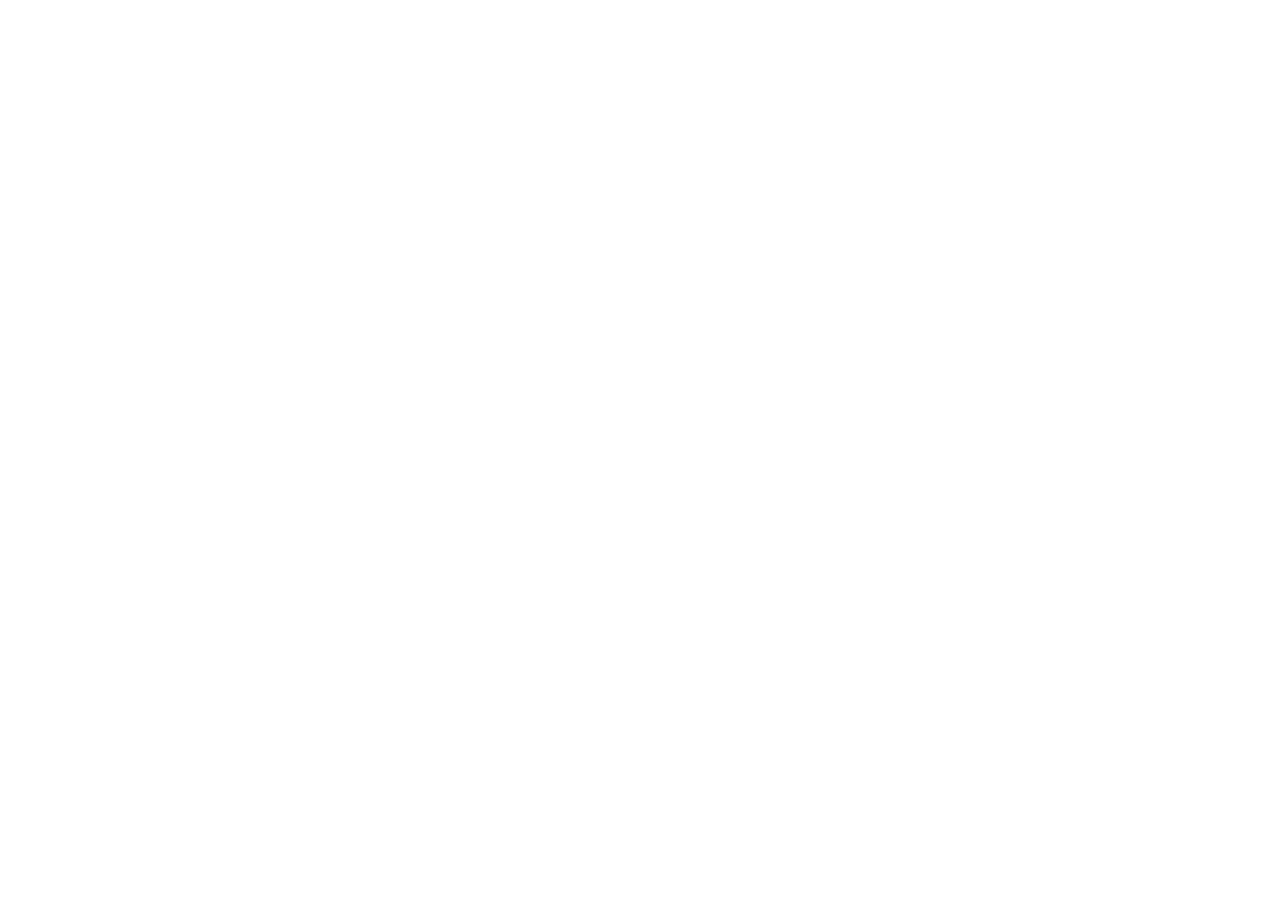
==== index.html @ 548b8363 "Add files via upload" ====
<!doctype html>
<html lang="en">
<head>
<meta charset="utf-8">
<meta name="viewport" content="width=device-width, initial-scale=1, viewport-fit=cover">
<title>EduNest Apps</title>
<meta name="theme-color" content="#fff8f9">
<link rel="icon" href="school/logo-192.png" type="image/png">
<link rel="apple-touch-icon" href="icons/parent-180.png">
<link rel="preload" href="assets/fonts/gsf.woff2" as="font" type="font/woff2" crossorigin>
<link rel="stylesheet" href="assets/app.css">
<script src="config.js"></script>
<script type="module">
  import { CFG, h, icon, applyTheme, registerSW, demoBanner, brandMark, brandWordmark } from './assets/core.js';
  applyTheme(CFG.themeColor);
  registerSW();
  const choice = (href, cls, ic, title, sub) => h('a', { class: 'choice ' + cls, href },
    h('div', { class: 'ci' }, icon(ic)), h('div', null, h('b', null, title), h('span', null, sub)), icon('arrow_forward'));
  document.getElementById('app').replaceChildren(h('div', { class: 'page' }, h('div', { class: 'content' }, h('div', { class: 'chooser' },
    brandWordmark() || h('div', null, brandMark('school-fill'), h('h1', null, CFG.schoolName || 'EduNest')),
    h('p', null, 'Choose your app'),
    choice('parent/', 'a', 'family_restroom', 'Parent App', 'Fees, attendance and homework'),
    choice('teacher/', 'b', 'co_present', 'Teacher App', 'Post homework for your classes'),
    demoBanner()))));
  if (CFG.schoolName) document.title = CFG.schoolName;
</script>
</head>
<body><div id="app"></div></body>
</html>
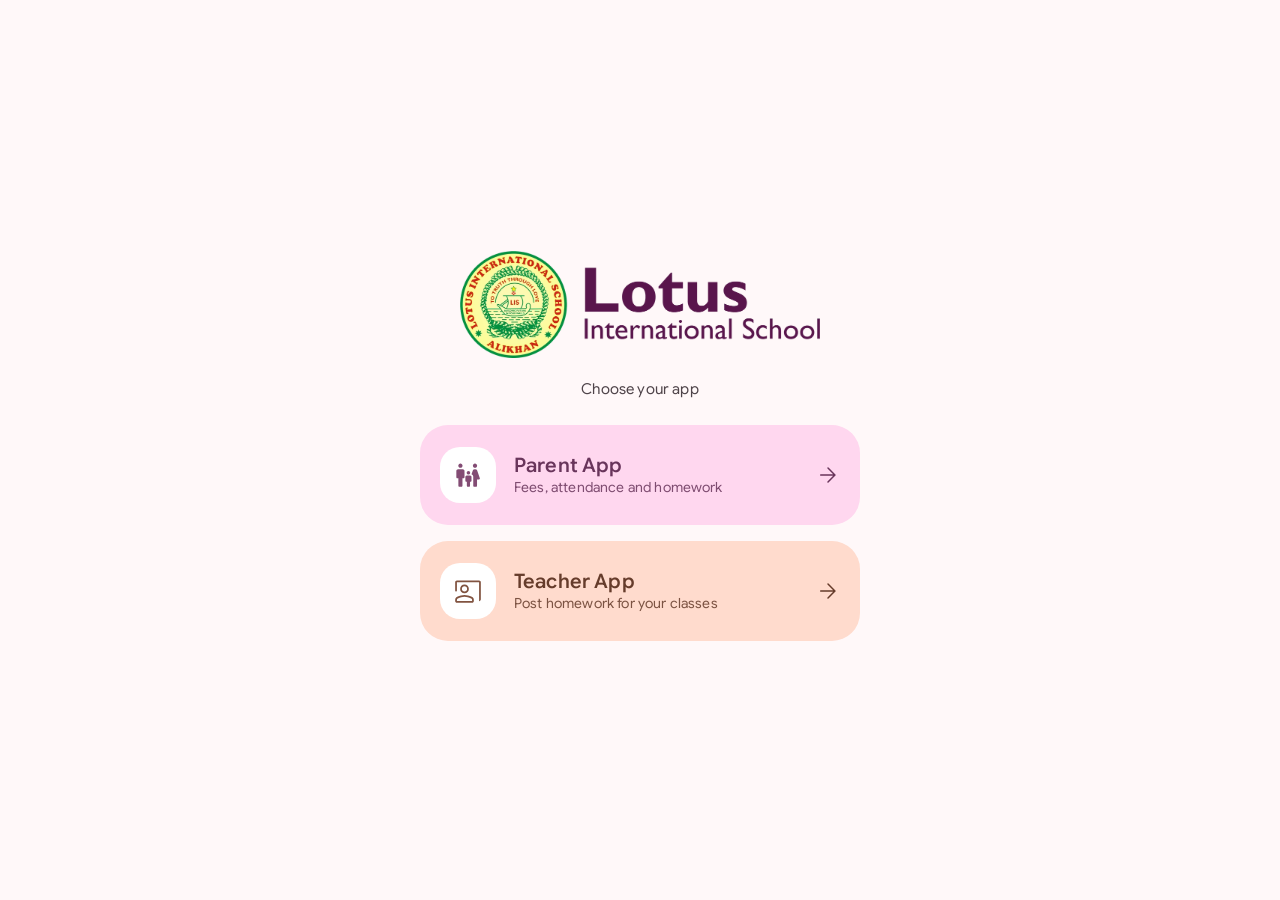
==== commit b7615790: "Update EduNest WebApps to v1.5.0" ====
--- a/index.html
+++ b/index.html
@@ -2,7 +2,11 @@
 <html lang="en">
 <head>
 <meta charset="utf-8">
-<meta name="viewport" content="width=device-width, initial-scale=1, viewport-fit=cover">
+<meta name="viewport" content="width=device-width, initial-scale=1.0, viewport-fit=cover, interactive-widget=resizes-content">
+<meta name="format-detection" content="telephone=no">
+<meta name="mobile-web-app-capable" content="yes">
+<meta name="apple-mobile-web-app-capable" content="yes">
+<meta name="apple-mobile-web-app-status-bar-style" content="default">
 <title>EduNest Apps</title>
 <meta name="theme-color" content="#fff8f9">
 <link rel="icon" href="school/logo-192.png" type="image/png">
--- a/assets/app.css
+++ b/assets/app.css
@@ -0,0 +1,1470 @@
+/* EduNest web apps: Material 3 styles optimized for mobile devices of all kinds.
+   Colours come from core.js applyTheme() as CSS variables. */
+@font-face {
+  font-family: 'Google Sans Flex';
+  font-style: normal;
+  font-display: swap;
+  font-weight: 100 1000;
+  src: url(fonts/gsf.woff2) format('woff2-variations');
+  unicode-range: U+0000-00FF, U+0131, U+0152-0153, U+02BB-02BC, U+02C6, U+02DA, U+02DC, U+0304, U+0308, U+0329, U+2000-206F, U+20AC, U+2122, U+2191, U+2193, U+2212, U+2215, U+FEFF, U+FFFD;
+}
+
+:root {
+  --font: 'Google Sans Flex', 'Google Sans', Roboto, system-ui, -apple-system, 'Segoe UI', 'Noto Sans', sans-serif;
+  --ease: cubic-bezier(0.2, 0, 0, 1);
+  --ease-emph: cubic-bezier(0.05, 0.7, 0.1, 1);
+  --sat: env(safe-area-inset-top, 0px);
+  --sab: env(safe-area-inset-bottom, 0px);
+  --sal: env(safe-area-inset-left, 0px);
+  --sar: env(safe-area-inset-right, 0px);
+  --target-size: 44px;
+  color-scheme: light dark;
+}
+
+* {
+  box-sizing: border-box;
+  -webkit-tap-highlight-color: transparent;
+}
+
+html, body {
+  margin: 0;
+  height: 100%;
+  width: 100%;
+}
+
+body {
+  font-family: var(--font);
+  font-size: 16px;
+  line-height: 1.5;
+  letter-spacing: 0.01em;
+  background: var(--surface);
+  color: var(--on-surface);
+  overscroll-behavior: none;
+  -webkit-font-smoothing: antialiased;
+  -webkit-text-size-adjust: 100%;
+  text-size-adjust: 100%;
+  touch-action: manipulation;
+  overflow-wrap: break-word;
+}
+
+/* Headings and body typography wrapping */
+h1, h2, h3 { text-wrap: balance; }
+p, li { text-wrap: pretty; }
+:where(a, code) { overflow-wrap: anywhere; }
+img, video { max-inline-size: 100%; block-size: auto; }
+
+button, input, textarea, select {
+  font: inherit;
+  color: inherit;
+  letter-spacing: inherit;
+  touch-action: manipulation;
+}
+
+a { color: var(--primary); }
+[hidden] { display: none !important; }
+.ic { width: 24px; height: 24px; fill: currentColor; flex: none; }
+
+/* ---------------------------------------------------------------- app frame */
+#app {
+  position: fixed;
+  inset: 0;
+  width: 100%;
+  height: 100%;
+  height: 100dvh;
+  overflow: hidden;
+}
+
+.page {
+  position: absolute;
+  inset: 0;
+  width: 100%;
+  height: 100%;
+  display: flex;
+  flex-direction: column;
+  background: var(--surface);
+  max-width: 100%;
+  overflow: hidden;
+}
+
+.page.pushed {
+  transform: translateX(100%);
+  transition: transform 0.26s var(--ease);
+  z-index: 20;
+  box-shadow: -8px 0 24px rgb(0 0 0 / 0.1);
+}
+.page.pushed.in { transform: none; }
+
+.content {
+  flex: 1;
+  overflow-y: auto;
+  overflow-x: hidden;
+  overscroll-behavior-y: contain;
+  padding: 4px 0 calc(24px + var(--sab));
+  padding-left: var(--sal);
+  padding-right: var(--sar);
+  -webkit-overflow-scrolling: touch;
+  touch-action: pan-y;
+  scroll-padding-bottom: calc(84px + var(--sab));
+  scroll-padding-top: calc(64px + var(--sat));
+}
+
+.has-nav .content {
+  padding-bottom: 24px;
+}
+
+.wrap {
+  max-width: 640px;
+  margin: 0 auto;
+  width: 100%;
+}
+
+.topbar {
+  display: flex;
+  align-items: center;
+  gap: 4px;
+  min-height: 56px;
+  padding: calc(6px + var(--sat)) calc(8px + var(--sar)) 6px calc(12px + var(--sal));
+  background: var(--surface);
+  transition: background 0.2s var(--ease), box-shadow 0.2s var(--ease);
+  position: relative;
+  z-index: 2;
+  flex: none;
+}
+.topbar:has(> .icon-btn:first-child) {
+  padding-left: calc(4px + var(--sal));
+}
+.topbar.scrolled {
+  background: var(--surface-container);
+  box-shadow: 0 1px 3px rgb(0 0 0 / 0.06);
+}
+.topbar-title {
+  flex: 1;
+  min-width: 0;
+  font-size: clamp(18px, 4.8vw, 22px);
+  line-height: 28px;
+  font-weight: 450;
+  white-space: nowrap;
+  overflow: hidden;
+  text-overflow: ellipsis;
+  padding: 0 4px;
+}
+.topbar-title small {
+  display: block;
+  font-size: 12px;
+  line-height: 16px;
+  color: var(--on-surface-variant);
+  font-weight: 400;
+  overflow: hidden;
+  text-overflow: ellipsis;
+}
+.topbar-actions {
+  display: flex;
+  align-items: center;
+  gap: 0;
+  flex: none;
+}
+
+/* bottom navigation bar */
+.navbar {
+  display: flex;
+  background: var(--surface-container);
+  padding: 8px calc(8px + var(--sar)) calc(12px + var(--sab)) calc(8px + var(--sal));
+  position: relative;
+  z-index: 2;
+  flex: none;
+  box-shadow: 0 -1px 3px rgb(0 0 0 / 0.04);
+}
+.nav-item {
+  flex: 1;
+  display: flex;
+  flex-direction: column;
+  align-items: center;
+  justify-content: center;
+  gap: 3px;
+  background: none;
+  border: 0;
+  padding: 2px 0;
+  cursor: pointer;
+  color: var(--on-surface-variant);
+  font-size: 11px;
+  font-weight: 500;
+  letter-spacing: 0.03em;
+  position: relative;
+  min-height: 48px;
+  min-width: 0;
+}
+.nav-pill {
+  width: min(64px, 100% - 6px);
+  height: 32px;
+  border-radius: 16px;
+  display: grid;
+  place-items: center;
+  position: relative;
+  overflow: hidden;
+  transition: background 0.25s var(--ease);
+}
+.nav-pill::before {
+  content: '';
+  position: absolute;
+  inset: 0;
+  background: var(--secondary-container);
+  border-radius: inherit;
+  transform: scaleX(0.3);
+  opacity: 0;
+  transition: transform 0.3s var(--ease-emph), opacity 0.15s;
+}
+.nav-item[aria-selected='true'] {
+  color: var(--on-surface);
+  font-weight: 650;
+}
+.nav-item[aria-selected='true'] .nav-pill::before {
+  transform: none;
+  opacity: 1;
+}
+.nav-item[aria-selected='true'] .nav-pill {
+  color: var(--on-secondary-container);
+}
+.nav-pill .ic { position: relative; }
+
+/* ---------------------------------------------------------------- buttons */
+.btn {
+  position: relative;
+  overflow: hidden;
+  display: inline-flex;
+  align-items: center;
+  justify-content: center;
+  gap: 8px;
+  height: 40px;
+  min-height: 40px;
+  padding: 0 22px;
+  border-radius: 20px;
+  border: 0;
+  cursor: pointer;
+  font-size: 14px;
+  font-weight: 550;
+  letter-spacing: 0.02em;
+  white-space: nowrap;
+  transition: box-shadow 0.2s, background 0.2s, opacity 0.2s, border-radius 0.25s var(--ease), transform 0.15s;
+}
+.btn .ic { width: 18px; height: 18px; margin-left: -6px; }
+.btn::after {
+  content: '';
+  position: absolute;
+  inset: 0;
+  background: currentColor;
+  opacity: 0;
+  transition: opacity 0.15s;
+  pointer-events: none;
+}
+.btn:hover::after { opacity: 0.08; }
+.btn:active::after { opacity: 0.14; }
+.btn:focus-visible { outline: 3px solid var(--primary); outline-offset: 2px; }
+.btn:active { border-radius: 12px; transform: scale(0.98); }
+.btn-filled { background: var(--primary); color: var(--on-primary); }
+.btn-tonal { background: var(--secondary-container); color: var(--on-secondary-container); }
+.btn-outlined { background: transparent; color: var(--primary); box-shadow: inset 0 0 0 1px var(--outline-variant); }
+.btn-text { background: transparent; color: var(--primary); padding: 0 12px; }
+.btn-danger { background: transparent; color: var(--error); padding: 0 12px; }
+.btn-big { height: 52px; min-height: 52px; border-radius: 26px; font-size: 16px; padding: 0 28px; }
+.btn-big:active { border-radius: 16px; }
+.btn-block { width: 100%; }
+.btn:disabled { opacity: 0.6; cursor: default; transform: none !important; }
+.btn.busy .btn-label, .btn.busy > .ic { visibility: hidden; }
+.btn.busy .spinner { position: absolute; }
+.btn.busy .spinner circle { stroke: currentColor; }
+
+@media (pointer: coarse) {
+  .btn { min-height: 44px; border-radius: 22px; }
+  .btn-big { min-height: 54px; border-radius: 27px; }
+}
+
+.icon-btn {
+  position: relative;
+  overflow: hidden;
+  width: 48px;
+  height: 48px;
+  min-width: 48px;
+  min-height: 48px;
+  border-radius: 24px;
+  border: 0;
+  background: transparent;
+  color: var(--on-surface-variant);
+  display: grid;
+  place-items: center;
+  cursor: pointer;
+  flex: none;
+  transition: background 0.15s, transform 0.15s;
+}
+.icon-btn:hover { background: color-mix(in srgb, var(--on-surface) 8%, transparent); }
+.icon-btn:active { transform: scale(0.94); }
+.icon-btn:focus-visible { outline: 3px solid var(--primary); outline-offset: -3px; }
+.icon-btn.tonal { background: var(--secondary-container); color: var(--on-secondary-container); width: 56px; height: 56px; border-radius: 16px; }
+
+.ripple {
+  position: absolute;
+  border-radius: 50%;
+  background: currentColor;
+  opacity: 0.14;
+  transform: scale(0);
+  animation: rip 0.5s var(--ease) forwards;
+  pointer-events: none;
+}
+.ripple.out { opacity: 0; transition: opacity 0.4s; }
+@keyframes rip { to { transform: scale(1); } }
+
+/* ---------------------------------------------------------------- text fields */
+.tf-root { margin-bottom: 16px; }
+.tf {
+  position: relative;
+  display: flex;
+  align-items: center;
+  border-radius: 12px;
+  background: transparent;
+  transition: background 0.2s;
+}
+.tf::before {
+  content: '';
+  position: absolute;
+  inset: 0;
+  border-radius: inherit;
+  box-shadow: inset 0 0 0 1px var(--outline);
+  pointer-events: none;
+  transition: box-shadow 0.15s;
+}
+.tf:focus-within::before { box-shadow: inset 0 0 0 2px var(--primary); }
+.tf.error::before { box-shadow: inset 0 0 0 2px var(--error); }
+.tf input, .tf textarea {
+  flex: 1;
+  min-width: 0;
+  border: 0;
+  outline: 0;
+  background: transparent;
+  padding: 16px;
+  height: 56px;
+  font-size: 16px; /* 16px prevents iOS Safari auto-zoom on input focus */
+  color: var(--on-surface);
+  border-radius: 12px;
+  -webkit-appearance: none;
+}
+.tf textarea { height: auto; resize: none; padding-top: 18px; line-height: 1.5; }
+.tf.has-lead input { padding-left: 52px; }
+.tf.has-trail input { padding-right: 4px; }
+.tf-lead { position: absolute; left: 16px; color: var(--on-surface-variant); pointer-events: none; }
+.tf-trail { margin-right: 4px; }
+.tf label {
+  position: absolute;
+  left: 16px;
+  top: 16px;
+  color: var(--on-surface-variant);
+  pointer-events: none;
+  font-size: 16px;
+  line-height: 24px;
+  transform-origin: left top;
+  transition: transform 0.18s var(--ease), color 0.18s, left 0.18s, top 0.18s;
+  padding: 0 4px;
+  margin-left: -4px;
+  background: var(--tf-bg, var(--surface));
+  border-radius: 4px;
+  white-space: nowrap;
+  max-width: calc(100% - 32px);
+  overflow: hidden;
+  text-overflow: ellipsis;
+}
+.tf.has-lead label { left: 52px; }
+.tf input:focus + label, .tf input:not(:placeholder-shown) + label,
+.tf textarea:focus + label, .tf textarea:not(:placeholder-shown) + label {
+  top: -10px;
+  left: 12px;
+  transform: scale(0.75);
+}
+.tf input:focus + label, .tf textarea:focus + label { color: var(--primary); }
+.tf.error label { color: var(--error); }
+.tf-foot {
+  display: flex;
+  justify-content: space-between;
+  gap: 12px;
+  padding: 4px 16px 0;
+  font-size: 12px;
+  line-height: 16px;
+  color: var(--on-surface-variant);
+}
+.tf-count { margin-left: auto; font-variant-numeric: tabular-nums; }
+
+/* ---------------------------------------------------------------- cards and lists */
+.card {
+  background: var(--surface-container-low);
+  border-radius: clamp(18px, 5vw, 24px);
+  margin: 8px clamp(10px, 3.5vw, 16px);
+  padding: clamp(14px, 4vw, 20px);
+  position: relative;
+  overflow: hidden;
+}
+.card.flat { background: var(--surface-container); }
+.card-title {
+  font-size: 14px;
+  font-weight: 600;
+  letter-spacing: 0.02em;
+  color: var(--on-surface-variant);
+  margin: 0 0 12px;
+  display: flex;
+  align-items: center;
+  gap: 8px;
+  flex-wrap: wrap;
+}
+.card-title .ic { width: 20px; height: 20px; }
+.section-label {
+  font-size: 14px;
+  font-weight: 600;
+  color: var(--primary);
+  margin: 18px clamp(18px, 5vw, 28px) 6px;
+  letter-spacing: 0.02em;
+}
+
+.list {
+  margin: 8px clamp(10px, 3.5vw, 16px);
+  display: flex;
+  flex-direction: column;
+  gap: 2px;
+}
+.li {
+  display: flex;
+  align-items: center;
+  gap: 14px;
+  padding: 12px clamp(12px, 3.5vw, 16px);
+  min-height: 64px;
+  background: var(--surface-container-low);
+  position: relative;
+  overflow: hidden;
+  border: 0;
+  width: 100%;
+  text-align: left;
+  color: inherit;
+}
+.list > .li:first-child { border-radius: 20px 20px 6px 6px; }
+.list > .li:last-child { border-radius: 6px 6px 20px 20px; }
+.list > .li:only-child { border-radius: 20px; }
+.li.tap { cursor: pointer; }
+.li.tap:hover, .li.tap:active { background: color-mix(in srgb, var(--on-surface) 6%, var(--surface-container-low)); }
+.li-lead {
+  width: 44px;
+  height: 44px;
+  border-radius: 22px;
+  display: grid;
+  place-items: center;
+  background: var(--secondary-container);
+  color: var(--on-secondary-container);
+  flex: none;
+}
+.li-body { flex: 1; min-width: 0; }
+.li-title { font-size: 15px; font-weight: 550; line-height: 20px; overflow-wrap: break-word; }
+.li-sub { font-size: 13px; color: var(--on-surface-variant); line-height: 18px; margin-top: 2px; }
+.li-sub.clamp { display: -webkit-box; -webkit-line-clamp: 3; -webkit-box-orient: vertical; overflow: hidden; white-space: pre-wrap; }
+.li-trail { color: var(--on-surface-variant); flex: none; display: flex; align-items: center; gap: 4px; font-size: 13px; }
+
+.kv {
+  display: grid;
+  grid-template-columns: 22px 1fr;
+  gap: 2px 14px;
+  padding: 10px 0;
+  align-items: start;
+}
+.kv + .kv { border-top: 1px solid var(--outline-variant); }
+.kv .ic { width: 22px; height: 22px; color: var(--on-surface-variant); margin-top: 6px; }
+.kv-k { font-size: 12px; color: var(--on-surface-variant); letter-spacing: 0.03em; }
+.kv-v { font-size: 15px; font-weight: 500; overflow-wrap: anywhere; }
+
+/* ---------------------------------------------------------------- avatar, chips */
+.avatar {
+  width: 40px;
+  height: 40px;
+  border-radius: 50%;
+  display: grid;
+  place-items: center;
+  background: var(--primary-container);
+  color: var(--on-primary-container);
+  font-weight: 650;
+  flex: none;
+  font-size: 15px;
+  letter-spacing: 0.02em;
+}
+.avatar.xl { width: clamp(80px, 22vw, 96px); height: clamp(80px, 22vw, 96px); font-size: clamp(30px, 8vw, 36px); border-radius: 32px; }
+.avatar.sm { width: 32px; height: 32px; font-size: 13px; }
+
+.chips {
+  display: flex;
+  gap: 8px;
+  overflow-x: auto;
+  padding: 4px clamp(10px, 3.5vw, 16px) 8px;
+  scrollbar-width: none;
+  scroll-snap-type: x proximity;
+  -webkit-overflow-scrolling: touch;
+  overscroll-behavior-x: contain;
+}
+.chips::-webkit-scrollbar { display: none; }
+.chip {
+  position: relative;
+  overflow: hidden;
+  height: 38px;
+  min-height: 38px;
+  padding: 0 16px;
+  border-radius: 12px;
+  border: 0;
+  cursor: pointer;
+  flex: none;
+  box-shadow: inset 0 0 0 1px var(--outline-variant);
+  background: transparent;
+  color: var(--on-surface-variant);
+  font-size: 14px;
+  font-weight: 550;
+  display: inline-flex;
+  align-items: center;
+  gap: 6px;
+  scroll-snap-align: start;
+  transition: background 0.2s, border-radius 0.25s var(--ease), transform 0.15s;
+}
+@media (pointer: coarse) {
+  .chip { min-height: 42px; border-radius: 14px; }
+}
+.chip .ic { width: 18px; height: 18px; margin-left: -4px; }
+.chip[aria-pressed='true'] {
+  background: var(--secondary-container);
+  color: var(--on-secondary-container);
+  box-shadow: none;
+  border-radius: 18px;
+}
+.chip.link {
+  color: var(--primary);
+  text-decoration: none;
+  height: 34px;
+  min-height: 34px;
+  max-width: 100%;
+}
+.chip.link span { overflow: hidden; text-overflow: ellipsis; white-space: nowrap; }
+
+/* child switcher */
+.kid-switch {
+  display: flex;
+  align-items: center;
+  gap: 10px;
+  background: none;
+  border: 0;
+  padding: 4px 10px 4px 4px;
+  border-radius: 28px;
+  cursor: pointer;
+  min-width: 0;
+  max-width: 100%;
+  position: relative;
+  overflow: hidden;
+  text-align: left;
+  min-height: 44px;
+}
+.kid-switch:hover, .kid-switch:active { background: color-mix(in srgb, var(--on-surface) 6%, transparent); }
+.kid-switch .t { min-width: 0; }
+.kid-switch .n {
+  font-size: clamp(15px, 4.5vw, 18px);
+  font-weight: 550;
+  line-height: 22px;
+  white-space: nowrap;
+  overflow: hidden;
+  text-overflow: ellipsis;
+  display: block;
+}
+.kid-switch .c { font-size: 12px; color: var(--on-surface-variant); line-height: 16px; display: block; }
+.kid-switch > .ic { color: var(--on-surface-variant); flex: none; }
+
+/* ---------------------------------------------------------------- dialogs, sheets, snackbar */
+.layer {
+  position: fixed;
+  inset: 0;
+  z-index: 100;
+  display: flex;
+}
+.scrim {
+  position: absolute;
+  inset: 0;
+  background: rgb(0 0 0 / 0.36);
+  opacity: 0;
+  transition: opacity 0.22s;
+  backdrop-filter: blur(2px);
+  -webkit-backdrop-filter: blur(2px);
+}
+.layer.open .scrim { opacity: 1; }
+.dialog-layer {
+  align-items: center;
+  justify-content: center;
+  padding: calc(16px + var(--sat)) calc(16px + var(--sar)) calc(16px + var(--sab)) calc(16px + var(--sal));
+}
+.dialog {
+  position: relative;
+  background: var(--surface-container-high);
+  border-radius: clamp(20px, 6vw, 28px);
+  padding: clamp(18px, 5vw, 24px);
+  width: 100%;
+  max-width: min(360px, calc(100vw - 32px));
+  transform: scale(0.92);
+  opacity: 0;
+  transition: transform 0.22s var(--ease-emph), opacity 0.18s;
+  box-shadow: 0 8px 32px rgb(0 0 0 / 0.16);
+}
+.layer.open .dialog { transform: none; opacity: 1; }
+.dialog h2 { margin: 0 0 10px; font-size: clamp(20px, 5.5vw, 24px); line-height: 1.25; font-weight: 450; text-wrap: balance; }
+.dialog h2.center { text-align: center; }
+.dialog p { margin: 0 0 8px; color: var(--on-surface-variant); font-size: 14px; line-height: 20px; }
+.dialog-icon { display: grid; place-items: center; color: var(--secondary); margin-bottom: 12px; }
+.dialog-actions { display: flex; justify-content: flex-end; gap: 8px; margin-top: 20px; flex-wrap: wrap; }
+
+.sheet-layer {
+  align-items: flex-end;
+  justify-content: center;
+}
+.sheet {
+  position: relative;
+  background: var(--surface-container-low);
+  border-radius: 28px 28px 0 0;
+  width: 100%;
+  max-width: 640px;
+  max-height: calc(100dvh - 24px - var(--sat));
+  overflow-y: auto;
+  padding: 0 calc(16px + var(--sar)) calc(20px + var(--sab)) calc(16px + var(--sal));
+  transform: translateY(100%);
+  transition: transform 0.3s var(--ease-emph);
+  --tf-bg: var(--surface-container-low);
+  box-shadow: 0 -4px 24px rgb(0 0 0 / 0.12);
+  -webkit-overflow-scrolling: touch;
+}
+.layer.open .sheet { transform: none; }
+.sheet-handle {
+  width: 100%;
+  height: 44px;
+  display: grid;
+  place-items: center;
+  cursor: grab;
+  touch-action: none;
+  position: sticky;
+  top: 0;
+  background: inherit;
+  z-index: 2;
+}
+.sheet-handle::after {
+  content: '';
+  width: 36px;
+  height: 5px;
+  border-radius: 3px;
+  background: var(--on-surface-variant);
+  opacity: 0.35;
+}
+.sheet h3 { margin: 0; font-size: clamp(18px, 5vw, 22px); font-weight: 500; line-height: 28px; }
+.sheet .sub { color: var(--on-surface-variant); font-size: 13px; margin: 2px 0 16px; }
+.sheet-actions { display: flex; align-items: center; gap: 8px; margin-top: 12px; flex-wrap: wrap; }
+.sheet-actions .grow { flex: 1; }
+.menu-sheet .li { background: transparent; border-radius: 16px !important; min-height: 56px; }
+.menu-sheet .li[aria-current='true'] { background: var(--secondary-container); color: var(--on-secondary-container); }
+
+.snackbar {
+  position: fixed;
+  left: 50%;
+  bottom: calc(20px + var(--sab));
+  transform: translate(-50%, 20px);
+  opacity: 0;
+  z-index: 200;
+  background: var(--inverse-surface);
+  color: var(--inverse-on-surface);
+  padding: 12px 18px;
+  border-radius: 10px;
+  font-size: 13px;
+  max-width: calc(100% - 32px);
+  width: max-content;
+  box-shadow: 0 4px 16px rgb(0 0 0 / 0.22);
+  transition: transform 0.25s var(--ease-emph), opacity 0.2s;
+  pointer-events: none;
+}
+.has-nav .snackbar, .page.has-nav .snackbar {
+  bottom: calc(84px + var(--sab));
+}
+.snackbar.show { transform: translate(-50%, 0); opacity: 1; }
+
+/* ---------------------------------------------------------------- spinner, pull to refresh, skeleton, empty */
+.spinner { display: inline-block; }
+.spinner svg { width: 100%; height: 100%; animation: spin-rot 1.4s linear infinite; }
+.spinner circle { fill: none; stroke: var(--primary); stroke-width: 4; stroke-linecap: round; stroke-dasharray: 1 200; animation: spin-dash 1.4s ease-in-out infinite; }
+@keyframes spin-rot { to { transform: rotate(360deg); } }
+@keyframes spin-dash { 0% { stroke-dasharray: 1 200; stroke-dashoffset: 0; } 50% { stroke-dasharray: 90 200; stroke-dashoffset: -30; } 100% { stroke-dasharray: 90 200; stroke-dashoffset: -124; } }
+.center-fill { display: grid; place-items: center; height: 100%; min-height: 50vh; }
+
+.ptr {
+  position: absolute;
+  left: 50%;
+  top: 20px;
+  margin-left: -20px;
+  z-index: 5;
+  pointer-events: none;
+  transform: translateY(-80px);
+  transition: transform 0.25s var(--ease);
+}
+.ptr.pulling { transition: none; }
+.ptr-disc {
+  width: 40px;
+  height: 40px;
+  border-radius: 20px;
+  background: var(--primary-container);
+  color: var(--on-primary-container);
+  display: grid;
+  place-items: center;
+  box-shadow: 0 2px 6px rgb(0 0 0 / 0.18);
+}
+.ptr.spin .ptr-disc { animation: spin-rot 0.8s linear infinite; opacity: 1 !important; }
+
+.skel-wrap { padding: 8px clamp(10px, 3.5vw, 16px); display: flex; flex-direction: column; gap: 12px; }
+.skel { border-radius: 20px; background: var(--surface-container); animation: pulse 1.4s ease-in-out infinite; }
+@keyframes pulse { 50% { opacity: 0.45; } }
+
+.empty {
+  text-align: center;
+  padding: 48px 20px;
+  color: var(--on-surface-variant);
+  display: flex;
+  flex-direction: column;
+  align-items: center;
+  gap: 16px;
+}
+.empty p { margin: 0; max-width: 340px; line-height: 1.5; }
+.empty-icon {
+  width: clamp(72px, 20vw, 88px);
+  height: clamp(72px, 20vw, 88px);
+  border-radius: 28px;
+  display: grid;
+  place-items: center;
+  background: var(--surface-container-high);
+  color: var(--on-surface-variant);
+}
+.empty-icon .ic { width: 36px; height: 36px; }
+
+.demo-banner {
+  display: flex;
+  gap: 10px;
+  align-items: center;
+  margin: 8px clamp(10px, 3.5vw, 16px);
+  padding: 10px 14px;
+  border-radius: 16px;
+  background: var(--tertiary-container);
+  color: var(--on-tertiary-container);
+  font-size: 13px;
+  line-height: 18px;
+}
+.demo-banner .ic { width: 20px; height: 20px; flex: none; }
+.offline-chip {
+  position: fixed;
+  top: calc(12px + var(--sat));
+  left: 50%;
+  transform: translateX(-50%);
+  z-index: 50;
+  display: flex;
+  gap: 8px;
+  align-items: center;
+  padding: 6px 14px;
+  border-radius: 16px;
+  background: var(--inverse-surface);
+  color: var(--inverse-on-surface);
+  font-size: 13px;
+  box-shadow: 0 2px 8px rgb(0 0 0 / 0.2);
+  max-width: calc(100% - 32px);
+  white-space: nowrap;
+}
+.offline-chip .ic { width: 18px; height: 18px; flex: none; }
+.foot-note {
+  font-size: 12px;
+  color: var(--on-surface-variant);
+  text-align: center;
+  padding: 12px 24px;
+  line-height: 1.5;
+}
+
+/* ---------------------------------------------------------------- login */
+.login {
+  min-height: 100%;
+  display: flex;
+  flex-direction: column;
+  overflow-y: auto;
+  -webkit-overflow-scrolling: touch;
+}
+.login-hero {
+  padding: calc(36px + var(--sat)) calc(20px + var(--sar)) 60px calc(20px + var(--sal));
+  text-align: center;
+  position: relative;
+  overflow: hidden;
+  background: var(--primary-container);
+  color: var(--on-primary-container);
+  border-radius: 0 0 clamp(32px, 8vw, 48px) clamp(32px, 8vw, 48px);
+}
+.login-hero::before, .login-hero::after {
+  content: '';
+  position: absolute;
+  border-radius: 50%;
+  background: var(--primary);
+  opacity: 0.08;
+}
+.login-hero::before { width: 280px; height: 280px; right: -90px; top: -110px; }
+.login-hero::after { width: 200px; height: 200px; left: -70px; bottom: -110px; border-radius: 60px; transform: rotate(28deg); }
+.login-mark {
+  width: clamp(64px, 18vw, 80px);
+  height: clamp(64px, 18vw, 80px);
+  margin: 0 auto 16px;
+  border-radius: 26px;
+  background: var(--primary);
+  color: var(--on-primary);
+  display: grid;
+  place-items: center;
+  position: relative;
+  z-index: 1;
+  box-shadow: 0 6px 20px color-mix(in srgb, var(--primary) 35%, transparent);
+}
+.login-mark .ic { width: clamp(34px, 10vw, 44px); height: clamp(34px, 10vw, 44px); }
+.login-hero h1 {
+  margin: 0;
+  font-size: clamp(22px, 6vw, 28px);
+  line-height: 1.25;
+  font-weight: 500;
+  position: relative;
+  z-index: 1;
+  text-wrap: balance;
+}
+.login-hero p { margin: 6px 0 0; opacity: 0.85; font-size: 14px; position: relative; z-index: 1; }
+.login-form {
+  background: var(--surface-container-lowest);
+  margin: -40px 16px 0;
+  border-radius: clamp(20px, 6vw, 28px);
+  padding: clamp(20px, 5vw, 28px) clamp(16px, 4vw, 20px) 20px;
+  position: relative;
+  z-index: 1;
+  box-shadow: 0 1px 3px rgb(0 0 0 / 0.08), 0 4px 16px rgb(0 0 0 / 0.04);
+  --tf-bg: var(--surface-container-lowest);
+  max-width: 440px;
+  width: calc(100% - 32px);
+  align-self: center;
+}
+.login-err {
+  display: flex;
+  gap: 10px;
+  align-items: flex-start;
+  background: var(--error-container);
+  color: var(--on-error-container);
+  padding: 12px 14px;
+  border-radius: 16px;
+  font-size: 14px;
+  line-height: 20px;
+  margin: 0 0 16px;
+}
+.login-err .ic { width: 20px; height: 20px; margin-top: 0; flex: none; }
+.login-tip {
+  text-align: center;
+  color: var(--on-surface-variant);
+  font-size: 13px;
+  line-height: 19px;
+  padding: 16px 24px 8px;
+  max-width: 440px;
+  align-self: center;
+}
+.install-card {
+  display: flex;
+  align-items: center;
+  gap: 12px;
+  margin: 10px 16px calc(24px + var(--sab));
+  padding: 12px 14px;
+  border-radius: 20px;
+  background: var(--surface-container);
+  max-width: 440px;
+  width: calc(100% - 32px);
+  align-self: center;
+}
+.install-ic {
+  width: 40px;
+  height: 40px;
+  border-radius: 14px;
+  background: var(--tertiary-container);
+  color: var(--on-tertiary-container);
+  display: grid;
+  place-items: center;
+  flex: none;
+}
+.install-tx {
+  flex: 1;
+  min-width: 0;
+  display: flex;
+  flex-direction: column;
+  font-size: 13px;
+  line-height: 18px;
+}
+.install-tx span { color: var(--on-surface-variant); font-size: 12px; }
+.install-card .btn { padding: 0 16px; flex: none; }
+
+/* Landscape phone adaptation */
+@media (max-height: 520px) and (orientation: landscape) {
+  .login {
+    flex-direction: row;
+    align-items: center;
+    justify-content: center;
+    padding: calc(12px + var(--sat)) calc(16px + var(--sar)) calc(12px + var(--sab)) calc(16px + var(--sal));
+    gap: 16px;
+    flex-wrap: wrap;
+  }
+  .login-hero {
+    border-radius: 24px;
+    padding: 20px 16px;
+    flex: 1 1 260px;
+    max-width: 320px;
+  }
+  .login-hero .brand-logo, .login-hero .login-mark { width: 52px; height: 52px; margin-bottom: 8px; }
+  .login-hero h1 { font-size: 20px; line-height: 24px; }
+  .login-form {
+    margin: 0;
+    flex: 1 1 280px;
+    max-width: 380px;
+    padding: 18px 16px;
+  }
+  .login-tip, .install-card {
+    flex-basis: 100%;
+    margin-top: 4px;
+  }
+  .navbar {
+    padding-top: 4px;
+    padding-bottom: calc(6px + var(--sab));
+  }
+  .nav-item { min-height: 42px; }
+  .topbar {
+    min-height: 48px;
+    padding-top: calc(4px + var(--sat));
+    padding-bottom: 4px;
+  }
+}
+
+/* ---------------------------------------------------------------- parent: profile */
+.hero { text-align: center; padding: 16px 16px 8px; }
+.hero h2 { margin: 12px 0 2px; font-size: clamp(22px, 6vw, 26px); line-height: 32px; font-weight: 500; text-wrap: balance; }
+.hero .meta { color: var(--on-surface-variant); font-size: 14px; display: flex; justify-content: center; gap: 8px; flex-wrap: wrap; }
+.hero .meta span + span::before { content: '•'; margin-right: 8px; opacity: 0.6; }
+
+.tiles {
+  display: grid;
+  grid-template-columns: 1fr 1fr;
+  gap: clamp(8px, 2.5vw, 12px);
+  margin: 10px clamp(10px, 3.5vw, 16px) 4px;
+}
+.tile {
+  border-radius: clamp(18px, 5vw, 24px);
+  padding: clamp(12px, 3.5vw, 16px);
+  display: flex;
+  flex-direction: column;
+  gap: 8px;
+  border: 0;
+  text-align: left;
+  cursor: pointer;
+  position: relative;
+  overflow: hidden;
+  color: inherit;
+  min-width: 0;
+}
+.tile .ic { width: 22px; height: 22px; }
+.tile b {
+  font-size: clamp(18px, 5vw, 24px);
+  line-height: 1.2;
+  font-weight: 550;
+  letter-spacing: -0.01em;
+  font-variant-numeric: tabular-nums;
+  overflow: hidden;
+  text-overflow: ellipsis;
+  white-space: nowrap;
+  max-width: 100%;
+}
+.tile small { font-size: 12px; opacity: 0.85; margin-top: -4px; }
+.tile.t1 { background: var(--secondary-container); color: var(--on-secondary-container); }
+.tile.t2 { background: var(--tertiary-container); color: var(--on-tertiary-container); }
+.tile.bad { background: var(--error-container); color: var(--on-error-container); }
+.tile.good { background: var(--ok-container); color: var(--on-ok-container); }
+
+/* fees */
+.due-card {
+  margin: 8px clamp(10px, 3.5vw, 16px);
+  border-radius: clamp(22px, 6vw, 32px);
+  padding: clamp(18px, 5vw, 24px);
+  position: relative;
+  overflow: hidden;
+}
+.due-card.bad { background: var(--error-container); color: var(--on-error-container); }
+.due-card.good { background: var(--ok-container); color: var(--on-ok-container); }
+.due-card .lbl { font-size: 15px; font-weight: 550; display: flex; align-items: center; gap: 8px; }
+.due-card .amt {
+  font-size: clamp(30px, 9vw, 48px);
+  line-height: 1.15;
+  font-weight: 500;
+  letter-spacing: -0.02em;
+  margin: 8px 0 4px;
+  font-variant-numeric: tabular-nums;
+  overflow-wrap: anywhere;
+}
+.due-card .per { font-size: 14px; opacity: 0.9; }
+.due-card .ason { font-size: 12px; opacity: 0.75; margin-top: 12px; }
+.due-card .deco { position: absolute; right: -24px; bottom: -32px; width: 140px; height: 140px; opacity: 0.1; pointer-events: none; }
+.paid-row { display: flex; align-items: center; justify-content: space-between; gap: 12px; }
+.paid-row b { font-size: clamp(18px, 5vw, 22px); font-weight: 550; font-variant-numeric: tabular-nums; }
+.amount { font-weight: 600; font-variant-numeric: tabular-nums; color: var(--on-surface); font-size: 15px; }
+
+/* attendance */
+.ring-card {
+  display: flex;
+  align-items: center;
+  gap: clamp(12px, 4vw, 20px);
+}
+.ring {
+  position: relative;
+  width: clamp(88px, 26vw, 112px);
+  height: clamp(88px, 26vw, 112px);
+  flex: none;
+}
+.ring svg { width: 100%; height: 100%; transform: rotate(-90deg); }
+.ring circle { fill: none; stroke-width: 10; stroke-linecap: round; }
+.ring .bg { stroke: var(--surface-container-highest); }
+.ring .fg { stroke: var(--primary); transition: stroke-dashoffset 1s var(--ease-emph); }
+.ring .pct {
+  position: absolute;
+  inset: 0;
+  display: grid;
+  place-items: center;
+  font-size: clamp(18px, 5vw, 24px);
+  font-weight: 600;
+  font-variant-numeric: tabular-nums;
+}
+.ring .pct small { font-size: 13px; font-weight: 500; }
+.ring-side { flex: 1; display: flex; flex-direction: column; gap: 8px; min-width: 0; }
+.stat { display: flex; align-items: center; gap: 8px; font-size: 13px; color: var(--on-surface-variant); }
+.stat b { margin-left: auto; color: var(--on-surface); font-size: 15px; font-variant-numeric: tabular-nums; }
+.dot { width: 10px; height: 10px; border-radius: 50%; flex: none; }
+.dot.P { background: var(--ok); } .dot.A { background: var(--error); } .dot.L { background: var(--warn); }
+
+.seg {
+  display: flex;
+  gap: 4px;
+  padding: 4px;
+  border-radius: 20px;
+  background: var(--surface-container);
+  margin: 4px clamp(10px, 3.5vw, 16px) 4px;
+}
+.seg button {
+  flex: 1;
+  min-height: 38px;
+  border: 0;
+  border-radius: 16px;
+  background: transparent;
+  color: var(--on-surface-variant);
+  font-weight: 550;
+  font-size: 13px;
+  cursor: pointer;
+  transition: background 0.2s;
+  padding: 4px 8px;
+}
+@media (pointer: coarse) {
+  .seg button { min-height: 42px; }
+}
+.seg button[aria-pressed='true'] {
+  background: var(--surface-container-lowest);
+  color: var(--on-surface);
+  box-shadow: 0 1px 2px rgb(0 0 0 / 0.1);
+}
+
+.cal {
+  display: grid;
+  grid-template-columns: repeat(7, 1fr);
+  gap: clamp(3px, 1.2vw, 6px);
+}
+.cal .wd { font-size: 11px; text-align: center; color: var(--on-surface-variant); font-weight: 600; letter-spacing: 0.04em; padding-bottom: 2px; }
+.cal .d {
+  aspect-ratio: 1;
+  border-radius: clamp(8px, 2.5vw, 14px);
+  display: flex;
+  flex-direction: column;
+  align-items: center;
+  justify-content: center;
+  font-size: clamp(11px, 3.2vw, 14px);
+  font-weight: 550;
+  font-variant-numeric: tabular-nums;
+  position: relative;
+}
+.cal .d.none { color: var(--on-surface-variant); opacity: 0.45; font-weight: 400; }
+.cal .d.P { background: var(--ok-container); color: var(--on-ok-container); }
+.cal .d.A { background: var(--error-container); color: var(--on-error-container); }
+.cal .d.L { background: var(--warn-container); color: var(--on-warn-container); }
+.cal .d .m { font-size: clamp(7.5px, 2vw, 9px); font-weight: 700; letter-spacing: 0.04em; line-height: 1; margin-top: 1px; opacity: 0.85; }
+.cal .d.today { box-shadow: inset 0 0 0 2px var(--primary); }
+.cal .mon { grid-column: 1 / -1; font-size: 13px; font-weight: 600; color: var(--on-surface-variant); margin: 10px 2px 2px; }
+.legend { display: flex; gap: clamp(10px, 3.5vw, 16px); justify-content: center; margin-top: 14px; font-size: 12px; color: var(--on-surface-variant); flex-wrap: wrap; }
+.legend span { display: inline-flex; align-items: center; gap: 6px; }
+.bar { height: 10px; border-radius: 5px; background: var(--surface-container-highest); overflow: hidden; display: flex; gap: 2px; }
+.bar i { display: block; height: 100%; border-radius: 5px; }
+.bar i.P { background: var(--ok); } .bar i.A { background: var(--error); } .bar i.L { background: var(--warn); }
+
+/* homework */
+.day-head {
+  display: flex;
+  align-items: baseline;
+  gap: 8px;
+  flex-wrap: wrap;
+  margin: 18px clamp(18px, 5vw, 28px) 8px;
+}
+.day-head b { font-size: 15px; font-weight: 650; color: var(--on-surface); }
+.day-head span { font-size: 13px; color: var(--on-surface-variant); }
+.day-head .badge {
+  font-size: 11px;
+  font-weight: 700;
+  padding: 2px 8px;
+  border-radius: 8px;
+  background: var(--primary);
+  color: var(--on-primary);
+  letter-spacing: 0.04em;
+  align-self: center;
+}
+.hw {
+  background: var(--surface-container-low);
+  border-radius: clamp(18px, 5vw, 24px);
+  margin: 6px clamp(10px, 3.5vw, 16px);
+  padding: clamp(12px, 3.5vw, 16px) clamp(14px, 4vw, 18px);
+  display: flex;
+  gap: 12px;
+}
+.hw-ic {
+  width: 40px;
+  height: 40px;
+  border-radius: 14px;
+  display: grid;
+  place-items: center;
+  flex: none;
+  font-weight: 700;
+  font-size: 14px;
+}
+.hw-body { flex: 1; min-width: 0; }
+.hw-top {
+  display: flex;
+  align-items: baseline;
+  gap: 8px;
+  justify-content: space-between;
+  flex-wrap: wrap;
+}
+.hw-sub { font-weight: 650; font-size: 15px; }
+.hw-teacher { font-size: 12px; color: var(--on-surface-variant); overflow: hidden; text-overflow: ellipsis; white-space: nowrap; max-width: 100%; }
+.hw-text { margin-top: 4px; white-space: pre-wrap; overflow-wrap: break-word; font-size: 14px; line-height: 21px; user-select: text; }
+.hw-links { display: flex; flex-wrap: wrap; gap: 8px; margin-top: 10px; }
+.hw-none {
+  margin: 6px clamp(10px, 3.5vw, 16px);
+  padding: 14px 18px;
+  border-radius: 20px;
+  border: 1px dashed var(--outline-variant);
+  color: var(--on-surface-variant);
+  font-size: 13px;
+  display: flex;
+  gap: 10px;
+  align-items: center;
+}
+.hw-none .ic { width: 20px; height: 20px; flex: none; }
+.hue-0 { background: #fde2e4; color: #7a1f2b; } .hue-1 { background: #dcefff; color: #0b4a7a; } .hue-2 { background: #e3f5dd; color: #23561b; }
+.hue-3 { background: #fff1c9; color: #6a4b00; } .hue-4 { background: #ece0ff; color: #4b2a87; } .hue-5 { background: #d6f4f1; color: #0c524c; }
+@media (prefers-color-scheme: dark) {
+  .hue-0 { background: #5c2129; color: #ffd9dc; } .hue-1 { background: #123a5c; color: #cfe6ff; } .hue-2 { background: #22441d; color: #d2f0c9; }
+  .hue-3 { background: #4f3b00; color: #ffe6a3; } .hue-4 { background: #3b2a63; color: #e9dbff; } .hue-5 { background: #0f413c; color: #c4efea; }
+}
+.more-btn { display: flex; justify-content: center; padding: 16px; }
+
+/* ---------------------------------------------------------------- teacher */
+.greet { padding: 8px clamp(16px, 5vw, 24px) 4px; }
+.greet h2 { margin: 0; font-size: clamp(22px, 6vw, 28px); line-height: 1.25; font-weight: 450; text-wrap: balance; }
+.greet p { margin: 2px 0 0; color: var(--on-surface-variant); font-size: 14px; }
+.daychips .chip {
+  flex-direction: column;
+  height: 56px;
+  min-height: 56px;
+  gap: 0;
+  padding: 0 14px;
+  border-radius: 16px;
+  line-height: 1.15;
+  min-width: 64px;
+  justify-content: center;
+}
+.daychips .chip small { font-size: 11px; font-weight: 500; opacity: 0.8; }
+.daychips .chip[aria-pressed='true'] { border-radius: 20px; }
+.sec-lead {
+  width: 48px;
+  height: 48px;
+  border-radius: 16px;
+  display: grid;
+  place-items: center;
+  background: var(--secondary-container);
+  color: var(--on-secondary-container);
+  font-weight: 700;
+  font-size: 14px;
+  flex: none;
+  position: relative;
+}
+.sec-lead.ct { background: var(--primary); color: var(--on-primary); }
+.sec-lead .star {
+  position: absolute;
+  right: -4px;
+  top: -4px;
+  width: 20px;
+  height: 20px;
+  border-radius: 10px;
+  background: var(--tertiary-container);
+  color: var(--on-tertiary-container);
+  display: grid;
+  place-items: center;
+}
+.sec-lead .star .ic { width: 14px; height: 14px; }
+.pill {
+  display: inline-flex;
+  align-items: center;
+  gap: 4px;
+  font-size: 12px;
+  font-weight: 600;
+  padding: 2px 10px;
+  border-radius: 10px;
+  background: var(--surface-container-highest);
+  color: var(--on-surface-variant);
+  white-space: nowrap;
+}
+.pill.ok { background: var(--ok-container); color: var(--on-ok-container); }
+.pill .ic { width: 14px; height: 14px; }
+.subj {
+  background: var(--surface-container-low);
+  border-radius: clamp(18px, 5vw, 24px);
+  margin: 6px clamp(10px, 3.5vw, 16px);
+  padding: 14px 12px 14px clamp(14px, 4vw, 18px);
+  display: flex;
+  gap: 12px;
+  align-items: flex-start;
+  cursor: pointer;
+  position: relative;
+  overflow: hidden;
+  border: 0;
+  width: calc(100% - 2 * clamp(10px, 3.5vw, 16px));
+  text-align: left;
+  color: inherit;
+  transition: background 0.15s, transform 0.15s;
+}
+.subj:hover, .subj:active { background: color-mix(in srgb, var(--on-surface) 5%, var(--surface-container-low)); }
+.subj.empty-s { background: transparent; box-shadow: inset 0 0 0 1px var(--outline-variant); }
+.subj .act {
+  margin-left: auto;
+  color: var(--primary);
+  flex: none;
+  width: 40px;
+  height: 40px;
+  border-radius: 20px;
+  display: grid;
+  place-items: center;
+  background: var(--primary-container);
+}
+.subj.empty-s .act { background: var(--primary); color: var(--on-primary); }
+.links-edit .li { min-height: 52px; padding: 6px 4px 6px 14px; border-radius: 16px !important; margin-bottom: 4px; background: var(--surface-container); }
+.links-edit .li-title { font-size: 14px; font-weight: 500; white-space: nowrap; overflow: hidden; text-overflow: ellipsis; }
+.link-add { display: flex; gap: 8px; align-items: flex-start; }
+.link-add .tf-root { flex: 1; min-width: 0; }
+.link-add .icon-btn { margin-top: 0; flex: none; }
+
+/* ---------------------------------------------------------------- chooser (index) */
+.chooser {
+  min-height: 100%;
+  display: flex;
+  flex-direction: column;
+  align-items: center;
+  padding: calc(36px + var(--sat)) calc(16px + var(--sar)) calc(32px + var(--sab)) calc(16px + var(--sal));
+  gap: 16px;
+  justify-content: center;
+}
+.chooser .login-mark { margin-bottom: 4px; }
+.chooser h1 {
+  margin: 0;
+  font-size: clamp(22px, 6vw, 30px);
+  font-weight: 500;
+  text-align: center;
+  line-height: 1.25;
+  text-wrap: balance;
+}
+.chooser > p { margin: 0 0 8px; color: var(--on-surface-variant); text-align: center; font-size: 15px; }
+.choice {
+  width: 100%;
+  max-width: 440px;
+  display: flex;
+  align-items: center;
+  gap: clamp(12px, 3.5vw, 18px);
+  padding: clamp(16px, 4.5vw, 22px) clamp(14px, 4vw, 20px);
+  border-radius: clamp(20px, 6vw, 28px);
+  text-decoration: none;
+  color: inherit;
+  position: relative;
+  overflow: hidden;
+  transition: border-radius 0.25s var(--ease), transform 0.15s;
+}
+.choice:active { border-radius: 18px; transform: scale(0.98); }
+.choice.a { background: var(--primary-container); color: var(--on-primary-container); }
+.choice.b { background: var(--tertiary-container); color: var(--on-tertiary-container); }
+.choice .ci {
+  width: clamp(48px, 13vw, 56px);
+  height: clamp(48px, 13vw, 56px);
+  border-radius: clamp(16px, 4vw, 20px);
+  display: grid;
+  place-items: center;
+  background: var(--surface-container-lowest);
+  color: var(--primary);
+  flex: none;
+}
+.choice.b .ci { color: var(--tertiary); }
+.choice .ci .ic { width: 28px; height: 28px; }
+.choice b { display: block; font-size: clamp(17px, 4.8vw, 20px); font-weight: 550; line-height: 24px; }
+.choice span { display: block; font-size: clamp(12px, 3.4vw, 14px); opacity: 0.85; line-height: 18px; }
+.choice > .ic { margin-left: auto; flex: none; }
+
+/* view change animation */
+.fade-in { animation: fadeIn 0.28s var(--ease) both; }
+@keyframes fadeIn { from { opacity: 0; transform: translateY(8px); } }
+@media (prefers-reduced-motion: reduce) {
+  *, *::before, *::after {
+    animation-duration: 0.01ms !important;
+    transition-duration: 0.01ms !important;
+  }
+}
+
+/* tablets / foldables / desktop: keep it phone-like and centred */
+@media (min-width: 720px) {
+  .topbar, .content > *, .navbar {
+    max-width: 640px;
+    margin-left: auto;
+    margin-right: auto;
+  }
+  .topbar { width: 100%; }
+  .navbar { border-radius: 28px 28px 0 0; width: 100%; }
+  .sheet {
+    border-radius: 28px;
+    margin-bottom: 24px;
+    max-height: calc(90dvh - var(--sat));
+  }
+  .sheet-layer { align-items: center; }
+}
+
+/* ---------------------------------------------------------------- school logo */
+.brand-logo {
+  display: block;
+  width: clamp(80px, 22vw, 112px);
+  height: clamp(80px, 22vw, 112px);
+  margin: 0 auto 16px;
+  position: relative;
+  z-index: 1;
+  object-fit: contain;
+  filter: drop-shadow(0 6px 16px rgb(0 0 0 / 0.18));
+}
+.login-kicker {
+  position: relative;
+  z-index: 1;
+  display: inline-block;
+  margin-top: 10px;
+  padding: 4px 14px;
+  border-radius: 14px;
+  background: var(--primary);
+  color: var(--on-primary);
+  font-size: 13px;
+  font-weight: 600;
+  letter-spacing: 0.06em;
+  text-transform: uppercase;
+}
+.brand-dot { width: 36px; height: 36px; border-radius: 50%; object-fit: contain; flex: none; }
+.brand-title { display: flex; align-items: center; gap: 10px; min-width: 0; }
+.brand-title > span { min-width: 0; overflow: hidden; text-overflow: ellipsis; }
+.brand-foot {
+  display: flex;
+  align-items: center;
+  justify-content: center;
+  gap: 10px;
+  color: var(--on-surface-variant);
+  font-size: 13px;
+  font-weight: 550;
+  padding: 4px 0 16px;
+  opacity: 0.9;
+}
+.brand-foot .brand-dot { width: 28px; height: 28px; }
+.brand-word { display: block; width: 100%; max-width: 360px; margin: 8px 0 4px; }
+.brand-word img { display: block; width: 100%; height: auto; }
+
+/* ---- Teacher App: exam marks (EduNest 1.0.52) ---- */
+.mk-help { padding: 0 clamp(12px, 3.5vw, 16px) 10px; font-size: 13px; color: var(--on-surface-variant); }
+.mk-list { padding: 0 clamp(8px, 2.5vw, 12px); }
+.mk-row {
+  display: grid;
+  grid-template-columns: 32px 1fr 70px 44px;
+  align-items: center;
+  gap: 6px;
+  padding: 8px 8px 8px 8px;
+  margin-bottom: 4px;
+  border-radius: 14px;
+  background: var(--surface-container);
+  transition: background 0.15s;
+}
+@media (max-width: 360px) {
+  .mk-row {
+    grid-template-columns: 26px 1fr 62px 40px;
+    gap: 4px;
+    padding: 6px 4px 6px 6px;
+  }
+  .mk-roll { font-size: 12px; }
+  .mk-name b { font-size: 13px; }
+  .mk-name small { font-size: 11px; }
+}
+.mk-row.chg { background: var(--secondary-container); }
+.mk-row.bad { background: var(--error-container); }
+.mk-roll { font-size: 13px; font-weight: 600; color: var(--on-surface-variant); text-align: center; }
+.mk-name { min-width: 0; display: flex; flex-direction: column; overflow: hidden; }
+.mk-name b { font-weight: 600; font-size: 14px; color: var(--on-surface); white-space: nowrap; overflow: hidden; text-overflow: ellipsis; }
+.mk-name small { font-size: 12px; color: var(--on-surface-variant); white-space: nowrap; overflow: hidden; text-overflow: ellipsis; }
+.mk-in {
+  width: 100%;
+  height: 44px;
+  min-height: 44px;
+  border-radius: 12px;
+  border: 1px solid var(--outline-variant);
+  background: var(--surface-container-lowest);
+  color: var(--on-surface);
+  font: 600 16px var(--font);
+  text-align: center;
+  outline: none;
+  padding: 0 4px;
+  -webkit-appearance: none;
+}
+.mk-in:focus {
+  border: 2px solid var(--primary);
+  background: var(--surface);
+  box-shadow: 0 0 0 3px color-mix(in srgb, var(--primary) 15%, transparent);
+}
+.mk-row.bad .mk-in { border: 2px solid var(--error); }
+.mk-ab {
+  height: 44px;
+  min-height: 44px;
+  border-radius: 12px;
+  border: 1px solid var(--outline-variant);
+  background: transparent;
+  color: var(--on-surface-variant);
+  font: 700 13px var(--font);
+  cursor: pointer;
+  display: grid;
+  place-items: center;
+  transition: background 0.15s, color 0.15s, border-color 0.15s, transform 0.15s;
+}
+.mk-ab:active { transform: scale(0.96); }
+.mk-ab.on { background: var(--error); border-color: var(--error); color: var(--on-primary); }
+.mk-save {
+  position: sticky;
+  bottom: 0;
+  padding: 12px calc(16px + var(--sar)) calc(12px + var(--sab)) calc(16px + var(--sal));
+  display: flex;
+  justify-content: flex-end;
+  background: var(--surface);
+  box-shadow: 0 -2px 10px rgb(0 0 0 / 0.06);
+  z-index: 10;
+}
+@media (max-width: 480px) {
+  .mk-save { justify-content: stretch; }
+  .mk-btn { width: 100%; min-width: 0; }
+}
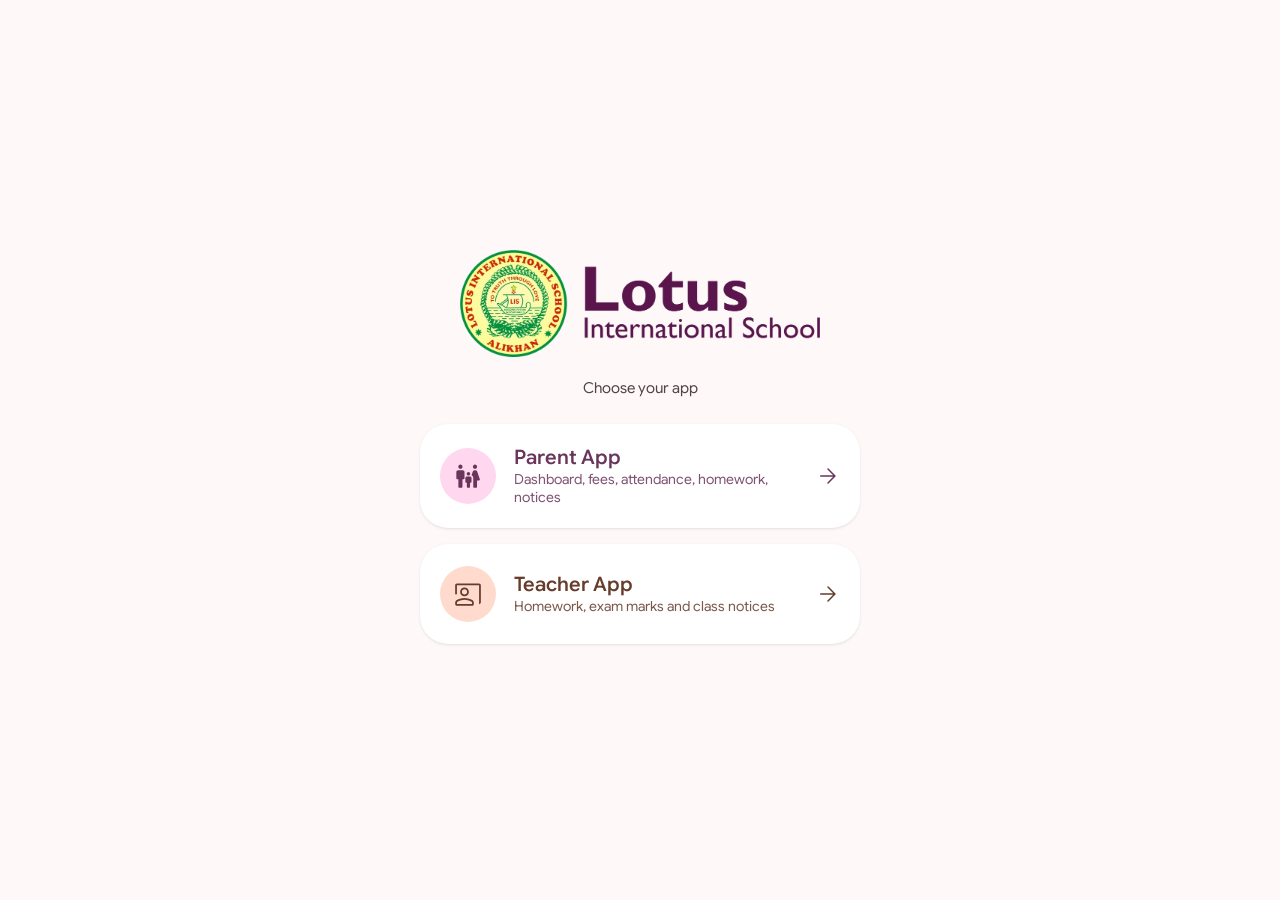
==== commit c185bd17: "Upgrade EduNest WebApps to v1.7.1 with comprehensive mobile optimizations" ====
--- a/index.html
+++ b/index.html
@@ -8,23 +8,23 @@
 <meta name="apple-mobile-web-app-capable" content="yes">
 <meta name="apple-mobile-web-app-status-bar-style" content="default">
 <title>EduNest Apps</title>
-<meta name="theme-color" content="#fff8f9">
+<meta name="theme-color" content="#F2F2F7">
 <link rel="icon" href="school/logo-192.png" type="image/png">
 <link rel="apple-touch-icon" href="icons/parent-180.png">
 <link rel="preload" href="assets/fonts/gsf.woff2" as="font" type="font/woff2" crossorigin>
 <link rel="stylesheet" href="assets/app.css">
 <script src="config.js"></script>
 <script type="module">
-  import { CFG, h, icon, applyTheme, registerSW, demoBanner, brandMark, brandWordmark } from './assets/core.js';
+  import { CFG, h, icon, applyTheme, registerSW, demoBanner, brandMark, brandWordmark, themeBtn } from './assets/core.js';
   applyTheme(CFG.themeColor);
   registerSW();
   const choice = (href, cls, ic, title, sub) => h('a', { class: 'choice ' + cls, href },
     h('div', { class: 'ci' }, icon(ic)), h('div', null, h('b', null, title), h('span', null, sub)), icon('arrow_forward'));
-  document.getElementById('app').replaceChildren(h('div', { class: 'page' }, h('div', { class: 'content' }, h('div', { class: 'chooser' },
+  document.getElementById('app').replaceChildren(h('div', { class: 'page' }, h('div', { class: 'chooser-top' }, themeBtn()), h('div', { class: 'content' }, h('div', { class: 'chooser' },
     brandWordmark() || h('div', null, brandMark('school-fill'), h('h1', null, CFG.schoolName || 'EduNest')),
     h('p', null, 'Choose your app'),
-    choice('parent/', 'a', 'family_restroom', 'Parent App', 'Fees, attendance and homework'),
-    choice('teacher/', 'b', 'co_present', 'Teacher App', 'Post homework for your classes'),
+    choice('parent/', 'a', 'family_restroom', 'Parent App', 'Dashboard, fees, attendance, homework, notices'),
+    choice('teacher/', 'b', 'co_present', 'Teacher App', 'Homework, exam marks and class notices'),
     demoBanner()))));
   if (CFG.schoolName) document.title = CFG.schoolName;
 </script>
--- a/assets/app.css
+++ b/assets/app.css
@@ -1468,3 +1468,908 @@
   .mk-save { justify-content: stretch; }
   .mk-btn { width: 100%; min-width: 0; }
 }
+
+/* =====================================================================================================
+   1.6: Cupertino glass layer (Parent App, Teacher App, app chooser). Dark by default, light with the sun / moon button.
+   Colours: core.js applyTheme (PAL). Everything above still works; this part restyles it and adds the dashboard pieces.
+   ===================================================================================================== */
+:root { --font: -apple-system, BlinkMacSystemFont, 'SF Pro Display', 'SF Pro Text', 'Google Sans Flex', 'Segoe UI', Roboto, system-ui, sans-serif;
+  --r-card: 26px; --r-md: 20px; --spring: cubic-bezier(0.175, 0.885, 0.32, 1.275); --apple: cubic-bezier(0.2, 0.8, 0.2, 1); --maxw: 600px; }
+html, body { background: var(--surface); }
+body { letter-spacing: -0.01em; }
+.ambient { position: fixed; inset: 0; pointer-events: none; z-index: 0; overflow: hidden; }
+.ambient .orb { position: absolute; border-radius: 50%; filter: blur(110px); opacity: var(--orb); }
+.ambient .o1 { width: 480px; height: 480px; top: -160px; left: 18%; background: radial-gradient(circle, #7928ca 0%, transparent 70%); }
+.ambient .o2 { width: 440px; height: 440px; bottom: -60px; right: 6%; background: radial-gradient(circle, #0070f3 0%, transparent 70%); }
+.ambient .o3 { width: 360px; height: 360px; top: 42%; left: -60px; background: radial-gradient(circle, #ff0080 0%, transparent 70%); }
+#app { z-index: 1; }
+.page { background: transparent; }
+.page.pushed { background: var(--surface); }
+.content { padding-top: 6px; }
+.content > * { max-width: var(--maxw); margin-left: auto; margin-right: auto; }
+.has-nav .content { padding-bottom: calc(110px + var(--sab)); }
+
+/* top bar: frosted */
+.topbar { background: transparent; max-width: calc(var(--maxw) + 16px); width: 100%; margin: 0 auto; min-height: 60px; }
+.topbar.scrolled { background: var(--glass); backdrop-filter: blur(24px) saturate(180%); -webkit-backdrop-filter: blur(24px) saturate(180%); box-shadow: 0 1px 0 var(--outline-variant); max-width: none; }
+.topbar-title { font-weight: 750; letter-spacing: -0.3px; }
+.icon-btn.glassy { background: var(--card); border: 1px solid var(--outline-variant); width: 38px; height: 38px; min-width: 38px; }
+.icon-btn.glassy .ic { width: 20px; height: 20px; }
+
+/* school identity + child / teacher pill (header of the home screens) */
+.app-head { display: flex; align-items: center; justify-content: space-between; gap: 10px; width: 100%; min-width: 0; }
+.school-id { display: flex; align-items: center; gap: 10px; min-width: 0; }
+.school-badge { width: 38px; height: 38px; border-radius: 12px; flex: none; display: grid; place-items: center; color: #fff; font-weight: 800; font-size: 16px; overflow: hidden;
+  background: linear-gradient(135deg, var(--brand), #7928CA); border: 1px solid rgba(255,255,255,0.2); box-shadow: 0 4px 12px rgba(89,22,76,0.4); }
+.school-badge img { width: 100%; height: 100%; object-fit: cover; background: #fff; }
+.school-txt { min-width: 0; line-height: 1.2; }
+.school-txt b { display: block; font-size: 13px; font-weight: 750; white-space: nowrap; overflow: hidden; text-overflow: ellipsis; }
+.school-txt span { display: block; font-size: 11px; color: var(--on-surface-variant); font-weight: 500; }
+.kid-switch { display: inline-flex; align-items: center; gap: 8px; background: var(--card); backdrop-filter: blur(25px); -webkit-backdrop-filter: blur(25px);
+  border: 1px solid var(--spec) !important; padding: 4px 10px 4px 5px !important; border-radius: 999px !important; box-shadow: 0 2px 8px rgba(0,0,0,0.2);
+  transition: transform 0.25s var(--spring), border-color 0.2s; max-width: 58vw; color: var(--on-surface); cursor: pointer; }
+.kid-switch:hover { border-color: var(--secondary) !important; transform: scale(1.02); }
+.kid-switch:active { transform: scale(0.96); }
+.kid-switch .avatar.sm { width: 28px; height: 28px; font-size: 11px; }
+.kid-switch .t { display: flex; flex-direction: column; text-align: left; min-width: 0; overflow: hidden; }
+.kid-switch > .ic { width: 18px; height: 18px; flex: none; color: var(--on-surface-variant); }
+.app-head .school-id { flex: 1 1 auto; }
+.app-head .kid-switch { flex: 0 1 auto; }
+.kid-switch .n { font-size: 12.5px; font-weight: 750; line-height: 1.15; white-space: nowrap; overflow: hidden; text-overflow: ellipsis; }
+.kid-switch .c { font-size: 10px; font-weight: 650; color: var(--secondary); line-height: 1.15; white-space: nowrap; }
+.avatar { background: linear-gradient(135deg, #0A84FF, #5E5CE6) !important; color: #fff !important; }
+.avatar.g2 { background: linear-gradient(135deg, #FF375F, #BF5AF2) !important; }
+
+/* floating frosted dock */
+.navbar { position: absolute; left: 50%; bottom: calc(14px + var(--sab)); transform: translateX(-50%); width: calc(100% - 28px); max-width: 430px;
+  background: var(--glass); backdrop-filter: blur(35px) saturate(200%); -webkit-backdrop-filter: blur(35px) saturate(200%);
+  border: 1px solid var(--spec); border-radius: 999px; padding: 6px 8px; box-shadow: 0 12px 36px rgba(0,0,0,0.45); z-index: 30; }
+.nav-item { min-height: 50px; font-size: 10px; font-weight: 600; letter-spacing: -0.1px; gap: 2px; border-radius: 999px; }
+.nav-pill { height: 28px; width: 46px; }
+.nav-pill::before { display: none; }
+.nav-item[aria-selected='true'] { color: var(--primary); font-weight: 700; }
+.nav-item[aria-selected='true'] .nav-pill { color: var(--primary); transform: scale(1.12); }
+.nav-pill { transition: transform 0.2s var(--spring); }
+.page.has-nav .snackbar, .has-nav .snackbar { bottom: calc(96px + var(--sab)); }
+
+/* cards: glass with a specular top line */
+.card, .li, .hw, .subj, .tile, .widget, .gp-card, .notice, .paycard, .idcard, .due-card { -webkit-backdrop-filter: blur(28px) saturate(190%); backdrop-filter: blur(28px) saturate(190%); }
+.card { background: var(--card); border: 1px solid var(--outline-variant); border-radius: var(--r-card); box-shadow: 0 2px 8px rgba(0,0,0,0.18); margin: 0 auto 14px; width: calc(100% - 32px); max-width: var(--maxw); }
+.card::before { content: ''; position: absolute; top: 0; left: 0; right: 0; height: 1px; background: linear-gradient(90deg, transparent, var(--spec), transparent); }
+.card-title { color: var(--on-surface); font-weight: 750; font-size: 13px; text-transform: uppercase; letter-spacing: 0.4px; }
+.list { gap: 0; background: var(--card); border: 1px solid var(--outline-variant); border-radius: var(--r-md); overflow: hidden; width: calc(100% - 32px); margin: 0 auto 14px; }
+.list > .li { background: transparent; border-radius: 0 !important; border-bottom: 1px solid var(--outline-variant); }
+.list > .li:last-child { border-bottom: 0; }
+.li { background: var(--card); }
+.li.tap:hover { background: var(--card-subtle); }
+.li-lead { background: var(--primary-container) !important; color: var(--primary) !important; border-radius: 10px !important; }
+.section-label { color: var(--on-surface-variant); font-size: 12px; font-weight: 750; text-transform: uppercase; letter-spacing: 0.5px; width: calc(100% - 32px); margin: 18px auto 8px; padding: 0 4px; }
+.foot-note { color: var(--on-surface-variant); }
+.chip { background: var(--card); box-shadow: inset 0 0 0 1px var(--outline-variant); border-radius: 999px; }
+.chip[aria-pressed='true'] { background: var(--primary) !important; color: #fff !important; box-shadow: none; }
+.pill { border-radius: 999px; }
+.seg { background: var(--card-subtle); border: 1px solid var(--outline-variant); border-radius: 999px; padding: 3px; width: calc(100% - 32px); margin: 0 auto 16px; }
+.seg button { border-radius: 999px; min-height: 34px; font-weight: 650; font-size: 12.5px; }
+.seg button[aria-pressed='true'] { background: var(--card-solid); box-shadow: 0 2px 8px rgba(0,0,0,0.25); }
+
+/* buttons */
+.btn { border-radius: 999px; font-weight: 700; letter-spacing: -0.1px; }
+.btn-filled { background: linear-gradient(135deg, var(--primary), var(--secondary)); color: #fff; box-shadow: 0 6px 18px -6px rgba(10,132,255,0.6); }
+.btn-tonal { background: var(--primary-container); color: var(--primary); }
+.btn-outlined { background: var(--card); box-shadow: inset 0 0 0 1px var(--spec); color: var(--on-surface); }
+.btn:active { transform: scale(0.97); }
+
+/* text fields */
+.tf { background: var(--card-subtle); border-radius: 14px; }
+.tf::before { box-shadow: inset 0 0 0 1px var(--outline); }
+.tf label { background: transparent !important; }
+.tf input:focus + label, .tf input:not(:placeholder-shown) + label, .tf textarea:focus + label, .tf textarea:not(:placeholder-shown) + label { background: var(--surface) !important; border-radius: 6px; }
+
+/* sheets and dialogs: solid glass */
+.sheet, .dialog { background: var(--card-solid); border-top: 1px solid var(--spec); box-shadow: 0 -10px 40px rgba(0,0,0,0.5); }
+.sheet { border-radius: 34px 34px 0 0; }
+.scrim { background: rgba(0,0,0,0.6) !important; backdrop-filter: blur(10px); -webkit-backdrop-filter: blur(10px); }
+.menu-sheet .li { border-radius: var(--r-md) !important; margin-bottom: 10px; border: 1.5px solid var(--outline-variant); }
+.menu-sheet .li[aria-current='true'] { border-color: var(--primary); background: var(--primary-container); }
+
+/* login */
+.login { max-width: 440px; margin: 0 auto; }
+.login-hero::before, .login-hero::after { display: none; }
+.login-form { background: var(--card); border: 1px solid var(--outline-variant); border-radius: var(--r-card); padding: 20px; backdrop-filter: blur(28px); -webkit-backdrop-filter: blur(28px); }
+.login-kicker { color: var(--secondary); }
+
+/* ------------------------------------------------ dashboard pieces */
+.greet2 { display: flex; justify-content: space-between; align-items: flex-end; width: calc(100% - 32px); margin: 4px auto 16px; gap: 10px; }
+.greet2 small { display: block; font-size: 11.5px; font-weight: 750; text-transform: uppercase; color: var(--on-surface-variant); letter-spacing: 0.5px; }
+.greet2 h1 { margin: 2px 0 0; font-size: 24px; font-weight: 800; letter-spacing: -0.4px; line-height: 1.2; }
+.wgrid { display: grid; grid-template-columns: 1fr 1fr; gap: 14px; width: calc(100% - 32px); margin: 0 auto 16px; }
+.widget { background: var(--card); border: 1px solid var(--outline-variant); border-radius: var(--r-card); padding: 16px; min-height: 138px; display: flex; flex-direction: column;
+  justify-content: space-between; box-shadow: 0 2px 8px rgba(0,0,0,0.18); cursor: pointer; transition: transform 0.25s var(--apple), border-color 0.2s; position: relative; overflow: hidden; text-align: left; color: inherit; font: inherit; }
+.widget:hover { transform: translateY(-2px); border-color: var(--spec); }
+.widget:active { transform: scale(0.97); }
+.widget .wtop { display: flex; justify-content: space-between; align-items: flex-start; gap: 6px; }
+.wicon { width: 36px; height: 36px; border-radius: 12px; display: grid; place-items: center; }
+.wicon .ic { width: 20px; height: 20px; }
+.wbadge { font-size: 10.5px; font-weight: 750; text-transform: uppercase; text-align: right; }
+.wlbl { font-size: 10px; text-transform: uppercase; color: var(--on-surface-variant); font-weight: 750; letter-spacing: 0.3px; }
+.wval { font-size: 20px; font-weight: 800; letter-spacing: -0.3px; line-height: 1.25; }
+.wval.sm { font-size: 15px; }
+.wsub { font-size: 10.5px; color: var(--on-surface-variant); margin-top: 2px; }
+.c-green { background: rgba(48,209,88,0.15); color: #30D158; } .t-green { color: var(--ok); }
+.c-orange { background: rgba(255,159,10,0.15); color: #FF9F0A; } .t-orange { color: var(--warn); }
+.c-blue { background: rgba(10,132,255,0.15); color: #0A84FF; } .t-blue { color: var(--primary); }
+.c-purple { background: rgba(191,90,242,0.15); color: #BF5AF2; } .t-purple { color: var(--tertiary); }
+.c-indigo { background: rgba(94,92,230,0.18); color: #7d7bff; } .t-red { color: var(--error); }
+
+/* gate pass */
+.gp-card { width: calc(100% - 32px); margin: 0 auto 16px; border-radius: var(--r-card); padding: 18px; position: relative; overflow: hidden;
+  background: linear-gradient(135deg, rgba(48,209,88,0.14), var(--card)); border: 1.5px solid rgba(48,209,88,0.4); }
+.gp-card.wait { background: linear-gradient(135deg, rgba(255,159,10,0.14), var(--card)); border-color: rgba(255,159,10,0.4); }
+.gp-tag { display: inline-flex; align-items: center; gap: 6px; padding: 4px 10px; border-radius: 999px; font-size: 11px; font-weight: 800; letter-spacing: 0.4px; background: rgba(48,209,88,0.2); color: #30D158; }
+.gp-card.wait .gp-tag { background: rgba(255,159,10,0.2); color: #FF9F0A; }
+.gp-tag .dot2 { width: 8px; height: 8px; border-radius: 50%; background: currentColor; box-shadow: 0 0 10px currentColor; animation: pulse 2s infinite; }
+@keyframes pulse { 0%, 100% { transform: scale(0.9); opacity: 0.8; } 50% { transform: scale(1.2); opacity: 1; } }
+.gp-head { display: flex; justify-content: space-between; align-items: center; gap: 8px; margin-bottom: 10px; flex-wrap: wrap; }
+.gp-id { font-size: 12px; font-weight: 700; color: var(--on-surface-variant); }
+.gp-main { font-size: 15.5px; font-weight: 800; line-height: 1.3; margin-bottom: 12px; }
+.gp-grid { display: grid; grid-template-columns: 1fr 1fr; gap: 10px; background: var(--card-subtle); padding: 12px; border-radius: 14px; border: 1px solid var(--outline-variant); font-size: 12px; margin-bottom: 12px; }
+.gp-grid .k { font-size: 10px; color: var(--on-surface-variant); text-transform: uppercase; font-weight: 750; }
+.gp-grid .v { font-weight: 700; margin-top: 2px; }
+.gp-grid .full { grid-column: span 2; }
+.gp-none { width: calc(100% - 32px); margin: 0 auto 16px; padding: 14px 16px; border-radius: var(--r-md); background: var(--card-subtle); border: 1px solid var(--outline-variant);
+  display: flex; align-items: center; gap: 12px; font-size: 12px; color: var(--on-surface-variant); }
+.gp-none b { display: block; color: var(--on-surface); font-size: 12.5px; }
+.gp-none .ic { color: var(--primary); }
+.btn-glass { background: var(--card-subtle); color: var(--on-surface); box-shadow: inset 0 0 0 1px var(--spec); height: 36px; min-height: 36px; padding: 0 14px; font-size: 12px; }
+
+/* notices */
+.spot { width: calc(100% - 32px); margin: 0 auto 16px; padding: 16px; border-radius: var(--r-card); display: flex; gap: 12px; align-items: center; cursor: pointer;
+  background: linear-gradient(135deg, rgba(94,92,230,0.14), var(--card)); border: 1px solid rgba(94,92,230,0.3); color: inherit; font: inherit; text-align: left; }
+.spot .si { width: 40px; height: 40px; border-radius: 12px; display: grid; place-items: center; background: rgba(94,92,230,0.25); color: #9d9bff; flex: none; }
+.spot .sk { font-size: 11px; font-weight: 750; color: var(--secondary); text-transform: uppercase; }
+.spot .st { font-size: 13.5px; font-weight: 750; margin-top: 1px; }
+.spot .sb { font-size: 11.5px; color: var(--on-surface-variant); margin-top: 2px; display: -webkit-box; -webkit-line-clamp: 2; -webkit-box-orient: vertical; overflow: hidden; }
+.notice { width: calc(100% - 32px); margin: 0 auto 12px; background: var(--card); border: 1px solid var(--outline-variant); border-radius: var(--r-md); padding: 16px; position: relative; }
+.notice.pin { border-color: rgba(255,159,10,0.4); }
+.notice .nk { display: flex; align-items: center; gap: 6px; flex-wrap: wrap; font-size: 10.5px; font-weight: 750; text-transform: uppercase; color: var(--on-surface-variant); margin-bottom: 6px; }
+.notice .nk .src { padding: 2px 8px; border-radius: 999px; background: var(--secondary-container); color: var(--on-secondary-container); }
+.notice .nk .src.cls { background: var(--primary-container); color: var(--on-primary-container); }
+.notice .nk .src.pinned { background: var(--warn-container); color: var(--on-warn-container); }
+.notice h3 { margin: 0 0 4px; font-size: 15px; font-weight: 750; letter-spacing: -0.2px; }
+.notice p { margin: 0; font-size: 13px; color: var(--on-surface-variant); white-space: pre-wrap; line-height: 1.45; }
+.notice .nf { display: flex; justify-content: space-between; align-items: center; gap: 8px; margin-top: 10px; font-size: 11px; color: var(--on-surface-variant); }
+
+/* student ID card (wallet style) */
+.idcard { width: calc(100% - 32px); margin: 0 auto 16px; border-radius: var(--r-card); padding: 20px; color: #fff; position: relative; overflow: hidden;
+  background: linear-gradient(135deg, #2b1055 0%, #7597de 100%); box-shadow: 0 16px 40px -10px rgba(117,151,222,0.45); transition: transform 0.4s var(--apple); }
+.idcard.g2 { background: linear-gradient(135deg, #59164C 0%, #FF375F 100%); box-shadow: 0 16px 40px -10px rgba(255,55,95,0.35); }
+.idcard:active { transform: rotateY(10deg) rotateX(5deg) scale(1.02); }
+.idcard .holo { position: absolute; top: 0; right: 28px; width: 44px; height: 100%; transform: skewX(-18deg); pointer-events: none;
+  background: linear-gradient(180deg, rgba(255,255,255,0.05), rgba(255,255,255,0.22), rgba(255,255,255,0.05)); }
+.idcard .top { display: flex; justify-content: space-between; align-items: center; gap: 8px; margin-bottom: 16px; font-size: 12px; font-weight: 800; letter-spacing: 0.5px; text-transform: uppercase; }
+.idcard .top span { font-size: 11px; background: rgba(255,255,255,0.2); padding: 3px 8px; border-radius: 20px; letter-spacing: 0; }
+.idcard .mid { display: flex; gap: 14px; align-items: center; margin-bottom: 16px; }
+.idcard .ph { width: 60px; height: 68px; border-radius: 14px; background: rgba(255,255,255,0.95); color: #2b1055; display: grid; place-items: center; font-weight: 800; font-size: 22px; flex: none; }
+.idcard .nm { font-size: 18px; font-weight: 800; letter-spacing: -0.3px; }
+.idcard .mt { font-size: 12px; opacity: 0.88; margin-top: 2px; }
+.idcard .bot { display: flex; justify-content: space-between; align-items: flex-end; border-top: 1px solid rgba(255,255,255,0.22); padding-top: 12px; font-size: 11px; gap: 8px; }
+.idcard .bot small { display: block; font-size: 9.5px; opacity: 0.75; text-transform: uppercase; }
+.barcode { display: flex; gap: 2.5px; height: 24px; align-items: flex-end; }
+.barcode i { background: #fff; width: 2px; height: 100%; } .barcode i.w { width: 4px; }
+.kvs { display: flex; flex-direction: column; gap: 0; font-size: 13px; }
+.kvs > div { display: flex; justify-content: space-between; gap: 12px; padding: 10px 0; border-bottom: 1px solid var(--outline-variant); }
+.kvs > div:last-child { border-bottom: 0; }
+.kvs span { color: var(--on-surface-variant); }
+.kvs b { text-align: right; font-weight: 700; }
+
+/* fees: card + pay */
+.paycard { width: calc(100% - 32px); margin: 0 auto 16px; border-radius: var(--r-card); padding: 22px; position: relative; overflow: hidden; color: #fff;
+  background: linear-gradient(135deg, #1f2029 0%, #15161f 100%); border: 1px solid rgba(255,255,255,0.12); box-shadow: 0 8px 24px -4px rgba(0,0,0,0.45); }
+.paycard::before { content: ''; position: absolute; top: -50%; left: -50%; width: 200%; height: 200%; pointer-events: none; background: radial-gradient(circle at 80% 20%, rgba(255,255,255,0.09) 0%, transparent 50%); }
+.paycard .chipx { width: 36px; height: 28px; border-radius: 6px; margin-bottom: 14px; background: linear-gradient(135deg, #FFE259, #FFA751); border: 1px solid rgba(0,0,0,0.2); position: relative; }
+.paycard .chipx::after { content: ''; position: absolute; inset: 4px 5px; border: 1px solid rgba(0,0,0,0.35); border-radius: 4px; }
+.paycard .lbl { font-size: 11px; text-transform: uppercase; letter-spacing: 0.8px; color: rgba(235,235,245,0.68); font-weight: 750; }
+.paycard .amt { font-size: 32px; font-weight: 800; letter-spacing: -0.5px; margin: 4px 0 2px; }
+.paycard .meta { font-size: 12px; color: #FF9F0A; font-weight: 650; }
+.paycard.clear .meta { color: #30D158; }
+.paycard .per { font-size: 12px; color: rgba(235,235,245,0.68); margin-top: 2px; }
+.pay-btn { position: relative; z-index: 1; display: flex; align-items: center; justify-content: center; gap: 8px; width: 100%; margin-top: 18px; padding: 13px; border-radius: 999px; border: 0;
+  background: #fff; color: #000; font: inherit; font-size: 14.5px; font-weight: 750; cursor: pointer; text-decoration: none; box-shadow: 0 4px 14px rgba(0,0,0,0.3); transition: transform 0.2s var(--spring); }
+.pay-btn:hover { transform: translateY(-1px); } .pay-btn:active { transform: scale(0.97); }
+.pay-btn[aria-disabled='true'] { opacity: 0.5; pointer-events: none; }
+.pay-note { position: relative; z-index: 1; font-size: 11px; color: rgba(235,235,245,0.6); text-align: center; margin-top: 8px; }
+.prog { height: 8px; border-radius: 10px; overflow: hidden; background: var(--card-subtle); display: flex; margin: 8px 0 12px; }
+.prog i { background: linear-gradient(90deg, #30D158, #63E6E2); border-radius: 10px; transition: width 0.8s var(--apple); }
+.trio { display: flex; justify-content: space-between; font-size: 12px; gap: 8px; }
+.trio small { display: block; color: var(--on-surface-variant); font-size: 10px; text-transform: uppercase; }
+.trio b { font-weight: 750; }
+.amount { color: var(--ok); font-weight: 750; }
+.qrbox { background: #fff; border-radius: 24px; padding: 14px; width: 230px; height: 230px; margin: 10px auto; display: grid; place-items: center; box-shadow: 0 12px 35px rgba(0,0,0,0.3); }
+.qrbox img { width: 100%; height: 100%; object-fit: contain; }
+.copyrow { display: flex; align-items: center; justify-content: space-between; gap: 10px; padding: 10px 14px; border-radius: 14px; background: var(--card-subtle); border: 1px solid var(--outline-variant); margin: 8px 0; font-size: 13px; }
+
+/* attendance */
+.ring .fg { stroke: var(--ok) !important; stroke-linecap: round; }
+.ring .bg { stroke: var(--card-subtle) !important; }
+.streak { margin-top: 16px; padding: 10px 14px; border-radius: 14px; display: flex; gap: 10px; align-items: center; background: rgba(255,159,10,0.12); border: 1px solid rgba(255,159,10,0.25); }
+.streak .ic { color: #FF9F0A; }
+.streak b { display: block; font-size: 12px; color: var(--warn); }
+.streak span { font-size: 10.5px; color: var(--on-surface-variant); }
+.cal .d { border-radius: 10px; background: var(--card-subtle); transition: transform 0.2s var(--spring); }
+.cal .d:hover { transform: scale(1.1); }
+.cal .d.P { background: rgba(48,209,88,0.16) !important; color: #30D158 !important; border: 1px solid rgba(48,209,88,0.3); }
+.cal .d.A { background: rgba(255,69,58,0.16) !important; color: #FF453A !important; border: 1px solid rgba(255,69,58,0.3); }
+.cal .d.L { background: rgba(255,159,10,0.16) !important; color: #FF9F0A !important; border: 1px solid rgba(255,159,10,0.3); }
+.cal .d.today { box-shadow: 0 0 0 2px var(--primary); }
+
+/* homework: Reminders style */
+.hw { background: var(--card); border: 1px solid var(--outline-variant); border-radius: var(--r-md); width: calc(100% - 32px); margin: 0 auto 12px; }
+.hw-done { width: 22px; height: 22px; border-radius: 50%; border: 2px solid var(--spec); flex: none; margin-top: 2px; display: grid; place-items: center; cursor: pointer; background: transparent; padding: 0; transition: all 0.25s var(--spring); }
+.hw-done.on { background: var(--primary); border-color: var(--primary); color: #fff; }
+.hw-done .ic { width: 14px; height: 14px; }
+.hw.done .hw-text { text-decoration: line-through; opacity: 0.6; }
+.day-head { width: calc(100% - 32px); margin-left: auto; margin-right: auto; }
+.hw-none { width: calc(100% - 32px); margin-left: auto; margin-right: auto; }
+.subj { background: var(--card); border: 1px solid var(--outline-variant); }
+
+/* teacher */
+.post-secs { display: flex; flex-wrap: wrap; gap: 8px; margin: 6px 0 14px; }
+.greet { width: calc(100% - 32px); margin-left: auto; margin-right: auto; }
+
+/* chooser */
+.choice { background: var(--card) !important; border: 1px solid var(--outline-variant); backdrop-filter: blur(28px); -webkit-backdrop-filter: blur(28px); border-radius: var(--r-card) !important; }
+.choice .ci { border-radius: 14px !important; }
+.choice.a .ci { background: rgba(10,132,255,0.18) !important; color: #0A84FF !important; }
+.choice.b .ci { background: rgba(191,90,242,0.18) !important; color: #BF5AF2 !important; }
+.chooser-top { position: fixed; top: calc(12px + var(--sat)); right: calc(12px + var(--sar)); z-index: 5; }
+
+@media (min-width: 700px) { .wgrid { grid-template-columns: repeat(4, 1fr); } }
+@media (max-width: 360px) { .wgrid { gap: 10px; } .widget { padding: 13px; min-height: 126px; } .wval { font-size: 18px; } }
+
+/* 1.6.1: slim gate pass row (dashboard), profile inside the student sheet */
+.gp-slim { width: calc(100% - 32px); margin: 0 auto 16px; display: flex; align-items: center; gap: 12px; padding: 12px 14px; border-radius: var(--r-md);
+  background: var(--card); border: 1px solid rgba(48,209,88,0.35); box-shadow: 0 2px 8px rgba(0,0,0,0.06); }
+.gp-slim .gp-ic { width: 40px; height: 40px; border-radius: 12px; display: grid; place-items: center; flex: none; background: var(--ok-container); color: var(--ok); }
+.gp-slim.wait { border-color: rgba(255,159,10,0.4); }
+.gp-slim.wait .gp-ic { background: var(--warn-container); color: var(--warn); }
+.gp-tx { flex: 1; min-width: 0; }
+.gp-k { display: flex; justify-content: space-between; gap: 8px; font-size: 10.5px; font-weight: 750; text-transform: uppercase; letter-spacing: 0.4px; color: var(--ok); }
+.gp-slim.wait .gp-k { color: var(--warn); }
+.gp-k span { color: var(--on-surface-variant); font-weight: 650; }
+.gp-t { font-size: 14px; font-weight: 750; margin-top: 1px; white-space: nowrap; overflow: hidden; text-overflow: ellipsis; }
+.gp-s { font-size: 11.5px; color: var(--on-surface-variant); white-space: nowrap; overflow: hidden; text-overflow: ellipsis; }
+.gp-time { font-size: 15px; font-weight: 800; color: var(--ok); flex: none; }
+.menu-sheet .idcard { margin: 4px 0 14px; }
+.menu-sheet .card { margin: 0 0 14px; }
+.paycard .pay-note { color: rgba(235,235,245,0.75); }
+.gp-t { white-space: normal; line-height: 1.3; }
+.app-head .kid-switch { flex: none; } .app-head .school-id { min-width: 0; flex: 1 1 0; }
+.login-hero { background: transparent; color: var(--on-surface); }
+.login-hero h1 { color: var(--on-surface); }
+.login-hero p { color: var(--on-surface-variant); }
+.login-kicker { background: var(--secondary-container) !important; color: var(--secondary) !important; font-weight: 750; }
+.login-form { margin: -24px auto 0; width: calc(100% - 32px); }
+
+/* 1.6.2: notices of the day as wallet cards (like the student card); logo without a frame */
+.ncard { width: calc(100% - 32px); margin: 0 auto 14px; border-radius: var(--r-card); padding: 18px 20px; color: #fff; position: relative; overflow: hidden;
+  background: linear-gradient(135deg, #3a1c71 0%, #5E5CE6 100%); box-shadow: 0 14px 34px -12px rgba(94,92,230,0.5); }
+.ncard.cls { background: linear-gradient(135deg, #0b3a6f 0%, #0A84FF 100%); box-shadow: 0 14px 34px -12px rgba(10,132,255,0.45); }
+.ncard.pin { background: linear-gradient(135deg, #59164C 0%, #FF375F 100%); box-shadow: 0 14px 34px -12px rgba(255,55,95,0.4); }
+.ncard .holo { position: absolute; top: 0; right: 28px; width: 44px; height: 100%; transform: skewX(-18deg); pointer-events: none;
+  background: linear-gradient(180deg, rgba(255,255,255,0.05), rgba(255,255,255,0.2), rgba(255,255,255,0.05)); }
+.ncard .top { display: flex; justify-content: space-between; align-items: center; gap: 8px; font-size: 11px; font-weight: 800; letter-spacing: 0.5px; text-transform: uppercase; margin-bottom: 12px; }
+.ncard .top span { background: rgba(255,255,255,0.2); padding: 3px 9px; border-radius: 20px; letter-spacing: 0; text-transform: none; font-weight: 700; white-space: nowrap; }
+.ncard .nt { font-size: 18px; font-weight: 800; letter-spacing: -0.3px; line-height: 1.25; }
+.ncard .nb { font-size: 13px; opacity: 0.9; margin-top: 6px; white-space: pre-wrap; line-height: 1.45; }
+.ncard .bot { display: flex; justify-content: space-between; gap: 8px; border-top: 1px solid rgba(255,255,255,0.22); margin-top: 14px; padding-top: 10px; font-size: 11px; opacity: 0.9; }
+.school-badge { background: none !important; border: 0 !important; box-shadow: none !important; border-radius: 0 !important; width: 40px; height: 40px; }
+.school-badge img { background: none; object-fit: contain; }
+
+/* =====================================================================================================
+   1.7: Google Material 3 finish (light, dynamic colour from the school colour, Google Sans Flex).
+   Last layer: wins over the glass layer above. Colours: core.js applyTheme (M3 roles + --primary30 etc.)
+   ===================================================================================================== */
+:root { --font: 'Google Sans Flex', 'Google Sans', 'Google Sans Text', Roboto, system-ui, sans-serif; --r-card: 28px; --r-md: 24px;
+  --emph: cubic-bezier(0.2, 0, 0, 1); --e1: 0 1px 2px rgb(0 0 0 / 0.06), 0 1px 3px 1px rgb(0 0 0 / 0.04); --e2: 0 1px 2px rgb(0 0 0 / 0.08), 0 2px 6px 2px rgb(0 0 0 / 0.05); }
+html, body { background: var(--surface); }
+body { font-family: var(--font); letter-spacing: 0; font-variation-settings: 'ROND' 50; }
+.ambient { display: none; }
+h1, h2, h3, .wval, .nt, .gp-t, .topbar-title { font-variation-settings: 'ROND' 100; }
+
+/* header: plain surface, school mark, tonal profile chip */
+.topbar { background: var(--surface); }
+.topbar.scrolled { background: var(--surface-container); box-shadow: none; backdrop-filter: none; -webkit-backdrop-filter: none; }
+.school-txt b { font-size: 15px; font-weight: 600; letter-spacing: 0; }
+.school-txt span { font-size: 12px; font-weight: 450; }
+.kid-switch { background: var(--secondary-container) !important; border: 0 !important; box-shadow: none !important; backdrop-filter: none; color: var(--on-secondary-container);
+  padding: 4px 8px 4px 4px !important; height: 44px; }
+.kid-switch .n { font-size: 13.5px; font-weight: 600; }
+.kid-switch .c { color: var(--on-secondary-container); opacity: 0.8; font-weight: 500; font-size: 11px; }
+.kid-switch > .ic { color: var(--on-secondary-container); }
+.avatar, .kid-switch .avatar { background: var(--primary) !important; color: var(--on-primary) !important; font-weight: 600; }
+.avatar.g2 { background: var(--tertiary) !important; color: var(--on-tertiary) !important; }
+.icon-btn.glassy { background: var(--surface-container-high); border: 0; width: 44px; height: 44px; min-width: 44px; }
+
+/* greeting */
+.greet2 small { font-size: 13px; font-weight: 500; text-transform: none; letter-spacing: 0.1px; color: var(--on-surface-variant); }
+.greet2 h1 { font-size: 30px; font-weight: 500; letter-spacing: -0.2px; color: var(--on-surface); }
+.section-label { text-transform: none; font-size: 15px; font-weight: 600; letter-spacing: 0; color: var(--on-surface); margin-top: 22px; }
+
+/* surfaces: tonal, no glass, no borders */
+.card, .list, .widget, .hw, .notice, .subj, .li, .login-form, .gp-none { backdrop-filter: none !important; -webkit-backdrop-filter: none !important; }
+.card, .list, .notice, .hw, .subj, .login-form { background: var(--surface-container-lowest); border: 0; box-shadow: var(--e1); }
+.card::before { display: none; }
+.card-title { text-transform: none; letter-spacing: 0; font-size: 15px; font-weight: 600; }
+.list > .li { border-bottom: 1px solid var(--surface-container-high); }
+.li-lead { background: var(--primary-container) !important; color: var(--on-primary-container) !important; border-radius: 14px !important; }
+.li-title { font-weight: 550; }
+.kvs > div { border-bottom-color: var(--surface-container-high); }
+.kvs b { font-weight: 600; }
+
+/* widgets: each a tonal tile with a round icon */
+.widget { border: 0; box-shadow: none; border-radius: var(--r-card); padding: 18px; min-height: 150px; transition: transform 0.3s var(--emph), border-radius 0.3s var(--emph); }
+.widget:hover { transform: none; border-radius: 22px; }
+.widget:active { transform: scale(0.98); }
+.wgrid > :nth-child(1) { background: var(--ok-container); color: var(--on-ok-container); }
+.wgrid > :nth-child(2) { background: var(--warn-container); color: var(--on-warn-container); }
+.wgrid > :nth-child(3) { background: var(--primary-container); color: var(--on-primary-container); }
+.wgrid > :nth-child(4) { background: var(--tertiary-container); color: var(--on-tertiary-container); }
+.wicon { width: 44px; height: 44px; border-radius: 50%; background: var(--surface-container-lowest) !important; }
+.wgrid > :nth-child(1) .wicon { color: var(--ok); } .wgrid > :nth-child(2) .wicon { color: var(--warn); }
+.wgrid > :nth-child(3) .wicon { color: var(--primary); } .wgrid > :nth-child(4) .wicon { color: var(--tertiary); }
+.wbadge { background: var(--surface-container-lowest); color: inherit !important; padding: 3px 10px; border-radius: 999px; font-size: 11px; font-weight: 600; text-transform: none; }
+.wbadge:empty { display: none; }
+.wlbl { color: inherit; opacity: 0.8; text-transform: none; font-size: 12.5px; font-weight: 500; letter-spacing: 0.1px; }
+.wval { font-size: 26px; font-weight: 600; letter-spacing: -0.2px; }
+.wval.sm { font-size: 16px; font-weight: 600; line-height: 1.3; }
+.wsub { color: inherit; opacity: 0.75; font-size: 12px; }
+
+/* gate pass row */
+.gp-slim { background: var(--ok-container); border: 0; box-shadow: none; border-radius: var(--r-md); padding: 14px 16px; }
+.gp-slim .gp-ic { background: var(--surface-container-lowest); border-radius: 50%; color: var(--ok); }
+.gp-slim.wait { background: var(--warn-container); } .gp-slim.wait .gp-ic { color: var(--warn); }
+.gp-k { text-transform: none; letter-spacing: 0.1px; font-size: 12px; font-weight: 600; color: var(--on-ok-container); }
+.gp-slim.wait .gp-k { color: var(--on-warn-container); }
+.gp-t { font-weight: 600; color: var(--on-surface); }
+.gp-time { font-weight: 600; font-size: 17px; color: var(--on-ok-container); }
+
+/* wallet cards: school colour */
+.idcard { background: linear-gradient(140deg, var(--primary30) 0%, var(--primary50) 100%); box-shadow: var(--e2); }
+.idcard.g2 { background: linear-gradient(140deg, var(--tertiary30) 0%, var(--tertiary) 100%); }
+.idcard .ph { color: var(--primary); font-weight: 600; border-radius: 18px; }
+.idcard .nm, .ncard .nt { font-weight: 600; letter-spacing: 0; }
+.ncard { box-shadow: var(--e2); border-radius: var(--r-card); }
+.ncard.sch { background: linear-gradient(140deg, var(--primary30) 0%, var(--primary50) 100%); }
+.ncard.cls { background: linear-gradient(140deg, var(--secondary30) 0%, var(--secondary) 100%); }
+.ncard.pin { background: linear-gradient(140deg, var(--tertiary30) 0%, var(--tertiary) 100%); }
+.ncard .top, .idcard .top { font-weight: 600; letter-spacing: 0.3px; }
+.ncard .holo, .idcard .holo { opacity: 0.6; }
+
+/* fees */
+.paycard { background: linear-gradient(140deg, var(--primary30) 0%, var(--primary50) 100%); border: 0; box-shadow: var(--e2); }
+.paycard .chipx { display: none; }
+.paycard .lbl { text-transform: none; letter-spacing: 0.1px; font-size: 13px; font-weight: 500; color: rgba(255,255,255,0.85); }
+.paycard .amt { font-size: 40px; font-weight: 600; letter-spacing: -0.5px; }
+.paycard .meta { color: #ffd8a8; font-weight: 500; }
+.paycard.clear .meta { color: #b8f5c8; }
+.pay-btn { background: #fff; color: var(--primary); font-weight: 600; font-size: 15px; padding: 15px; box-shadow: none; }
+.prog { background: var(--surface-container-high); height: 10px; }
+.prog i { background: var(--primary); }
+.amount { color: var(--on-surface); font-weight: 600; }
+
+/* attendance */
+.seg { background: var(--surface-container-high); border: 0; }
+.seg button[aria-pressed='true'] { background: var(--secondary-container); color: var(--on-secondary-container); box-shadow: none; }
+.ring .fg { stroke: var(--primary) !important; }
+.ring .bg { stroke: var(--surface-container-high) !important; }
+.streak { background: var(--warn-container); border: 0; } .streak b { color: var(--on-warn-container); }
+.cal .d { border: 0 !important; background: var(--surface-container) ; border-radius: 50%; }
+.cal .d.P { background: var(--ok-container) !important; color: var(--on-ok-container) !important; }
+.cal .d.A { background: var(--error-container) !important; color: var(--on-error-container) !important; }
+.cal .d.L { background: var(--warn-container) !important; color: var(--on-warn-container) !important; }
+
+/* homework / notices list */
+.hw { border-radius: var(--r-md); }
+.hw-done { border-color: var(--outline); } .hw-done.on { background: var(--primary); border-color: var(--primary); }
+.notice { border-radius: var(--r-md); } .notice.pin { box-shadow: inset 0 0 0 2px var(--tertiary-container), var(--e1); }
+.notice h3 { font-weight: 600; }
+.notice .nk { text-transform: none; letter-spacing: 0; font-size: 12px; font-weight: 500; }
+
+/* buttons, chips, fields */
+.btn { font-weight: 600; letter-spacing: 0.1px; }
+.btn-filled { background: var(--primary); color: var(--on-primary); box-shadow: none; }
+.btn-tonal { background: var(--secondary-container); color: var(--on-secondary-container); }
+.btn-outlined { background: transparent; box-shadow: inset 0 0 0 1px var(--outline); color: var(--primary); }
+.chip { background: transparent; box-shadow: inset 0 0 0 1px var(--outline-variant); border-radius: 10px; }
+.chip[aria-pressed='true'] { background: var(--secondary-container) !important; color: var(--on-secondary-container) !important; }
+.tf { background: transparent; border-radius: 12px; }
+.tf input:focus + label, .tf input:not(:placeholder-shown) + label, .tf textarea:focus + label, .tf textarea:not(:placeholder-shown) + label { background: var(--surface-container-lowest) !important; }
+.login-form { box-shadow: var(--e1); }
+.login-hero h1 { font-weight: 500; }
+.login-kicker { background: var(--secondary-container) !important; color: var(--on-secondary-container) !important; font-weight: 600; }
+
+/* navigation bar: M3 floating toolbar with a pill indicator */
+.navbar { background: var(--surface-container); border: 0; box-shadow: var(--e2); backdrop-filter: none; -webkit-backdrop-filter: none; padding: 8px 10px; max-width: 460px; }
+.nav-item { font-size: 12px; font-weight: 500; color: var(--on-surface-variant); gap: 4px; }
+.nav-pill { width: 56px; height: 32px; border-radius: 16px; transition: background 0.25s var(--emph); }
+.nav-item[aria-selected='true'] { color: var(--on-surface); font-weight: 600; }
+.nav-item[aria-selected='true'] .nav-pill { background: var(--secondary-container); color: var(--on-secondary-container); transform: none; }
+.page.pushed { z-index: 40; background: var(--surface); box-shadow: none; }
+
+/* sheets, dialogs, snackbar */
+.sheet, .dialog { background: var(--surface-container-low); border-top: 0; box-shadow: var(--e2); }
+.sheet { border-radius: 28px 28px 0 0; }
+.scrim { background: rgb(0 0 0 / 0.32) !important; backdrop-filter: none; -webkit-backdrop-filter: none; }
+.menu-sheet .li { border: 0; background: var(--surface-container-lowest); }
+.menu-sheet .li[aria-current='true'] { background: var(--secondary-container); color: var(--on-secondary-container); }
+.choice { background: var(--surface-container-lowest) !important; border: 0; box-shadow: var(--e1); backdrop-filter: none; }
+.choice.a .ci { background: var(--primary-container) !important; color: var(--on-primary-container) !important; border-radius: 50% !important; }
+.choice.b .ci { background: var(--tertiary-container) !important; color: var(--on-tertiary-container) !important; border-radius: 50% !important; }
+.demo-banner { background: var(--tertiary-container); color: var(--on-tertiary-container); }
+
+/* 1.7: tiles in the school's tonal families (Google style), gate pass on a white tile */
+.wgrid > :nth-child(1) { background: var(--primary-container); color: var(--on-primary-container); }
+.wgrid > :nth-child(2) { background: var(--secondary-container); color: var(--on-secondary-container); }
+.wgrid > :nth-child(3) { background: var(--tertiary-container); color: var(--on-tertiary-container); }
+.wgrid > :nth-child(4) { background: var(--surface-container-high); color: var(--on-surface); }
+.wgrid > :nth-child(1) .wicon { color: var(--primary); } .wgrid > :nth-child(2) .wicon { color: var(--secondary); }
+.wgrid > :nth-child(3) .wicon { color: var(--tertiary); } .wgrid > :nth-child(4) .wicon { color: var(--primary); }
+.gp-slim { background: var(--surface-container-lowest); box-shadow: var(--e1); }
+.gp-slim .gp-ic { background: var(--ok-container); }
+.gp-slim.wait { background: var(--surface-container-lowest); } .gp-slim.wait .gp-ic { background: var(--warn-container); }
+.gp-k { color: var(--ok); } .gp-slim.wait .gp-k { color: var(--warn); }
+.gp-time { color: var(--ok); }
+
+/* 1.7.1: two swipeable notice rows (school, class); wide homework tile */
+.nrow { display: flex; gap: 12px; overflow-x: auto; scroll-snap-type: x mandatory; padding: 2px 16px 6px; margin: 0 auto; max-width: var(--maxw); scrollbar-width: none; -webkit-overflow-scrolling: touch; }
+.nrow::-webkit-scrollbar { display: none; }
+.nrow .ncard { flex: 0 0 86%; width: auto; margin: 0; scroll-snap-align: center; display: flex; flex-direction: column; }
+.nrow .ncard .nb { flex: 1; display: -webkit-box; -webkit-line-clamp: 3; -webkit-box-orient: vertical; overflow: hidden; }
+.nrow.one .ncard { flex-basis: 100%; }
+.ndots { display: flex; justify-content: center; gap: 6px; margin: 6px 0 14px; }
+.ndots i { width: 6px; height: 6px; border-radius: 3px; background: var(--outline-variant); transition: width 0.25s var(--emph), background 0.25s; }
+.ndots i.on { width: 18px; background: var(--primary); }
+.nrow + .ndots, div > .nrow.one { margin-bottom: 14px; }
+.widget.wide { grid-column: span 2; min-height: 118px; }
+@media (min-width: 700px) { .widget.wide { grid-column: span 2; } }
+
+/* =====================================================================================================
+   Comprehensive Mobile Optimization for all device form factors:
+   - Ultra-compact phones (<=360px and <=330px: iPhone SE, budget Android, foldable outer screens)
+   - Standard & large smartphones (375px - 440px: iPhone 13-16 Pro/Max, Galaxy S21-S24, Pixel 7-9)
+   - Foldables & small tablets (600px - 840px: Galaxy Z Fold, Pixel Fold, iPad mini)
+   - Landscape mobile mode (max-height: 520px: notches, short viewports, compact bars)
+   - Touch ergonomics: WCAG 2.5.5 >=44px hit targets, overscroll containment, virtual keyboard safety
+   ===================================================================================================== */
+
+/* 1. Universal Touch Target Optimization (WCAG 2.5.5 & modern-web-guidance) */
+:root {
+  --target-size: 44px;
+}
+@media (pointer: coarse) {
+  :where(button, select, textarea, input:not([type="checkbox"], [type="radio"]), [role="button"], nav a, .tap) {
+    min-block-size: var(--target-size);
+  }
+  .btn { min-height: 44px; border-radius: 22px; }
+  .btn-big { min-height: 52px; border-radius: 26px; }
+  .chip { min-height: 44px; padding: 6px 14px; border-radius: 12px; }
+  .seg button { min-height: 44px; }
+  .icon-btn { min-width: 44px; min-height: 44px; position: relative; }
+  .icon-btn.glassy { min-width: 40px; min-height: 40px; position: relative; }
+  .icon-btn::after {
+    content: "";
+    position: absolute;
+    inset: -6px;
+    border-radius: 50%;
+  }
+}
+
+/* Homework done checkbox hit area extension */
+.hw-done {
+  position: relative;
+  touch-action: manipulation;
+}
+.hw-done::after {
+  content: "";
+  position: absolute;
+  inset: -11px;
+  border-radius: 50%;
+}
+
+/* Notice dots touch target extension */
+.ndots i {
+  position: relative;
+  cursor: pointer;
+  touch-action: manipulation;
+}
+.ndots i::after {
+  content: "";
+  position: absolute;
+  inset: -10px -6px;
+}
+
+/* Choice card link touch safety */
+.choice > div:not(.ci) {
+  min-width: 0;
+  flex: 1;
+}
+
+/* Dynamic scroll padding to ensure inputs and cards never collide with floating docks or keyboards */
+.content {
+  scroll-padding-bottom: max(calc(96px + var(--sab)), 104px);
+  scroll-padding-top: max(calc(60px + var(--sat)), 64px);
+  -webkit-overflow-scrolling: touch;
+  touch-action: pan-y;
+  overscroll-behavior-y: contain;
+}
+
+/* 2. Narrow & Compact Mobile Devices (<= 360px wide: iPhone SE, Galaxy A0x, Flip cover) */
+@media (max-width: 360px) {
+  /* Header & Switcher */
+  .topbar {
+    padding-left: max(6px, var(--sal));
+    padding-right: max(6px, var(--sar));
+    min-height: 52px;
+  }
+  .app-head {
+    gap: 6px;
+  }
+  .school-badge {
+    width: 32px !important;
+    height: 32px !important;
+    border-radius: 8px !important;
+  }
+  .school-txt b {
+    font-size: 12px;
+    max-width: 105px;
+  }
+  .school-txt span {
+    font-size: 10px;
+  }
+  .kid-switch {
+    max-width: 50vw !important;
+    padding: 3px 8px 3px 4px !important;
+    gap: 5px;
+  }
+  .kid-switch .avatar.sm {
+    width: 24px;
+    height: 24px;
+    font-size: 10px;
+  }
+  .kid-switch .n {
+    font-size: 11.5px;
+  }
+  .kid-switch .c {
+    display: none; /* Hide class subtitle on ultra-narrow screens to keep child name readable */
+  }
+
+  /* Dashboard Widgets */
+  .wgrid {
+    gap: 8px;
+    width: calc(100% - 20px);
+    margin-bottom: 12px;
+  }
+  .widget {
+    padding: 11px 10px;
+    min-height: 116px;
+    border-radius: 18px !important;
+  }
+  .widget .wtop {
+    gap: 4px;
+  }
+  .wicon {
+    width: 34px !important;
+    height: 34px !important;
+  }
+  .wicon .ic {
+    width: 18px;
+    height: 18px;
+  }
+  .wbadge {
+    padding: 2px 7px;
+    font-size: 9.5px;
+    max-width: calc(100% - 38px);
+    overflow: hidden;
+    text-overflow: ellipsis;
+    white-space: nowrap;
+  }
+  .wlbl {
+    font-size: 11.5px;
+  }
+  .wval {
+    font-size: 20px;
+  }
+  .wval.sm {
+    font-size: 14.5px;
+  }
+  .wsub {
+    font-size: 11px;
+  }
+  .widget.wide {
+    min-height: 100px;
+  }
+
+  /* Notice Cards Carousel */
+  .nrow {
+    padding: 2px 10px 4px;
+    gap: 8px;
+    scroll-padding: 0 10px;
+  }
+  .nrow .ncard {
+    flex: 0 0 92%;
+    padding: 13px 14px;
+    border-radius: 20px;
+  }
+  .ncard .nt {
+    font-size: 15.5px;
+  }
+  .ncard .nb {
+    font-size: 12px;
+    -webkit-line-clamp: 2;
+  }
+  .ncard .top {
+    margin-bottom: 8px;
+    font-size: 10px;
+  }
+  .ncard .bot {
+    margin-top: 10px;
+    padding-top: 8px;
+    font-size: 10px;
+  }
+
+  /* Floating Dock Navbar */
+  .navbar {
+    width: calc(100% - 16px);
+    padding: 4px 6px;
+    bottom: max(8px, calc(4px + var(--sab)));
+  }
+  .nav-item {
+    font-size: 10px;
+    min-height: 46px;
+    gap: 1px;
+  }
+  .nav-pill {
+    width: 48px;
+    height: 28px;
+  }
+  .nav-pill .ic {
+    width: 20px;
+    height: 20px;
+  }
+
+  /* Fees Paycard */
+  .paycard {
+    width: calc(100% - 20px);
+    padding: 18px 16px;
+    border-radius: 20px;
+  }
+  .paycard .amt {
+    font-size: clamp(28px, 8.5vw, 36px);
+  }
+  .pay-btn {
+    padding: 12px;
+    font-size: 14px;
+    border-radius: 14px;
+  }
+
+  /* Calendar */
+  .cal {
+    gap: 3px;
+  }
+  .cal .d {
+    font-size: 11px;
+  }
+
+  /* Exam Marks Row in Teacher App */
+  .mk-row {
+    grid-template-columns: 22px 1fr 58px 38px;
+    gap: 3px;
+    padding: 6px 4px;
+  }
+  .mk-in {
+    height: 40px;
+    min-height: 40px;
+    font-size: 15px;
+    padding: 0 4px;
+  }
+  .mk-ab {
+    height: 40px;
+    min-height: 40px;
+    font-size: 11px;
+    padding: 0 2px;
+  }
+  .mk-save {
+    padding: 8px 10px calc(8px + var(--sab));
+  }
+}
+
+/* 3. Ultra-compact devices (<= 330px: iPhone SE 1st gen, small smartwatches / flip screens) */
+@media (max-width: 330px) {
+  .topbar {
+    padding: calc(4px + var(--sat)) 4px 4px 4px;
+  }
+  .school-txt {
+    display: none; /* Only show logo/badge on extreme micro screens */
+  }
+  .kid-switch {
+    max-width: 78vw !important;
+  }
+  .wgrid {
+    grid-template-columns: 1fr; /* Stack into single column on extremely narrow screens */
+    width: calc(100% - 16px);
+  }
+  .widget.wide {
+    grid-column: span 1;
+  }
+  .navbar {
+    width: calc(100% - 8px);
+    padding: 2px 4px;
+  }
+  .nav-item {
+    font-size: 9.5px;
+  }
+  .nav-pill {
+    width: 42px;
+    height: 26px;
+  }
+}
+
+/* 4. Landscape Mobile Mode (Phones held horizontally, height <= 520px) */
+@media (max-height: 520px) and (orientation: landscape) {
+  .topbar {
+    min-height: 44px;
+    padding-top: max(4px, var(--sat));
+    padding-bottom: 4px;
+    padding-left: max(12px, var(--sal));
+    padding-right: max(12px, var(--sar));
+  }
+  .topbar-title {
+    font-size: 16px;
+    line-height: 22px;
+  }
+  .school-badge {
+    width: 28px !important;
+    height: 28px !important;
+  }
+  .kid-switch {
+    padding: 2px 8px 2px 4px !important;
+  }
+  .kid-switch .avatar.sm {
+    width: 22px;
+    height: 22px;
+    font-size: 9px;
+  }
+  .navbar {
+    bottom: max(4px, var(--sab));
+    padding: 3px 12px;
+    max-width: 500px;
+  }
+  .nav-item {
+    min-height: 38px;
+    flex-direction: row;
+    gap: 6px;
+    font-size: 11px;
+  }
+  .nav-pill {
+    width: 36px;
+    height: 24px;
+  }
+  .nav-pill .ic {
+    width: 18px;
+    height: 18px;
+  }
+  .content {
+    padding-bottom: max(calc(60px + var(--sab)), 68px);
+    scroll-padding-bottom: max(calc(64px + var(--sab)), 72px);
+  }
+  .greet2 {
+    margin-bottom: 8px;
+    padding-top: 4px;
+  }
+  .greet2 h1 {
+    font-size: 18px;
+  }
+  .wgrid {
+    grid-template-columns: repeat(3, 1fr);
+    gap: 10px;
+  }
+  .widget {
+    min-height: 108px;
+    padding: 10px 12px;
+  }
+  .widget.wide {
+    grid-column: span 1;
+    min-height: 108px;
+  }
+  .nrow .ncard {
+    flex: 0 0 min(440px, 75%);
+    padding: 12px 16px;
+  }
+  .sheet {
+    max-height: calc(100dvh - 12px - var(--sat));
+  }
+  .sheet-handle {
+    height: 30px;
+  }
+  .chooser {
+    padding-top: max(16px, var(--sat));
+    padding-bottom: max(16px, var(--sab));
+    gap: 10px;
+  }
+  .chooser .brand-logo {
+    width: 60px;
+    height: 60px;
+    margin-bottom: 4px;
+  }
+  .choice {
+    padding: 10px 14px;
+    max-width: 380px;
+  }
+}
+
+/* 5. Foldables & Small Tablets (Width >= 600px: Galaxy Fold inner screen, Pixel Fold, iPad mini) */
+@media (min-width: 600px) {
+  :root {
+    --maxw: 620px;
+  }
+  .topbar {
+    max-width: 640px;
+    margin: 0 auto;
+  }
+  .wgrid {
+    grid-template-columns: repeat(2, 1fr);
+    gap: 16px;
+  }
+  .nrow .ncard {
+    flex: 0 0 78%;
+  }
+  .navbar {
+    max-width: 480px;
+  }
+}
+
+/* 6. Tablets & Larger Displays (Width >= 768px: iPad, Android Tablets, Laptops) */
+@media (min-width: 768px) {
+  :root {
+    --maxw: 660px;
+  }
+  .content > * {
+    max-width: var(--maxw);
+    margin-left: auto;
+    margin-right: auto;
+  }
+  .topbar {
+    max-width: var(--maxw);
+    margin: 0 auto;
+  }
+  .topbar.scrolled {
+    max-width: var(--maxw);
+  }
+  .navbar {
+    max-width: 480px;
+    bottom: max(20px, calc(12px + var(--sab)));
+  }
+  .sheet {
+    border-radius: 28px !important;
+    margin-bottom: 24px;
+    max-height: calc(85dvh - var(--sat));
+  }
+}
+
+/* 7. Reduced Motion Accessibility (WCAG 2.3.3) */
+@media (prefers-reduced-motion: reduce) {
+  *, *::before, *::after {
+    animation-duration: 0.01ms !important;
+    animation-iteration-count: 1 !important;
+    transition-duration: 0.01ms !important;
+    scroll-behavior: auto !important;
+  }
+}
+
+/* 8. Text Wrapping and Overflow Protection */
+.school-txt b, .kid-switch .n, .topbar-title, .wlbl, .wbadge, .li-title {
+  overflow-wrap: break-word;
+}
+.ncard, .widget, .card, .idcard, .paycard, .gp-slim {
+  contain: paint;
+}
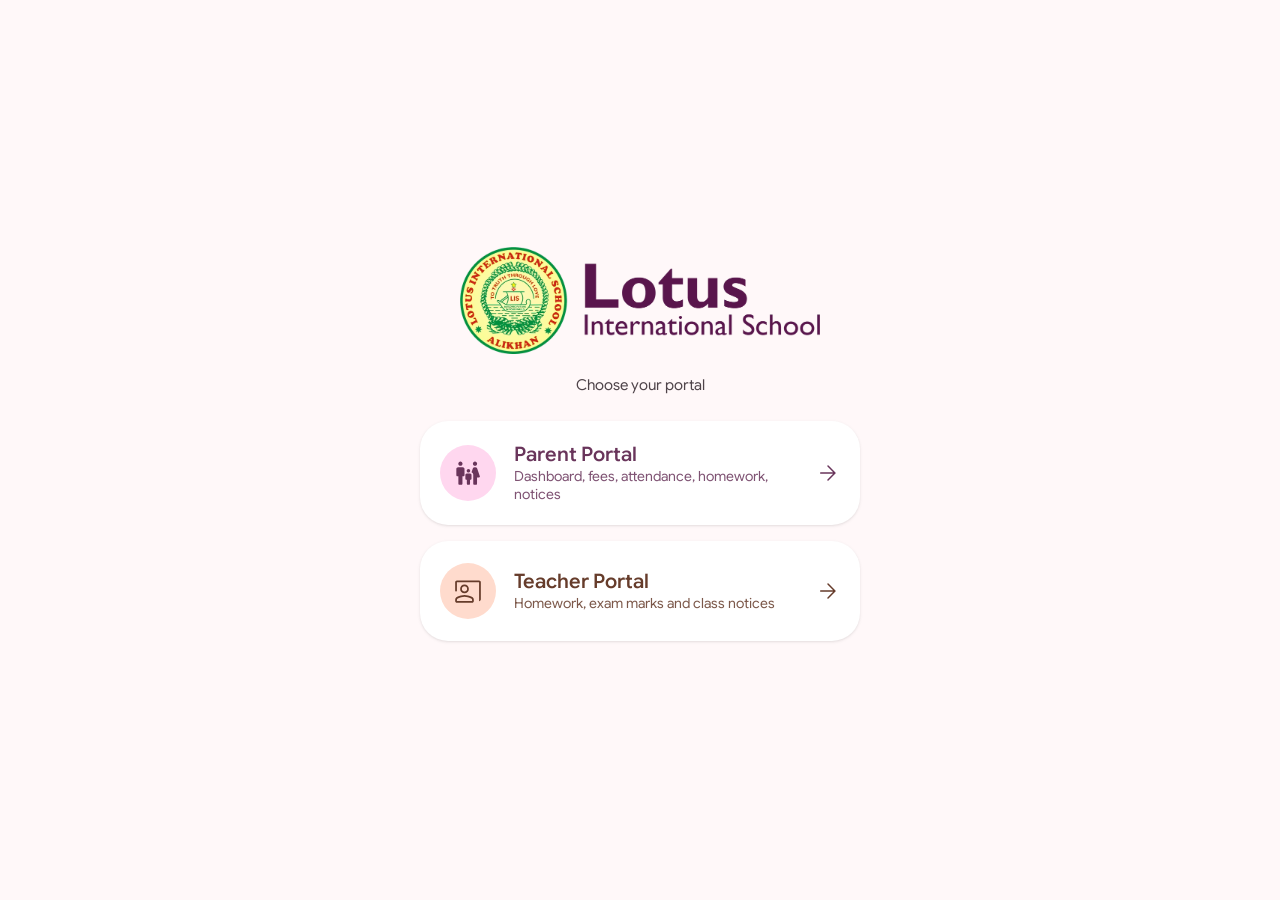
==== commit 976486f1: "Rebrand to Lotus EduNest, fix notice extraction, enhance PWA manifests & shortcuts, and build dedica" ====
--- a/index.html
+++ b/index.html
@@ -4,10 +4,16 @@
 <meta charset="utf-8">
 <meta name="viewport" content="width=device-width, initial-scale=1.0, viewport-fit=cover, interactive-widget=resizes-content">
 <meta name="format-detection" content="telephone=no">
+<meta name="application-name" content="Lotus EduNest">
 <meta name="mobile-web-app-capable" content="yes">
 <meta name="apple-mobile-web-app-capable" content="yes">
 <meta name="apple-mobile-web-app-status-bar-style" content="default">
-<title>EduNest Apps</title>
+<meta name="apple-mobile-web-app-title" content="Lotus EduNest">
+<title>Lotus EduNest · School Apps</title>
+<meta name="description" content="Lotus EduNest - Official digital campus portal for Lotus International School parents and teachers.">
+<meta property="og:title" content="Lotus EduNest · School Apps">
+<meta property="og:description" content="Lotus EduNest - Official digital campus portal for Lotus International School parents and teachers.">
+<meta property="og:type" content="website">
 <meta name="theme-color" content="#F2F2F7">
 <link rel="icon" href="school/logo-192.png" type="image/png">
 <link rel="apple-touch-icon" href="icons/parent-180.png">
@@ -21,12 +27,12 @@
   const choice = (href, cls, ic, title, sub) => h('a', { class: 'choice ' + cls, href },
     h('div', { class: 'ci' }, icon(ic)), h('div', null, h('b', null, title), h('span', null, sub)), icon('arrow_forward'));
   document.getElementById('app').replaceChildren(h('div', { class: 'page' }, h('div', { class: 'chooser-top' }, themeBtn()), h('div', { class: 'content' }, h('div', { class: 'chooser' },
-    brandWordmark() || h('div', null, brandMark('school-fill'), h('h1', null, CFG.schoolName || 'EduNest')),
-    h('p', null, 'Choose your app'),
-    choice('parent/', 'a', 'family_restroom', 'Parent App', 'Dashboard, fees, attendance, homework, notices'),
-    choice('teacher/', 'b', 'co_present', 'Teacher App', 'Homework, exam marks and class notices'),
+    brandWordmark() || h('div', null, brandMark('school-fill'), h('h1', null, 'Lotus EduNest')),
+    h('p', null, 'Choose your portal'),
+    choice('parent/', 'a', 'family_restroom', 'Parent Portal', 'Dashboard, fees, attendance, homework, notices'),
+    choice('teacher/', 'b', 'co_present', 'Teacher Portal', 'Homework, exam marks and class notices'),
     demoBanner()))));
-  if (CFG.schoolName) document.title = CFG.schoolName;
+  if (CFG.schoolName) document.title = 'Lotus EduNest · ' + CFG.schoolName;
 </script>
 </head>
 <body><div id="app"></div></body>
--- a/assets/app.css
+++ b/assets/app.css
@@ -1415,6 +1415,10 @@
 }
 .mk-row.chg { background: var(--secondary-container); }
 .mk-row.bad { background: var(--error-container); }
+.mk-row.lk .mk-in { background: var(--surface-container-high); color: var(--on-surface-variant); border-color: transparent; }
+.mk-row.lk .mk-in::placeholder { color: var(--on-surface-variant); opacity: 0.8; }
+.mk-row.lk .mk-ab { opacity: 0.4; }
+.mk-row.ul { background: var(--tertiary-container); }
 .mk-roll { font-size: 13px; font-weight: 600; color: var(--on-surface-variant); text-align: center; }
 .mk-name { min-width: 0; display: flex; flex-direction: column; overflow: hidden; }
 .mk-name b { font-weight: 600; font-size: 14px; color: var(--on-surface); white-space: nowrap; overflow: hidden; text-overflow: ellipsis; }
@@ -1518,7 +1522,7 @@
 .kid-switch .n { font-size: 12.5px; font-weight: 750; line-height: 1.15; white-space: nowrap; overflow: hidden; text-overflow: ellipsis; }
 .kid-switch .c { font-size: 10px; font-weight: 650; color: var(--secondary); line-height: 1.15; white-space: nowrap; }
 .avatar { background: linear-gradient(135deg, #0A84FF, #5E5CE6) !important; color: #fff !important; }
-.avatar.g2 { background: linear-gradient(135deg, #FF375F, #BF5AF2) !important; }
+.avatar.g2 { background: linear-gradient(135deg, var(--tertiary, #FF375F), var(--secondary, #BF5AF2)) !important; }
 
 /* floating frosted dock */
 .navbar { position: absolute; left: 50%; bottom: calc(14px + var(--sab)); transform: translateX(-50%); width: calc(100% - 28px); max-width: 430px;
@@ -1642,7 +1646,7 @@
 /* student ID card (wallet style) */
 .idcard { width: calc(100% - 32px); margin: 0 auto 16px; border-radius: var(--r-card); padding: 20px; color: #fff; position: relative; overflow: hidden;
   background: linear-gradient(135deg, #2b1055 0%, #7597de 100%); box-shadow: 0 16px 40px -10px rgba(117,151,222,0.45); transition: transform 0.4s var(--apple); }
-.idcard.g2 { background: linear-gradient(135deg, #59164C 0%, #FF375F 100%); box-shadow: 0 16px 40px -10px rgba(255,55,95,0.35); }
+.idcard.g2 { background: linear-gradient(135deg, var(--tertiary30, #59164C) 0%, var(--tertiary, #FF375F) 100%); box-shadow: var(--e2, 0 16px 40px -10px rgba(0,0,0,0.25)); }
 .idcard:active { transform: rotateY(10deg) rotateX(5deg) scale(1.02); }
 .idcard .holo { position: absolute; top: 0; right: 28px; width: 44px; height: 100%; transform: skewX(-18deg); pointer-events: none;
   background: linear-gradient(180deg, rgba(255,255,255,0.05), rgba(255,255,255,0.22), rgba(255,255,255,0.05)); }
@@ -1754,7 +1758,7 @@
 .ncard { width: calc(100% - 32px); margin: 0 auto 14px; border-radius: var(--r-card); padding: 18px 20px; color: #fff; position: relative; overflow: hidden;
   background: linear-gradient(135deg, #3a1c71 0%, #5E5CE6 100%); box-shadow: 0 14px 34px -12px rgba(94,92,230,0.5); }
 .ncard.cls { background: linear-gradient(135deg, #0b3a6f 0%, #0A84FF 100%); box-shadow: 0 14px 34px -12px rgba(10,132,255,0.45); }
-.ncard.pin { background: linear-gradient(135deg, #59164C 0%, #FF375F 100%); box-shadow: 0 14px 34px -12px rgba(255,55,95,0.4); }
+.ncard.pin { background: linear-gradient(135deg, var(--tertiary30, #59164C) 0%, var(--tertiary, #FF375F) 100%); box-shadow: var(--e2, 0 14px 34px -12px rgba(0,0,0,0.3)); }
 .ncard .holo { position: absolute; top: 0; right: 28px; width: 44px; height: 100%; transform: skewX(-18deg); pointer-events: none;
   background: linear-gradient(180deg, rgba(255,255,255,0.05), rgba(255,255,255,0.2), rgba(255,255,255,0.05)); }
 .ncard .top { display: flex; justify-content: space-between; align-items: center; gap: 8px; font-size: 11px; font-weight: 800; letter-spacing: 0.5px; text-transform: uppercase; margin-bottom: 12px; }
@@ -2373,3 +2377,396 @@
 .ncard, .widget, .card, .idcard, .paycard, .gp-slim {
   contain: paint;
 }
+
+/* 9. Dedicated Desktop & PC Layout (min-width: 900px: Laptops, Desktops, Monitors) */
+@keyframes btn-spin { from { transform: rotate(0deg); } to { transform: rotate(360deg); } }
+.spinning i { animation: btn-spin 0.8s linear infinite; }
+
+@media (min-width: 900px) {
+  :root {
+    --maxw: 1240px;
+  }
+
+  /* Full-width SaaS Portal Structure */
+  .page {
+    display: flex !important;
+    flex-direction: column !important;
+    height: 100vh !important;
+    overflow: hidden !important;
+    background: var(--surface) !important;
+  }
+
+  /* Desktop Header Bar (Tier 1: Global Branding & Controls) */
+  .page .topbar,
+  .topbar {
+    order: 0 !important;
+    position: relative !important;
+    top: 0 !important;
+    left: 0 !important;
+    width: 100% !important;
+    max-width: 100% !important;
+    min-height: 68px !important;
+    height: 68px !important;
+    padding: 0 40px !important;
+    margin: 0 !important;
+    background: var(--surface) !important;
+    border-bottom: 1px solid var(--outline-variant) !important;
+    display: flex !important;
+    align-items: center !important;
+    justify-content: space-between !important;
+    z-index: 30 !important;
+    box-shadow: none !important;
+    box-sizing: border-box !important;
+  }
+  .topbar.scrolled {
+    background: var(--surface) !important;
+    box-shadow: 0 1px 4px rgba(0,0,0,0.04) !important;
+  }
+  .topbar-title {
+    flex: 1 1 auto !important;
+    min-width: 0 !important;
+  }
+  .app-head {
+    display: flex !important;
+    align-items: center !important;
+    justify-content: space-between !important;
+    width: 100% !important;
+    gap: 20px !important;
+  }
+  .school-id {
+    display: flex !important;
+    align-items: center !important;
+    gap: 14px !important;
+  }
+  .school-badge {
+    width: 44px !important;
+    height: 44px !important;
+    border-radius: 14px !important;
+    font-size: 18px !important;
+  }
+  .school-txt b {
+    font-size: 17px !important;
+    font-weight: 750 !important;
+    letter-spacing: -0.3px !important;
+    color: var(--on-surface) !important;
+  }
+  .school-txt span {
+    font-size: 12.5px !important;
+    font-weight: 500 !important;
+    color: var(--on-surface-variant) !important;
+  }
+  .kid-switch {
+    height: 46px !important;
+    padding: 4px 14px 4px 6px !important;
+    border-radius: 23px !important;
+    background: var(--secondary-container) !important;
+    color: var(--on-secondary-container) !important;
+    border: 1px solid rgba(0,0,0,0.05) !important;
+    cursor: pointer !important;
+    transition: transform 0.15s ease, box-shadow 0.15s ease !important;
+  }
+  .kid-switch:hover {
+    transform: translateY(-1px) !important;
+    box-shadow: 0 4px 12px rgba(0,0,0,0.08) !important;
+  }
+  .kid-switch .n {
+    font-size: 14px !important;
+    font-weight: 700 !important;
+  }
+  .kid-switch .c {
+    font-size: 11.5px !important;
+  }
+
+  /* Desktop Top Navigation Tab Bar (Tier 2: Desktop Tabs docked below header) */
+  .page.has-nav .navbar,
+  .navbar {
+    order: 1 !important;
+    position: relative !important;
+    bottom: auto !important;
+    left: auto !important;
+    right: auto !important;
+    transform: none !important;
+    width: 100% !important;
+    max-width: 100% !important;
+    min-height: 54px !important;
+    height: 54px !important;
+    margin: 0 !important;
+    padding: 0 40px !important;
+    border-radius: 0 !important;
+    background: var(--surface-container-low) !important;
+    border-top: none !important;
+    border-bottom: 1px solid var(--outline-variant) !important;
+    box-shadow: 0 1px 3px rgba(0, 0, 0, 0.03) !important;
+    display: flex !important;
+    justify-content: flex-start !important;
+    align-items: center !important;
+    gap: 8px !important;
+    z-index: 25 !important;
+    box-sizing: border-box !important;
+  }
+  .nav-item {
+    flex: 0 0 auto !important;
+    flex-direction: row !important;
+    align-items: center !important;
+    justify-content: center !important;
+    gap: 8px !important;
+    padding: 7px 22px !important;
+    height: 38px !important;
+    min-height: 38px !important;
+    border-radius: 12px !important;
+    font-size: 13.5px !important;
+    font-weight: 600 !important;
+    color: var(--on-surface-variant) !important;
+    background: transparent !important;
+    cursor: pointer !important;
+    transition: all 0.18s cubic-bezier(0.16, 1, 0.3, 1) !important;
+  }
+  .nav-item:hover {
+    background: var(--surface-container-high) !important;
+    color: var(--on-surface) !important;
+  }
+  .nav-item[aria-selected='true'] {
+    background: var(--secondary-container) !important;
+    color: var(--on-secondary-container) !important;
+    font-weight: 700 !important;
+    box-shadow: 0 1px 3px rgba(0,0,0,0.06) !important;
+  }
+  .nav-pill {
+    background: transparent !important;
+    width: auto !important;
+    height: auto !important;
+    display: inline-flex !important;
+    align-items: center !important;
+    justify-content: center !important;
+    color: inherit !important;
+    transform: none !important;
+  }
+  .nav-pill .ic {
+    font-size: 20px !important;
+    width: 20px !important;
+    height: 20px !important;
+  }
+  .nav-item[aria-selected='true'] .nav-pill {
+    background: transparent !important;
+    color: inherit !important;
+    transform: none !important;
+  }
+
+  /* Desktop Content Canvas */
+  .page.has-nav .content,
+  .content {
+    order: 2 !important;
+    flex: 1 1 auto !important;
+    overflow-y: auto !important;
+    padding: 36px 40px 60px !important;
+    max-width: var(--maxw) !important;
+    margin: 0 auto !important;
+    width: 100% !important;
+    box-sizing: border-box !important;
+  }
+  .content > * {
+    max-width: 100% !important;
+    width: 100% !important;
+  }
+  .page.has-nav {
+    padding-bottom: 0 !important;
+  }
+
+  /* Desktop Greeting & Banner */
+  .greet2 {
+    display: flex !important;
+    align-items: center !important;
+    justify-content: space-between !important;
+    margin: 4px 0 26px 0 !important;
+  }
+  .greet2 h1 {
+    font-size: 34px !important;
+    font-weight: 700 !important;
+    letter-spacing: -0.025em !important;
+    color: var(--on-surface) !important;
+    line-height: 1.2 !important;
+  }
+  .greet2 small {
+    font-size: 14px !important;
+    font-weight: 600 !important;
+    letter-spacing: 0.2px !important;
+    color: var(--on-surface-variant) !important;
+  }
+
+  /* Desktop Gatepass Banner */
+  .gp-slim {
+    padding: 18px 26px !important;
+    border-radius: 20px !important;
+    margin-bottom: 26px !important;
+    box-shadow: 0 4px 16px rgba(0,0,0,0.04) !important;
+    border: 1px solid var(--outline-variant) !important;
+  }
+
+  /* Desktop 3-Column Executive Dashboard Grid */
+  .wgrid {
+    display: grid !important;
+    grid-template-columns: repeat(3, 1fr) !important;
+    gap: 24px !important;
+    margin-bottom: 32px !important;
+  }
+  .widget.wide {
+    grid-column: span 1 !important;
+  }
+  .widget {
+    min-height: 160px !important;
+    padding: 24px !important;
+    border-radius: 22px !important;
+    border: 1px solid var(--outline-variant) !important;
+    box-shadow: 0 3px 14px rgba(0,0,0,0.04) !important;
+    transition: transform 0.22s cubic-bezier(0.16, 1, 0.3, 1), box-shadow 0.22s ease !important;
+    cursor: pointer !important;
+  }
+  .widget:hover {
+    transform: translateY(-4px) !important;
+    box-shadow: 0 14px 32px rgba(0,0,0,0.09) !important;
+  }
+  .widget .wtop {
+    margin-bottom: 14px !important;
+  }
+  .widget .wlbl {
+    font-size: 14px !important;
+    font-weight: 650 !important;
+  }
+  .widget .wval {
+    font-size: 32px !important;
+    font-weight: 750 !important;
+    letter-spacing: -0.5px !important;
+  }
+  .widget .wsub {
+    font-size: 13.5px !important;
+    font-weight: 500 !important;
+  }
+
+  /* Desktop School & Class Notices Grid */
+  .nrow {
+    display: grid !important;
+    grid-template-columns: repeat(auto-fill, minmax(360px, 1fr)) !important;
+    gap: 22px !important;
+    overflow-x: visible !important;
+    padding: 0 !important;
+    margin-bottom: 32px !important;
+  }
+  .nrow.one {
+    grid-template-columns: 1fr !important;
+  }
+  .nrow .ncard {
+    width: 100% !important;
+    max-width: 100% !important;
+    flex: 1 1 100% !important;
+    margin: 0 !important;
+    border-radius: 20px !important;
+    min-height: 144px !important;
+    padding: 24px 26px !important;
+    border: 1px solid var(--outline-variant) !important;
+    box-shadow: 0 3px 14px rgba(0,0,0,0.04) !important;
+    transition: transform 0.2s ease, box-shadow 0.2s ease !important;
+  }
+  .nrow .ncard:hover {
+    transform: translateY(-3px) !important;
+    box-shadow: 0 10px 26px rgba(0,0,0,0.08) !important;
+  }
+  .nrow .ncard .nt {
+    font-size: 18.5px !important;
+    font-weight: 700 !important;
+  }
+  .nrow .ncard .nb {
+    font-size: 14.5px !important;
+    line-height: 1.5 !important;
+  }
+  .ndots {
+    display: none !important;
+  }
+
+  /* Desktop Pushed Sub-Pages */
+  .page.pushed {
+    z-index: 40 !important;
+    background: var(--surface) !important;
+  }
+  .page.pushed .topbar {
+    max-width: 100% !important;
+    padding: 0 40px !important;
+    height: 68px !important;
+  }
+  .page.pushed .content {
+    max-width: var(--maxw) !important;
+    padding: 36px 40px 60px !important;
+    margin: 0 auto !important;
+  }
+
+  /* Desktop Dialogs & Sheets Modal Window */
+  .sheet {
+    max-width: 580px !important;
+    margin: auto !important;
+    border-radius: 24px !important;
+    border: 1px solid var(--outline-variant) !important;
+    box-shadow: 0 24px 64px rgba(0, 0, 0, 0.22) !important;
+  }
+  .sheet-layer {
+    display: flex !important;
+    align-items: center !important;
+    justify-content: center !important;
+    padding: 32px !important;
+  }
+
+  /* Desktop Fees & Student ID Card */
+  .idcard {
+    max-width: 540px !important;
+    margin: 0 0 28px 0 !important;
+    border-radius: 22px !important;
+  }
+  .rc-table {
+    font-size: 14.5px !important;
+    border-radius: 16px !important;
+    overflow: hidden !important;
+    border: 1px solid var(--outline-variant) !important;
+  }
+  .rc-table th, .rc-table td {
+    padding: 16px 22px !important;
+  }
+
+  /* Desktop Teacher Marks Table (Spreadsheet Data Grid) */
+  .sheet-table-wrap {
+    max-height: 72vh !important;
+    border-radius: 18px !important;
+    border: 1px solid var(--outline-variant) !important;
+    box-shadow: 0 4px 20px rgba(0,0,0,0.05) !important;
+  }
+  .sheet-table {
+    font-size: 14.5px !important;
+    width: 100% !important;
+  }
+  .sheet-table th, .sheet-table td {
+    padding: 12px 18px !important;
+  }
+  .sheet-table input {
+    font-size: 15px !important;
+    height: 40px !important;
+    border-radius: 10px !important;
+  }
+
+  /* Desktop Login Portal */
+  .login {
+    max-width: 450px !important;
+    margin: 50px auto !important;
+    padding: 44px !important;
+    background: var(--surface) !important;
+    border-radius: 28px !important;
+    border: 1px solid var(--outline-variant) !important;
+    box-shadow: 0 16px 44px rgba(0,0,0,0.08) !important;
+  }
+  .login-hero {
+    margin-bottom: 24px !important;
+  }
+  .login-hero h1 {
+    font-size: 26px !important;
+  }
+  .login-form {
+    width: 100% !important;
+    margin: 0 !important;
+  }
+}
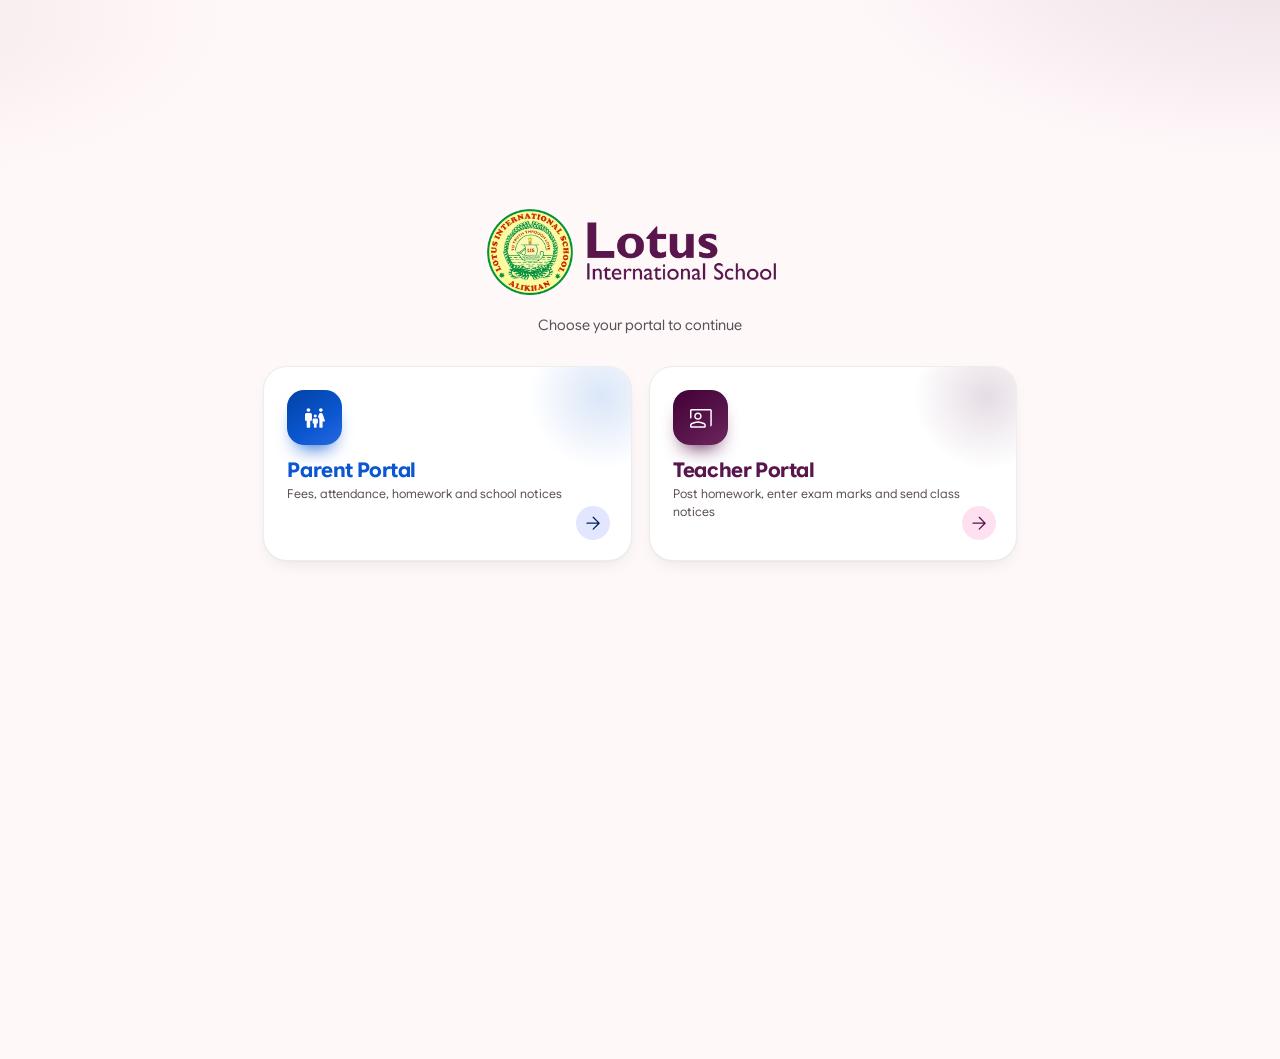
==== commit 84a1002b: "Upgrade to v1.8.0 with premium Apple x Google UI layer, desktop sidebar shell, and set UI zoom to 0." ====
--- a/index.html
+++ b/index.html
@@ -19,18 +19,23 @@
 <link rel="apple-touch-icon" href="icons/parent-180.png">
 <link rel="preload" href="assets/fonts/gsf.woff2" as="font" type="font/woff2" crossorigin>
 <link rel="stylesheet" href="assets/app.css">
+<link rel="stylesheet" href="assets/premium.css">
 <script src="config.js"></script>
 <script type="module">
-  import { CFG, h, icon, applyTheme, registerSW, demoBanner, brandMark, brandWordmark, themeBtn } from './assets/core.js';
+  import { CFG, h, icon, applyTheme, scheme, registerSW, demoBanner, brandMark, brandWordmark, themeBtn } from './assets/core.js';
   applyTheme(CFG.themeColor);
   registerSW();
-  const choice = (href, cls, ic, title, sub) => h('a', { class: 'choice ' + cls, href },
-    h('div', { class: 'ci' }, icon(ic)), h('div', null, h('b', null, title), h('span', null, sub)), icon('arrow_forward'));
+  // each portal card wears its own app colour: Parent = blue (parentThemeColor), Teacher = plum (themeColor)
+  const choice = (href, cls, ic, title, sub, hex) => {
+    const c = scheme(hex);
+    return h('a', { class: 'choice ' + cls, href, style: `--c-main:${c.primary};--c-cont:${c.primaryContainer};--c-on:${c.onPrimaryContainer};--c-deep:${c.primaryDeep};--c-bright:${c.primaryBright}` },
+      h('div', { class: 'ci' }, icon(ic)), h('div', { class: 'ct' }, h('b', null, title), h('span', null, sub)), h('div', { class: 'go' }, icon('arrow_forward')));
+  };
   document.getElementById('app').replaceChildren(h('div', { class: 'page' }, h('div', { class: 'chooser-top' }, themeBtn()), h('div', { class: 'content' }, h('div', { class: 'chooser' },
     brandWordmark() || h('div', null, brandMark('school-fill'), h('h1', null, 'Lotus EduNest')),
-    h('p', null, 'Choose your portal'),
-    choice('parent/', 'a', 'family_restroom', 'Parent Portal', 'Dashboard, fees, attendance, homework, notices'),
-    choice('teacher/', 'b', 'co_present', 'Teacher Portal', 'Homework, exam marks and class notices'),
+    h('p', null, 'Choose your portal to continue'),
+    choice('parent/', 'a', 'family_restroom', 'Parent Portal', 'Fees, attendance, homework and school notices', CFG.parentThemeColor || '#0B57D0'),
+    choice('teacher/', 'b', 'co_present', 'Teacher Portal', 'Post homework, enter exam marks and send class notices', CFG.themeColor || '#59164C'),
     demoBanner()))));
   if (CFG.schoolName) document.title = 'Lotus EduNest · ' + CFG.schoolName;
 </script>
--- a/assets/app.css
+++ b/assets/app.css
@@ -24,6 +24,10 @@
 * {
   box-sizing: border-box;
   -webkit-tap-highlight-color: transparent;
+}
+
+html {
+  zoom: 0.85;
 }
 
 html, body {
@@ -2382,391 +2386,4 @@
 @keyframes btn-spin { from { transform: rotate(0deg); } to { transform: rotate(360deg); } }
 .spinning i { animation: btn-spin 0.8s linear infinite; }
 
-@media (min-width: 900px) {
-  :root {
-    --maxw: 1240px;
-  }
-
-  /* Full-width SaaS Portal Structure */
-  .page {
-    display: flex !important;
-    flex-direction: column !important;
-    height: 100vh !important;
-    overflow: hidden !important;
-    background: var(--surface) !important;
-  }
-
-  /* Desktop Header Bar (Tier 1: Global Branding & Controls) */
-  .page .topbar,
-  .topbar {
-    order: 0 !important;
-    position: relative !important;
-    top: 0 !important;
-    left: 0 !important;
-    width: 100% !important;
-    max-width: 100% !important;
-    min-height: 68px !important;
-    height: 68px !important;
-    padding: 0 40px !important;
-    margin: 0 !important;
-    background: var(--surface) !important;
-    border-bottom: 1px solid var(--outline-variant) !important;
-    display: flex !important;
-    align-items: center !important;
-    justify-content: space-between !important;
-    z-index: 30 !important;
-    box-shadow: none !important;
-    box-sizing: border-box !important;
-  }
-  .topbar.scrolled {
-    background: var(--surface) !important;
-    box-shadow: 0 1px 4px rgba(0,0,0,0.04) !important;
-  }
-  .topbar-title {
-    flex: 1 1 auto !important;
-    min-width: 0 !important;
-  }
-  .app-head {
-    display: flex !important;
-    align-items: center !important;
-    justify-content: space-between !important;
-    width: 100% !important;
-    gap: 20px !important;
-  }
-  .school-id {
-    display: flex !important;
-    align-items: center !important;
-    gap: 14px !important;
-  }
-  .school-badge {
-    width: 44px !important;
-    height: 44px !important;
-    border-radius: 14px !important;
-    font-size: 18px !important;
-  }
-  .school-txt b {
-    font-size: 17px !important;
-    font-weight: 750 !important;
-    letter-spacing: -0.3px !important;
-    color: var(--on-surface) !important;
-  }
-  .school-txt span {
-    font-size: 12.5px !important;
-    font-weight: 500 !important;
-    color: var(--on-surface-variant) !important;
-  }
-  .kid-switch {
-    height: 46px !important;
-    padding: 4px 14px 4px 6px !important;
-    border-radius: 23px !important;
-    background: var(--secondary-container) !important;
-    color: var(--on-secondary-container) !important;
-    border: 1px solid rgba(0,0,0,0.05) !important;
-    cursor: pointer !important;
-    transition: transform 0.15s ease, box-shadow 0.15s ease !important;
-  }
-  .kid-switch:hover {
-    transform: translateY(-1px) !important;
-    box-shadow: 0 4px 12px rgba(0,0,0,0.08) !important;
-  }
-  .kid-switch .n {
-    font-size: 14px !important;
-    font-weight: 700 !important;
-  }
-  .kid-switch .c {
-    font-size: 11.5px !important;
-  }
-
-  /* Desktop Top Navigation Tab Bar (Tier 2: Desktop Tabs docked below header) */
-  .page.has-nav .navbar,
-  .navbar {
-    order: 1 !important;
-    position: relative !important;
-    bottom: auto !important;
-    left: auto !important;
-    right: auto !important;
-    transform: none !important;
-    width: 100% !important;
-    max-width: 100% !important;
-    min-height: 54px !important;
-    height: 54px !important;
-    margin: 0 !important;
-    padding: 0 40px !important;
-    border-radius: 0 !important;
-    background: var(--surface-container-low) !important;
-    border-top: none !important;
-    border-bottom: 1px solid var(--outline-variant) !important;
-    box-shadow: 0 1px 3px rgba(0, 0, 0, 0.03) !important;
-    display: flex !important;
-    justify-content: flex-start !important;
-    align-items: center !important;
-    gap: 8px !important;
-    z-index: 25 !important;
-    box-sizing: border-box !important;
-  }
-  .nav-item {
-    flex: 0 0 auto !important;
-    flex-direction: row !important;
-    align-items: center !important;
-    justify-content: center !important;
-    gap: 8px !important;
-    padding: 7px 22px !important;
-    height: 38px !important;
-    min-height: 38px !important;
-    border-radius: 12px !important;
-    font-size: 13.5px !important;
-    font-weight: 600 !important;
-    color: var(--on-surface-variant) !important;
-    background: transparent !important;
-    cursor: pointer !important;
-    transition: all 0.18s cubic-bezier(0.16, 1, 0.3, 1) !important;
-  }
-  .nav-item:hover {
-    background: var(--surface-container-high) !important;
-    color: var(--on-surface) !important;
-  }
-  .nav-item[aria-selected='true'] {
-    background: var(--secondary-container) !important;
-    color: var(--on-secondary-container) !important;
-    font-weight: 700 !important;
-    box-shadow: 0 1px 3px rgba(0,0,0,0.06) !important;
-  }
-  .nav-pill {
-    background: transparent !important;
-    width: auto !important;
-    height: auto !important;
-    display: inline-flex !important;
-    align-items: center !important;
-    justify-content: center !important;
-    color: inherit !important;
-    transform: none !important;
-  }
-  .nav-pill .ic {
-    font-size: 20px !important;
-    width: 20px !important;
-    height: 20px !important;
-  }
-  .nav-item[aria-selected='true'] .nav-pill {
-    background: transparent !important;
-    color: inherit !important;
-    transform: none !important;
-  }
-
-  /* Desktop Content Canvas */
-  .page.has-nav .content,
-  .content {
-    order: 2 !important;
-    flex: 1 1 auto !important;
-    overflow-y: auto !important;
-    padding: 36px 40px 60px !important;
-    max-width: var(--maxw) !important;
-    margin: 0 auto !important;
-    width: 100% !important;
-    box-sizing: border-box !important;
-  }
-  .content > * {
-    max-width: 100% !important;
-    width: 100% !important;
-  }
-  .page.has-nav {
-    padding-bottom: 0 !important;
-  }
-
-  /* Desktop Greeting & Banner */
-  .greet2 {
-    display: flex !important;
-    align-items: center !important;
-    justify-content: space-between !important;
-    margin: 4px 0 26px 0 !important;
-  }
-  .greet2 h1 {
-    font-size: 34px !important;
-    font-weight: 700 !important;
-    letter-spacing: -0.025em !important;
-    color: var(--on-surface) !important;
-    line-height: 1.2 !important;
-  }
-  .greet2 small {
-    font-size: 14px !important;
-    font-weight: 600 !important;
-    letter-spacing: 0.2px !important;
-    color: var(--on-surface-variant) !important;
-  }
-
-  /* Desktop Gatepass Banner */
-  .gp-slim {
-    padding: 18px 26px !important;
-    border-radius: 20px !important;
-    margin-bottom: 26px !important;
-    box-shadow: 0 4px 16px rgba(0,0,0,0.04) !important;
-    border: 1px solid var(--outline-variant) !important;
-  }
-
-  /* Desktop 3-Column Executive Dashboard Grid */
-  .wgrid {
-    display: grid !important;
-    grid-template-columns: repeat(3, 1fr) !important;
-    gap: 24px !important;
-    margin-bottom: 32px !important;
-  }
-  .widget.wide {
-    grid-column: span 1 !important;
-  }
-  .widget {
-    min-height: 160px !important;
-    padding: 24px !important;
-    border-radius: 22px !important;
-    border: 1px solid var(--outline-variant) !important;
-    box-shadow: 0 3px 14px rgba(0,0,0,0.04) !important;
-    transition: transform 0.22s cubic-bezier(0.16, 1, 0.3, 1), box-shadow 0.22s ease !important;
-    cursor: pointer !important;
-  }
-  .widget:hover {
-    transform: translateY(-4px) !important;
-    box-shadow: 0 14px 32px rgba(0,0,0,0.09) !important;
-  }
-  .widget .wtop {
-    margin-bottom: 14px !important;
-  }
-  .widget .wlbl {
-    font-size: 14px !important;
-    font-weight: 650 !important;
-  }
-  .widget .wval {
-    font-size: 32px !important;
-    font-weight: 750 !important;
-    letter-spacing: -0.5px !important;
-  }
-  .widget .wsub {
-    font-size: 13.5px !important;
-    font-weight: 500 !important;
-  }
-
-  /* Desktop School & Class Notices Grid */
-  .nrow {
-    display: grid !important;
-    grid-template-columns: repeat(auto-fill, minmax(360px, 1fr)) !important;
-    gap: 22px !important;
-    overflow-x: visible !important;
-    padding: 0 !important;
-    margin-bottom: 32px !important;
-  }
-  .nrow.one {
-    grid-template-columns: 1fr !important;
-  }
-  .nrow .ncard {
-    width: 100% !important;
-    max-width: 100% !important;
-    flex: 1 1 100% !important;
-    margin: 0 !important;
-    border-radius: 20px !important;
-    min-height: 144px !important;
-    padding: 24px 26px !important;
-    border: 1px solid var(--outline-variant) !important;
-    box-shadow: 0 3px 14px rgba(0,0,0,0.04) !important;
-    transition: transform 0.2s ease, box-shadow 0.2s ease !important;
-  }
-  .nrow .ncard:hover {
-    transform: translateY(-3px) !important;
-    box-shadow: 0 10px 26px rgba(0,0,0,0.08) !important;
-  }
-  .nrow .ncard .nt {
-    font-size: 18.5px !important;
-    font-weight: 700 !important;
-  }
-  .nrow .ncard .nb {
-    font-size: 14.5px !important;
-    line-height: 1.5 !important;
-  }
-  .ndots {
-    display: none !important;
-  }
-
-  /* Desktop Pushed Sub-Pages */
-  .page.pushed {
-    z-index: 40 !important;
-    background: var(--surface) !important;
-  }
-  .page.pushed .topbar {
-    max-width: 100% !important;
-    padding: 0 40px !important;
-    height: 68px !important;
-  }
-  .page.pushed .content {
-    max-width: var(--maxw) !important;
-    padding: 36px 40px 60px !important;
-    margin: 0 auto !important;
-  }
-
-  /* Desktop Dialogs & Sheets Modal Window */
-  .sheet {
-    max-width: 580px !important;
-    margin: auto !important;
-    border-radius: 24px !important;
-    border: 1px solid var(--outline-variant) !important;
-    box-shadow: 0 24px 64px rgba(0, 0, 0, 0.22) !important;
-  }
-  .sheet-layer {
-    display: flex !important;
-    align-items: center !important;
-    justify-content: center !important;
-    padding: 32px !important;
-  }
-
-  /* Desktop Fees & Student ID Card */
-  .idcard {
-    max-width: 540px !important;
-    margin: 0 0 28px 0 !important;
-    border-radius: 22px !important;
-  }
-  .rc-table {
-    font-size: 14.5px !important;
-    border-radius: 16px !important;
-    overflow: hidden !important;
-    border: 1px solid var(--outline-variant) !important;
-  }
-  .rc-table th, .rc-table td {
-    padding: 16px 22px !important;
-  }
-
-  /* Desktop Teacher Marks Table (Spreadsheet Data Grid) */
-  .sheet-table-wrap {
-    max-height: 72vh !important;
-    border-radius: 18px !important;
-    border: 1px solid var(--outline-variant) !important;
-    box-shadow: 0 4px 20px rgba(0,0,0,0.05) !important;
-  }
-  .sheet-table {
-    font-size: 14.5px !important;
-    width: 100% !important;
-  }
-  .sheet-table th, .sheet-table td {
-    padding: 12px 18px !important;
-  }
-  .sheet-table input {
-    font-size: 15px !important;
-    height: 40px !important;
-    border-radius: 10px !important;
-  }
-
-  /* Desktop Login Portal */
-  .login {
-    max-width: 450px !important;
-    margin: 50px auto !important;
-    padding: 44px !important;
-    background: var(--surface) !important;
-    border-radius: 28px !important;
-    border: 1px solid var(--outline-variant) !important;
-    box-shadow: 0 16px 44px rgba(0,0,0,0.08) !important;
-  }
-  .login-hero {
-    margin-bottom: 24px !important;
-  }
-  .login-hero h1 {
-    font-size: 26px !important;
-  }
-  .login-form {
-    width: 100% !important;
-    margin: 0 !important;
-  }
-}
+/* PC layout, premium surfaces and the new colour language live in premium.css (loaded after this file). */
--- a/assets/premium.css
+++ b/assets/premium.css
@@ -0,0 +1,514 @@
+/* =====================================================================================================
+   EduNest 1.8: Premium layer (Google x Apple).  Loaded AFTER app.css, so it has the last word.
+   - Colours come from core.js scheme(): Teacher = plum, Parent = blue; every surface, accent and chart stays in that hue family.
+   - Phones: floating glass dock.  Tablets: centred column.  PC (>= 1024px): sidebar app shell with two-column dashboards.
+   ===================================================================================================== */
+:root {
+  --r-xs: 10px; --r-sm: 14px; --r-md: 20px; --r-lg: 26px; --r-xl: 32px;
+  --hair: color-mix(in srgb, var(--on-surface) 8%, transparent);
+  --hair-2: color-mix(in srgb, var(--on-surface) 14%, transparent);
+  --sh-1: 0 1px 2px rgb(16 24 40 / 0.05);
+  --sh-2: 0 1px 2px rgb(16 24 40 / 0.04), 0 8px 24px -10px rgb(16 24 40 / 0.12);
+  --sh-3: 0 2px 6px rgb(16 24 40 / 0.05), 0 24px 56px -18px rgb(16 24 40 / 0.26);
+  --glow: color-mix(in srgb, var(--primary) 34%, transparent);
+  --grad: linear-gradient(140deg, var(--primary-deep) 0%, var(--primary) 55%, var(--primary-bright) 120%);
+  --side-w: 276px;
+  --spring: cubic-bezier(0.32, 0.72, 0, 1);
+  --maxw: 600px;
+}
+html {
+  zoom: 0.85;
+}
+html, body { background: var(--surface); }
+body { font-feature-settings: 'cv11', 'ss01'; text-rendering: optimizeLegibility; }
+.page {
+  background:
+    radial-gradient(820px 380px at 100% -6%, color-mix(in srgb, var(--primary) 11%, transparent), transparent 64%),
+    radial-gradient(640px 320px at -8% 2%, color-mix(in srgb, var(--tertiary) 8%, transparent), transparent 62%),
+    var(--surface);
+}
+.page.pushed { background: var(--surface); }
+::selection { background: color-mix(in srgb, var(--primary) 22%, transparent); }
+:focus-visible { outline: 3px solid color-mix(in srgb, var(--primary) 55%, transparent); outline-offset: 2px; }
+.spinning .ic { animation: btn-spin 0.8s linear infinite; }
+.demo-banner { background: var(--primary-container); color: var(--on-primary-container); border-radius: var(--r-sm); margin: 6px 16px 4px; padding: 10px 14px; font-size: 13px; font-weight: 500; box-shadow: none; }
+.fade-in { animation: rise 0.42s var(--spring) both; }
+@keyframes rise { from { opacity: 0; transform: translateY(8px); } to { opacity: 1; transform: none; } }
+
+/* ------------------------------------------------------------------ top bar and identity */
+.topbar { background: transparent; min-height: 64px; padding: calc(8px + var(--sat)) 14px 8px 16px; }
+.topbar.scrolled { background: color-mix(in srgb, var(--surface) 78%, transparent); backdrop-filter: saturate(180%) blur(22px); -webkit-backdrop-filter: saturate(180%) blur(22px); box-shadow: 0 1px 0 var(--hair); }
+.topbar-title { padding: 0; font-weight: 650; }
+.topbar-actions { gap: 8px !important; }
+.icon-btn.glassy { background: #fff; border: 1px solid var(--hair); box-shadow: var(--sh-1); width: 42px; height: 42px; min-width: 42px; min-height: 42px; border-radius: 50%; color: var(--on-surface-variant); }
+@media (hover: hover) { .icon-btn.glassy:hover { background: var(--primary-container); color: var(--primary); } }
+.app-head { display: flex; align-items: center; justify-content: space-between; gap: 10px; width: 100%; min-width: 0; }
+.school-id { display: flex; align-items: center; gap: 11px; min-width: 0; flex: 1 1 auto; }
+.school-badge { width: 40px; height: 40px; border-radius: 50%; background: #fff; border: 1px solid var(--hair); box-shadow: var(--sh-2); padding: 0; flex: none; overflow: hidden; display: grid; place-items: center; color: var(--primary); font-weight: 800; }
+.school-badge img { width: 100%; height: 100%; object-fit: cover; }
+.school-txt b { font-size: 15px; font-weight: 700; letter-spacing: -0.015em; color: var(--on-surface); }
+.school-txt span { font-size: 11.5px; font-weight: 500; color: var(--on-surface-variant); }
+.crumb { display: none; }
+.kid-switch { background: #fff !important; border: 1px solid var(--hair) !important; box-shadow: var(--sh-2) !important; backdrop-filter: none; height: 46px; padding: 4px 12px 4px 5px !important; gap: 9px; border-radius: 999px !important; color: var(--on-surface); flex: 0 1 auto; }
+.kid-switch .n { font-size: 13.5px; font-weight: 700; color: var(--on-surface); }
+.kid-switch .c { font-size: 11px; font-weight: 600; color: var(--primary); opacity: 1; }
+.kid-switch > .ic { color: var(--on-surface-variant); }
+@media (hover: hover) { .kid-switch:hover { border-color: var(--hair-2) !important; transform: none; box-shadow: var(--sh-3) !important; } }
+.avatar, .kid-switch .avatar { background: var(--grad) !important; color: #fff !important; font-weight: 700; box-shadow: inset 0 0 0 1px rgb(255 255 255 / 0.25); }
+.avatar.g2 { background: linear-gradient(140deg, var(--tertiary-deep), var(--tertiary) 60%, var(--tertiary-bright) 130%) !important; }
+.kid-switch .avatar.sm { width: 34px; height: 34px; font-size: 12px; }
+@media (max-width: 520px) {
+  .school-txt span { display: none; }
+  .school-txt b { font-size: 14.5px; }
+  .kid-switch { max-width: 46vw; }
+}
+@media (max-width: 440px) { .school-txt { display: none; } }
+@media (max-width: 400px) { .kid-switch > .ic { display: none; } .topbar { padding-left: 12px; padding-right: 10px; } .school-badge { width: 36px; height: 36px; } }
+
+/* ------------------------------------------------------------------ floating dock (phones / tablets) */
+.navbar {
+  background: color-mix(in srgb, #fff 82%, transparent); backdrop-filter: saturate(200%) blur(28px); -webkit-backdrop-filter: saturate(200%) blur(28px);
+  border: 1px solid var(--hair); border-radius: 28px; padding: 6px; box-shadow: 0 18px 40px -12px rgb(16 24 40 / 0.28), 0 2px 6px rgb(16 24 40 / 0.06);
+  max-width: 440px; bottom: calc(14px + var(--sab));
+}
+.nav-brand, .nav-foot { display: none; }
+.nav-item { min-height: 54px; gap: 3px; font-size: 11px; font-weight: 600; letter-spacing: 0; color: var(--on-surface-variant); border-radius: 22px; transition: color 0.2s; }
+.nav-pill { width: 58px; height: 30px; border-radius: 15px; }
+.nav-pill::before { display: block; background: var(--primary-container); transform: scale(0.6); opacity: 0; transition: transform 0.35s var(--spring), opacity 0.2s; }
+.nav-item[aria-selected='true'] { color: var(--primary); font-weight: 700; }
+.nav-item[aria-selected='true'] .nav-pill { color: var(--primary); transform: none; background: transparent; }
+.nav-item[aria-selected='true'] .nav-pill::before { transform: none; opacity: 1; }
+.nav-pill .ic { width: 22px; height: 22px; }
+.nav-label { line-height: 1.1; }
+
+/* ------------------------------------------------------------------ headings, sections */
+.greet2 { margin: 6px 20px 6px; }
+.greet2 small { display: block; font-size: 13px; font-weight: 600; color: var(--primary); letter-spacing: 0.01em; text-transform: none; }
+.greet2 h1 { margin: 2px 0 0; font-size: clamp(27px, 7.4vw, 34px); font-weight: 700; letter-spacing: -0.03em; line-height: 1.12; color: var(--on-surface); }
+.section-label { margin: 22px 20px 8px; font-size: 13px; font-weight: 700; letter-spacing: 0.02em; text-transform: none; color: var(--on-surface-variant); display: flex; align-items: center; gap: 8px; }
+.section-label.wlabel { margin-top: 20px; }
+
+/* ------------------------------------------------------------------ surfaces */
+.card, .notice, .hw, .subj, .login-form { background: #fff; border: 1px solid var(--hair); box-shadow: var(--sh-2); border-radius: var(--r-lg); backdrop-filter: none; -webkit-backdrop-filter: none; }
+.card { margin: 10px 16px; padding: 20px; }
+.card-title { font-size: 13px; font-weight: 700; letter-spacing: 0.01em; color: var(--on-surface-variant); text-transform: none; }
+.card-title .ic { color: var(--primary); }
+.list { background: #fff; border: 1px solid var(--hair); box-shadow: var(--sh-2); border-radius: var(--r-lg); overflow: hidden; gap: 0; margin: 8px 16px; }
+.li { background: transparent; border-radius: 0 !important; min-height: 68px; padding: 12px 16px; backdrop-filter: none !important; -webkit-backdrop-filter: none !important; box-shadow: none; }
+.list > .li { border-bottom: 0; }
+.list > .li + .li { border-top: 1px solid var(--hair); }
+.li-title { font-weight: 650; letter-spacing: -0.005em; }
+.li-lead { width: 44px; height: 44px; border-radius: 14px !important; background: var(--primary-container) !important; color: var(--primary) !important; }
+.li.tap:hover, .li.tap:active { background: color-mix(in srgb, var(--primary) 5%, #fff); }
+.amount { font-size: 16px; font-weight: 700; letter-spacing: -0.01em; font-variant-numeric: tabular-nums; }
+.kvs > div { display: flex; justify-content: space-between; gap: 16px; padding: 11px 0; border-bottom: 1px solid var(--hair); font-size: 14px; }
+.kvs > div:last-child { border-bottom: 0; }
+.kvs span { color: var(--on-surface-variant); flex: none; }
+.kvs b { font-weight: 650; text-align: right; overflow-wrap: anywhere; }
+.foot-note { margin: 16px 24px 6px; font-size: 12px; color: var(--on-surface-variant); text-align: center; line-height: 1.5; }
+.pill { border-radius: 999px; padding: 3px 10px; background: var(--surface-container-high); font-weight: 650; }
+.pill.ok { background: var(--ok-container); color: var(--on-ok-container); }
+.t-green { color: var(--ok); } .t-orange { color: var(--warn); } .t-red { color: var(--error); } .t-blue { color: var(--primary); } .t-purple { color: var(--tertiary); }
+
+/* ------------------------------------------------------------------ dashboard widgets */
+.wgrid { display: grid; grid-template-columns: 1fr 1fr; gap: 12px; margin: 8px 16px 4px; }
+.widget {
+  background: #fff !important; color: var(--on-surface) !important; border: 1px solid var(--hair); box-shadow: var(--sh-2); border-radius: var(--r-lg);
+  padding: 16px; min-height: 150px; display: flex; flex-direction: column; justify-content: space-between; text-align: left; position: relative; overflow: hidden;
+  transition: transform 0.35s var(--spring), box-shadow 0.35s var(--spring); backdrop-filter: none !important; -webkit-backdrop-filter: none !important;
+}
+.widget::after { content: ''; position: absolute; right: -36px; top: -36px; width: 140px; height: 140px; border-radius: 50%; background: radial-gradient(closest-side, var(--wt, transparent), transparent); pointer-events: none; }
+.widget:has(.c-green) { --wt: color-mix(in srgb, var(--ok) 18%, transparent); }
+.widget:has(.c-orange) { --wt: color-mix(in srgb, var(--warn) 20%, transparent); }
+.widget:has(.c-blue) { --wt: color-mix(in srgb, var(--primary) 16%, transparent); }
+.widget:has(.c-indigo) { --wt: color-mix(in srgb, var(--secondary) 18%, transparent); }
+.widget:has(.c-purple) { --wt: color-mix(in srgb, var(--tertiary) 18%, transparent); }
+.widget.wide { grid-column: span 2; min-height: 124px; }
+.wtop { display: flex; align-items: flex-start; justify-content: space-between; gap: 8px; position: relative; z-index: 1; }
+.wicon { width: 44px; height: 44px; border-radius: 14px; display: grid; place-items: center; transition: transform 0.35s var(--spring); }
+.wicon.c-green { background: var(--ok-container) !important; color: var(--ok) !important; }
+.wicon.c-orange { background: var(--warn-container) !important; color: var(--warn) !important; }
+.wicon.c-blue { background: var(--primary-container) !important; color: var(--primary) !important; }
+.wicon.c-indigo { background: var(--secondary-container) !important; color: var(--secondary) !important; }
+.wicon.c-purple { background: var(--tertiary-container) !important; color: var(--tertiary) !important; }
+.wbadge { background: var(--surface-container-high); color: var(--on-surface-variant) !important; padding: 4px 10px; border-radius: 999px; font-size: 11.5px; font-weight: 650; text-transform: none; letter-spacing: 0; white-space: nowrap; }
+.wbadge.t-green { background: var(--ok-container); color: var(--on-ok-container) !important; }
+.wbadge.t-orange { background: var(--warn-container); color: var(--on-warn-container) !important; }
+.wbadge.t-red { background: var(--error-container); color: var(--on-error-container) !important; }
+.wbadge.t-blue { background: var(--primary-container); color: var(--on-primary-container) !important; }
+.wbadge.t-purple { background: var(--tertiary-container); color: var(--on-tertiary-container) !important; }
+.widget > div:last-child { position: relative; z-index: 1; margin-top: 18px; }
+.wlbl { font-size: 13px; font-weight: 600; opacity: 1; color: var(--on-surface-variant); text-transform: none; letter-spacing: 0; }
+.wval { font-size: 28px; font-weight: 700; letter-spacing: -0.035em; line-height: 1.1; margin-top: 2px; font-variant-numeric: tabular-nums; color: var(--on-surface); }
+.wval.sm { font-size: 17px; letter-spacing: -0.02em; line-height: 1.3; }
+.wsub { font-size: 12.5px; color: var(--on-surface-variant); opacity: 1; margin-top: 3px; }
+@media (hover: hover) {
+  .widget:hover { transform: translateY(-4px); box-shadow: var(--sh-3); }
+  .widget:hover .wicon { transform: scale(1.08) rotate(-3deg); }
+}
+.widget:active { transform: scale(0.98); }
+
+/* ------------------------------------------------------------------ gate pass */
+.gp-slim { background: #fff; border: 1px solid var(--hair); box-shadow: var(--sh-2); border-radius: var(--r-lg); margin: 8px 16px 12px; padding: 14px 16px 14px 20px; position: relative; overflow: hidden; }
+.gp-slim { box-shadow: inset 5px 0 0 var(--ok), var(--sh-2); }
+.gp-slim.wait { box-shadow: inset 5px 0 0 var(--warn), var(--sh-2); }
+.gp-slim .gp-ic { width: 44px; height: 44px; border-radius: 14px; background: var(--ok-container); color: var(--ok); }
+.gp-slim.wait .gp-ic { background: var(--warn-container); color: var(--warn); }
+.gp-k { font-size: 11.5px; font-weight: 700; letter-spacing: 0.02em; color: var(--ok); display: flex; justify-content: space-between; gap: 8px; }
+.gp-k span { color: var(--on-surface-variant); font-weight: 600; }
+.gp-slim.wait .gp-k { color: var(--warn); }
+.gp-t { font-size: 15px; font-weight: 700; letter-spacing: -0.01em; }
+.gp-s { font-size: 12.5px; color: var(--on-surface-variant); }
+.gp-time { font-size: 18px; font-weight: 700; color: var(--ok); letter-spacing: -0.02em; font-variant-numeric: tabular-nums; }
+
+/* ------------------------------------------------------------------ notices (wallet cards) */
+.nrow { padding: 4px 16px 10px; gap: 12px; }
+.ncard { border-radius: var(--r-xl); color: #fff; padding: 20px 22px; min-height: 172px; position: relative; overflow: hidden; border: 0; box-shadow: 0 22px 36px -22px color-mix(in srgb, var(--primary) 70%, #000); }
+.ncard.sch { background: radial-gradient(120% 90% at 100% 0%, rgb(255 255 255 / 0.2), transparent 55%), linear-gradient(145deg, var(--primary-deep), var(--primary) 58%, var(--primary-bright) 130%); }
+.ncard.cls { background: radial-gradient(120% 90% at 100% 0%, rgb(255 255 255 / 0.2), transparent 55%), linear-gradient(145deg, var(--tertiary-deep), var(--tertiary) 58%, var(--tertiary-bright) 130%); box-shadow: 0 22px 36px -22px color-mix(in srgb, var(--tertiary) 70%, #000); }
+.ncard.pin { background: radial-gradient(120% 90% at 100% 0%, rgb(255 255 255 / 0.25), transparent 55%), linear-gradient(145deg, var(--warn-deep), var(--warn) 58%, var(--warn-bright) 130%); box-shadow: 0 22px 36px -22px color-mix(in srgb, var(--warn) 70%, #000); }
+.ncard .holo { opacity: 0.35; }
+.ncard .top { display: flex; align-items: center; justify-content: space-between; gap: 10px; font-size: 11px; font-weight: 700; letter-spacing: 0.09em; text-transform: uppercase; opacity: 0.95; }
+.ncard .top span { background: rgb(255 255 255 / 0.2); border-radius: 999px; padding: 4px 11px; font-size: 11.5px; letter-spacing: 0; text-transform: none; font-weight: 650; white-space: nowrap; }
+.ncard .nt { font-size: 20px; font-weight: 700; letter-spacing: -0.025em; line-height: 1.2; margin: 16px 0 6px; }
+.ncard .nb { font-size: 14px; line-height: 1.5; opacity: 0.92; margin-bottom: 16px; }
+.ncard .bot { margin-top: auto; padding-top: 14px; display: flex; justify-content: space-between; gap: 10px; font-size: 12px; opacity: 0.88; border-top: 1px solid rgb(255 255 255 / 0.22); }
+.nrow .ncard { flex: 0 0 88%; }
+.nrow.one .ncard { flex-basis: 100%; }
+.ndots i.on { background: var(--primary); }
+.notice { margin: 10px 16px; padding: 18px; }
+.notice.pin { box-shadow: inset 4px 0 0 var(--warn), var(--sh-2); }
+.notice .nk { display: flex; flex-wrap: wrap; gap: 6px; align-items: center; font-size: 12px; color: var(--on-surface-variant); margin-bottom: 8px; }
+.notice .nk .src { background: var(--primary-container); color: var(--on-primary-container); border-radius: 999px; padding: 3px 10px; font-weight: 650; }
+.notice .nk .src.cls { background: var(--tertiary-container); color: var(--on-tertiary-container); }
+.notice .nk .src.pinned { background: var(--warn-container); color: var(--on-warn-container); }
+.notice h3 { margin: 0 0 4px; font-size: 17px; font-weight: 700; letter-spacing: -0.015em; }
+.notice p { margin: 0; color: var(--on-surface-variant); font-size: 14px; line-height: 1.55; white-space: pre-wrap; }
+.notice .nf { display: flex; justify-content: space-between; gap: 10px; margin-top: 12px; font-size: 12px; color: var(--on-surface-variant); }
+
+/* ------------------------------------------------------------------ student card, fees */
+.idcard { background: radial-gradient(110% 90% at 100% 0%, rgb(255 255 255 / 0.22), transparent 55%), var(--grad); border-radius: var(--r-xl); box-shadow: 0 24px 40px -24px color-mix(in srgb, var(--primary) 75%, #000); border: 0; }
+.idcard.g2 { background: radial-gradient(110% 90% at 100% 0%, rgb(255 255 255 / 0.22), transparent 55%), linear-gradient(145deg, var(--tertiary-deep), var(--tertiary) 58%, var(--tertiary-bright) 130%); }
+.idcard .ph { background: #fff; color: var(--primary); border-radius: 18px; font-weight: 800; }
+.idcard .nm { font-weight: 700; letter-spacing: -0.02em; }
+.paycard { margin: 10px 16px; border-radius: var(--r-xl); padding: 24px; border: 0; background: radial-gradient(110% 90% at 100% 0%, rgb(255 255 255 / 0.22), transparent 55%), var(--grad); box-shadow: 0 28px 44px -26px color-mix(in srgb, var(--primary) 80%, #000); color: #fff; position: relative; overflow: hidden; }
+.paycard.clear { background: radial-gradient(110% 90% at 100% 0%, rgb(255 255 255 / 0.22), transparent 55%), linear-gradient(145deg, var(--ok-deep), var(--ok) 60%, var(--ok-bright) 130%); box-shadow: 0 28px 44px -26px color-mix(in srgb, var(--ok) 80%, #000); }
+.paycard .lbl { font-size: 13px; font-weight: 600; color: rgb(255 255 255 / 0.85); }
+.paycard .amt { font-size: clamp(38px, 11vw, 52px); font-weight: 700; letter-spacing: -0.045em; line-height: 1.05; margin: 6px 0 4px; font-variant-numeric: tabular-nums; }
+.paycard .meta { color: rgb(255 255 255 / 0.9); font-weight: 600; font-size: 14px; }
+.paycard.clear .meta { color: rgb(255 255 255 / 0.92); }
+.paycard .per { font-size: 12px; color: rgb(255 255 255 / 0.7); margin-top: 2px; }
+.pay-btn { display: flex; align-items: center; justify-content: center; gap: 8px; height: 54px; margin-top: 20px; border-radius: 18px; background: #fff; color: var(--primary); font-size: 16px; font-weight: 700; text-decoration: none; box-shadow: 0 14px 24px -12px rgb(0 0 0 / 0.5); transition: transform 0.3s var(--spring); padding: 0 18px; }
+.pay-btn:active { transform: scale(0.98); }
+@media (hover: hover) { a.pay-btn:hover { transform: translateY(-2px); } }
+.pay-btn[aria-disabled='true'] { background: rgb(255 255 255 / 0.18); color: #fff; box-shadow: none; font-size: 15px; }
+.pay-note { color: rgb(255 255 255 / 0.85); }
+.prog { height: 10px; border-radius: 6px; background: var(--surface-container-high); margin: 12px 0 14px; overflow: hidden; }
+.prog i { display: block; height: 100%; border-radius: 6px; background: linear-gradient(90deg, var(--ok), var(--ok-bright)); }
+.trio { display: flex; justify-content: space-between; gap: 12px; }
+.trio small { display: block; font-size: 12px; color: var(--on-surface-variant); }
+.trio b { font-size: 20px; font-weight: 700; letter-spacing: -0.02em; font-variant-numeric: tabular-nums; }
+
+/* ------------------------------------------------------------------ attendance */
+.seg { background: var(--surface-container-high); border: 0; border-radius: 14px; padding: 3px; margin: 10px 16px 6px; }
+.seg button { border-radius: 11px; font-weight: 650; color: var(--on-surface-variant); }
+.seg button[aria-pressed='true'] { background: #fff; color: var(--on-surface); box-shadow: 0 1px 3px rgb(16 24 40 / 0.14), 0 0 0 1px var(--hair); }
+.ring .bg { stroke: var(--surface-container-high) !important; }
+.ring .fg { stroke: var(--primary) !important; filter: drop-shadow(0 3px 6px var(--glow)); }
+.ring .pct { font-weight: 700; letter-spacing: -0.03em; }
+.stat { font-size: 13.5px; font-weight: 500; }
+.stat b { font-weight: 700; }
+.streak { background: var(--warn-container); border: 0; border-radius: 16px; color: var(--on-warn-container); margin-top: 16px; }
+.cal { gap: 6px; }
+.cal .d { border-radius: 12px !important; background: var(--surface-container) !important; }
+.cal .d.P { background: var(--ok-container) !important; color: var(--on-ok-container) !important; }
+.cal .d.A { background: var(--error-container) !important; color: var(--on-error-container) !important; }
+.cal .d.L { background: var(--warn-container) !important; color: var(--on-warn-container) !important; }
+.cal .d.today { box-shadow: inset 0 0 0 2px var(--primary) !important; }
+.cal .d { cursor: pointer; transition: transform 0.2s var(--spring); }
+@media (hover: hover) { .cal .d:hover { transform: scale(1.08); } }
+
+/* ------------------------------------------------------------------ homework */
+.day-head { margin: 22px 20px 8px; }
+.day-head .badge { background: var(--grad); border-radius: 999px; padding: 3px 10px; }
+.hw { margin: 8px 16px; padding: 16px 18px; border-radius: var(--r-md); }
+.hw.done { opacity: 0.6; }
+.hw-sub { letter-spacing: -0.005em; }
+.hw-text { font-size: 14.5px; line-height: 1.55; }
+.hw-none { margin: 8px 16px; border-radius: var(--r-md); border: 1px dashed var(--hair-2); background: transparent; }
+.chip { border-radius: 999px; box-shadow: inset 0 0 0 1px var(--hair-2); background: #fff; color: var(--on-surface-variant); font-weight: 600; }
+.chip[aria-pressed='true'] { background: var(--primary) !important; color: var(--on-primary) !important; box-shadow: 0 8px 16px -8px var(--glow) !important; border-radius: 999px; }
+.chip.link { background: var(--primary-container); color: var(--primary); box-shadow: none; border-radius: 12px; }
+.daychips .chip { border-radius: 18px; }
+.daychips .chip[aria-pressed='true'] { border-radius: 18px; }
+.hw-done { border-color: var(--hair-2); }
+.hw-done.on { background: var(--primary); border-color: var(--primary); }
+.more-btn { display: flex; justify-content: center; padding: 18px 16px 6px; }
+
+/* ------------------------------------------------------------------ teacher */
+.sec-lead { border-radius: 16px; background: var(--primary-container); color: var(--on-primary-container); font-weight: 750; letter-spacing: -0.01em; }
+.sec-lead.ct { background: var(--grad); color: #fff; box-shadow: 0 10px 18px -10px var(--glow); }
+.sec-lead .star { background: #fff; color: var(--warn); box-shadow: var(--sh-2); }
+.subj { margin: 8px 16px; width: calc(100% - 32px); border-radius: var(--r-md); transition: transform 0.3s var(--spring), box-shadow 0.3s var(--spring); }
+.subj:hover { background: #fff; }
+.subj.empty-s { background: color-mix(in srgb, var(--primary) 3%, #fff); box-shadow: none; border: 1px dashed var(--hair-2); }
+.subj .act { background: var(--primary-container); color: var(--primary); border-radius: 14px; }
+.subj.empty-s .act { background: var(--primary); color: var(--on-primary); }
+@media (hover: hover) { .subj:hover { transform: translateY(-2px); box-shadow: var(--sh-3); } }
+.mk-help { padding: 0 20px 12px; }
+.mk-list { padding: 0 16px; }
+.mk-row { background: #fff; border: 1px solid var(--hair); box-shadow: var(--sh-1); border-radius: 16px; padding: 8px 10px; }
+.mk-row.chg { background: var(--primary-container); border-color: transparent; }
+.mk-row.ul { background: var(--tertiary-container); }
+.mk-row.lk { background: var(--surface-container); box-shadow: none; }
+.mk-in { border-radius: 12px; background: var(--surface-container-lowest); }
+.mk-in:focus { border-color: var(--primary); box-shadow: 0 0 0 4px color-mix(in srgb, var(--primary) 16%, transparent); }
+.mk-save { background: color-mix(in srgb, var(--surface) 86%, transparent); backdrop-filter: blur(18px); -webkit-backdrop-filter: blur(18px); box-shadow: 0 -1px 0 var(--hair); }
+
+/* ------------------------------------------------------------------ buttons, fields */
+.btn { border-radius: 14px; font-weight: 650; letter-spacing: 0; height: 44px; transition: transform 0.25s var(--spring), box-shadow 0.25s, background 0.2s, opacity 0.2s; }
+.btn:active { border-radius: 14px; transform: scale(0.98); }
+.btn-filled { background: linear-gradient(180deg, color-mix(in srgb, var(--primary) 84%, #fff) 0%, var(--primary) 100%); color: var(--on-primary); box-shadow: inset 0 1px 0 rgb(255 255 255 / 0.24), 0 10px 20px -10px var(--glow); }
+@media (hover: hover) { .btn-filled:hover { transform: translateY(-1px); box-shadow: inset 0 1px 0 rgb(255 255 255 / 0.24), 0 14px 26px -10px var(--glow); } }
+.btn-tonal { background: var(--primary-container); color: var(--on-primary-container); }
+.btn-outlined { box-shadow: inset 0 0 0 1px var(--hair-2); background: #fff; color: var(--primary); }
+.btn-danger { color: var(--error); }
+.btn-big { height: 54px; min-height: 54px; border-radius: 16px; font-size: 16px; }
+.btn-big:active { border-radius: 16px; }
+@media (pointer: coarse) { .btn { border-radius: 14px; } .btn-big { border-radius: 16px; } }
+.tf { border-radius: 14px; }
+.tf::before { box-shadow: inset 0 0 0 1px var(--hair-2); }
+.tf:focus-within::before { box-shadow: inset 0 0 0 2px var(--primary), 0 0 0 5px color-mix(in srgb, var(--primary) 14%, transparent); }
+.tf input, .tf textarea { border-radius: 14px; }
+.tf-lead { color: var(--primary); }
+.login-err { border-radius: 14px; }
+
+/* ------------------------------------------------------------------ sheets, dialogs */
+.scrim { background: rgb(16 20 32 / 0.4) !important; backdrop-filter: blur(8px) !important; -webkit-backdrop-filter: blur(8px) !important; }
+.sheet, .dialog { background: #fff; border: 0; box-shadow: var(--sh-3); }
+.sheet { border-radius: 30px 30px 0 0; --tf-bg: #fff; }
+.dialog { border-radius: 28px; --tf-bg: #fff; }
+.dialog h2 { font-weight: 700; letter-spacing: -0.02em; }
+.sheet h3 { font-weight: 700; letter-spacing: -0.02em; }
+.sheet-handle::after { background: var(--hair-2); }
+.menu-sheet .li { background: #fff; border: 1px solid var(--hair); border-radius: 16px !important; margin-bottom: 8px; }
+.menu-sheet .li[aria-current='true'] { background: var(--primary-container); border-color: transparent; color: var(--on-primary-container); }
+.snackbar { background: var(--inverse-surface); color: var(--inverse-on-surface); border-radius: 16px; box-shadow: var(--sh-3); font-weight: 500; }
+.skel { background: linear-gradient(100deg, var(--surface-container) 30%, color-mix(in srgb, var(--surface-container-high) 70%, #fff) 50%, var(--surface-container) 70%); background-size: 200% 100%; border-radius: var(--r-lg); }
+.empty-icon { background: var(--primary-container); color: var(--primary); }
+.install-card { background: #fff; border: 1px solid var(--hair); box-shadow: var(--sh-1); border-radius: 18px; }
+.install-ic { background: var(--primary-container); color: var(--primary); }
+
+/* ------------------------------------------------------------------ login (phone) */
+.login-hero { background: radial-gradient(90% 80% at 100% 0%, rgb(255 255 255 / 0.2), transparent 60%), var(--grad); color: #fff; border-radius: 0 0 36px 36px; padding-bottom: 72px; }
+.login-hero::before { background: #fff; opacity: 0.08; }
+.login-hero::after { background: #fff; opacity: 0.06; }
+.login-hero h1 { font-weight: 700; letter-spacing: -0.03em; color: #fff; }
+.login-hero p { opacity: 0.88; color: #fff; }
+.login-hero .brand-logo, .login-mark { width: 88px; height: 88px; border-radius: 50%; margin: 0 auto 16px; display: grid; place-items: center; background: #fff; color: var(--primary); object-fit: cover; box-shadow: 0 0 0 5px rgb(255 255 255 / 0.22), 0 18px 34px -12px rgb(0 0 0 / 0.45); position: relative; z-index: 1; }
+.login-kicker { display: inline-block; margin: 10px 0 2px; background: rgb(255 255 255 / 0.18) !important; color: #fff !important; border-radius: 999px; padding: 4px 14px; font-size: 12.5px; font-weight: 650; position: relative; z-index: 1; backdrop-filter: blur(8px); }
+.login-form { margin-top: -44px; box-shadow: var(--sh-3); }
+.login-tip { font-size: 13px; }
+
+/* ------------------------------------------------------------------ app chooser */
+.chooser h1 { font-weight: 700; letter-spacing: -0.03em; }
+.brand-word { display: block; }
+.brand-word img { width: min(300px, 74vw); height: auto; }
+.choice { background: #fff !important; border: 1px solid var(--hair); box-shadow: var(--sh-2); border-radius: var(--r-xl); padding: 20px; color: var(--on-surface); transition: transform 0.35s var(--spring), box-shadow 0.35s var(--spring); backdrop-filter: none; }
+.choice::after { content: ''; position: absolute; right: -50px; top: -50px; width: 170px; height: 170px; border-radius: 50%; background: radial-gradient(closest-side, color-mix(in srgb, var(--c-main) 15%, transparent), transparent); pointer-events: none; }
+.choice .ci { width: 58px; height: 58px; border-radius: 18px; background: linear-gradient(145deg, var(--c-deep), var(--c-main) 60%, var(--c-bright) 140%) !important; color: #fff !important; box-shadow: 0 14px 22px -12px var(--c-main); }
+.choice .ct { flex: 1; min-width: 0; position: relative; z-index: 1; }
+.choice.a .ci, .choice.b .ci { background: linear-gradient(145deg, var(--c-deep), var(--c-main) 60%, var(--c-bright) 140%) !important; color: #fff !important; border-radius: 18px !important; }
+.choice .ct b { color: var(--c-main); font-size: 19px; font-weight: 700; letter-spacing: -0.02em; }
+.choice .ct span { font-size: 13.5px; color: var(--on-surface-variant); opacity: 1; margin-top: 2px; }
+.choice > .go { flex: none !important; width: 40px; height: 40px; border-radius: 50%; background: var(--c-cont); color: var(--c-on); display: grid; place-items: center; margin-left: auto; transition: transform 0.35s var(--spring); position: relative; z-index: 1; }
+.choice:active { transform: scale(0.98); border-radius: var(--r-xl); }
+@media (hover: hover) { .choice:hover { transform: translateY(-4px); box-shadow: var(--sh-3); } .choice:hover .go { transform: translateX(4px); } }
+
+/* =====================================================================================================
+   Tablets: centred column
+   ===================================================================================================== */
+@media (min-width: 700px) and (max-width: 899px) {
+  :root { --maxw: 680px; }
+  .wgrid { grid-template-columns: repeat(3, 1fr); }
+  .widget.wide { grid-column: span 1; }
+  .nrow .ncard { flex-basis: 64%; }
+  .hw-grid { display: grid; grid-template-columns: 1fr 1fr; gap: 0 12px; margin: 0 16px; }
+  .hw-grid .hw { margin: 8px 0; }
+}
+
+/* =====================================================================================================
+   PC (>= 900px): sidebar app shell, wide two-column dashboards
+   ===================================================================================================== */
+@media (min-width: 900px) {
+  :root { --maxw: 1240px; }
+  body { font-size: 15px; }
+  .spinner { display: block; }
+
+  /* ---- shell */
+  .page.has-nav { display: grid; grid-template-columns: var(--side-w) minmax(0, 1fr); grid-template-rows: 76px minmax(0, 1fr); grid-template-areas: 'side top' 'side main'; }
+  .page.has-nav > .topbar { grid-area: top; position: relative; z-index: 3; max-width: none; margin: 0; width: auto; min-height: 76px; height: 76px; padding: 0 40px; background: color-mix(in srgb, var(--surface) 80%, transparent); backdrop-filter: saturate(180%) blur(22px); -webkit-backdrop-filter: saturate(180%) blur(22px); box-shadow: 0 1px 0 var(--hair); }
+  .page.has-nav > .content { grid-area: main; padding: 30px 40px 64px; scroll-padding-bottom: 40px; overflow-y: auto; }
+  .page.has-nav > .navbar { grid-area: side; position: relative; left: auto; bottom: auto; transform: none; width: auto; max-width: none; z-index: 4; flex-direction: column; justify-content: flex-start; align-items: stretch; gap: 4px; padding: 22px 16px 20px; border-radius: 0; border: 0; border-right: 1px solid var(--hair); background: linear-gradient(180deg, #fff 0%, color-mix(in srgb, var(--primary-container) 38%, #fff) 160%); backdrop-filter: none; -webkit-backdrop-filter: none; box-shadow: none; }
+  .content > .fade-in { max-width: 1240px; margin: 0 auto; }
+  .content > * { max-width: none; }
+  .has-nav .content { padding-bottom: 64px; }
+  .page.has-nav .snackbar, .has-nav .snackbar { bottom: 28px; }
+
+  /* sidebar */
+  .nav-brand { display: block; padding: 4px 8px 22px; }
+  .nav-brand .school-id { gap: 12px; }
+  .nav-brand .school-badge { width: 46px; height: 46px; }
+  .nav-brand .school-txt b { font-size: 16.5px; letter-spacing: -0.02em; }
+  .nav-brand .school-txt span { display: block; font-size: 12px; color: var(--primary); font-weight: 600; }
+  .nav-item { flex: none; flex-direction: row; justify-content: flex-start; align-items: center; gap: 14px; min-height: 48px; height: 48px; padding: 0 14px; border-radius: 14px; font-size: 14.5px; font-weight: 600; color: var(--on-surface-variant); text-align: left; transition: background 0.2s, color 0.2s; }
+  .nav-item .nav-pill { width: 28px; height: 28px; border-radius: 9px; background: transparent !important; overflow: visible; }
+  .nav-item .nav-pill::before { display: none; }
+  .nav-item .nav-pill .ic { width: 22px; height: 22px; }
+  @media (hover: hover) { .nav-item:hover { background: color-mix(in srgb, var(--primary) 6%, transparent); color: var(--on-surface); } }
+  .nav-item[aria-selected='true'] { background: var(--primary-container); color: var(--on-primary-container); font-weight: 700; box-shadow: inset 0 0 0 1px color-mix(in srgb, var(--primary) 12%, transparent); }
+  .nav-item[aria-selected='true'] .nav-pill { color: var(--primary); }
+  .nav-foot { display: flex; flex-direction: column; gap: 10px; margin-top: auto; padding-top: 16px; }
+  .nav-help { background: #fff; border: 1px solid var(--hair); box-shadow: var(--sh-1); border-radius: 18px; padding: 14px 16px; display: flex; flex-direction: column; gap: 3px; }
+  .nav-help b { font-size: 13.5px; font-weight: 700; }
+  .nav-help span { font-size: 12.5px; color: var(--on-surface-variant); line-height: 1.45; }
+  .nav-signout { width: 100%; justify-content: flex-start; height: 46px; border-radius: 14px; color: var(--on-surface-variant); padding: 0 14px; gap: 14px; }
+  .nav-signout .ic { width: 22px; height: 22px; margin-left: 0; }
+  @media (hover: hover) { .nav-signout:hover { background: var(--error-container); color: var(--error); } }
+
+  /* top bar: crumb on the left, actions on the right */
+  .topbar .school-id { display: none; }
+  .app-head { justify-content: flex-end; gap: 14px; }
+  .crumb { display: flex; align-items: center; gap: 6px; margin-right: auto; font-size: 14px; color: var(--on-surface-variant); }
+  .crumb .ic { width: 18px; height: 18px; opacity: 0.6; }
+  .crumb b { color: var(--on-surface); font-weight: 700; }
+  .topbar-actions { order: 3; }
+  .topbar .icon-btn[aria-label='Sign out'] { display: none; }
+  .topbar .app-head { flex: 1; }
+  .page.has-nav > .topbar .topbar-title { flex: 1; overflow: visible; }
+  .page.has-nav > .topbar { flex-direction: row; }
+
+  /* sub pages (marks, notices, older homework) open to the right of the sidebar */
+  .page.pushed { left: var(--side-w); width: auto; box-shadow: -24px 0 48px -24px rgb(16 24 40 / 0.18); border-left: 1px solid var(--hair); }
+  .page.pushed .topbar { max-width: none; margin: 0; padding: 0 28px 0 20px; height: 76px; }
+  .page.pushed .content { padding: 30px 40px 80px; }
+  .page.pushed .content > div { max-width: 1000px; margin: 0 auto; }
+
+  /* ---- greetings and typography */
+  .greet2 { margin: 0 0 22px; }
+  .greet2 h1 { font-size: 38px; letter-spacing: -0.035em; }
+  .greet2 small { font-size: 14px; }
+  .section-label { margin: 28px 2px 12px; font-size: 13px; }
+  .card, .list, .gp-slim, .hw, .notice, .paycard, .seg { margin-left: 0; margin-right: 0; }
+  .card { padding: 24px; }
+  .demo-banner { margin: 0 0 20px; }
+  .foot-note { margin: 22px 0 0; text-align: left; font-size: 12.5px; }
+
+  /* ---- parent: home = main column + student rail */
+  .v-home { display: grid; grid-template-columns: minmax(0, 1fr) 340px; column-gap: 32px; align-items: start; }
+  .v-home > .greet2 { grid-column: 1 / -1; }
+  .v-home .home-main { min-width: 0; }
+  .home-aside { display: flex; flex-direction: column; gap: 16px; position: sticky; top: 0; }
+  .home-aside .idcard { width: 100% !important; margin: 0 !important; }
+  .home-aside .profile-card { margin: 0 !important; }
+  .nrow { display: grid; grid-template-columns: repeat(auto-fill, minmax(300px, 1fr)); gap: 16px; overflow: visible; padding: 0; margin: 0 0 16px; max-width: none; }
+  .nrow .ncard, .nrow.one .ncard { flex: none; width: auto; margin: 0; }
+  .ndots { display: none; }
+  .wgrid { grid-template-columns: repeat(3, 1fr); gap: 16px; margin: 0; }
+  .widget, .widget.wide { grid-column: span 1; min-height: 176px; padding: 20px; border-radius: 28px; }
+  .wval { font-size: 32px; }
+  .wval.sm { font-size: 18px; }
+  .gp-slim { margin-bottom: 18px; }
+
+  /* ---- parent: fees */
+  .v-fees { display: grid; grid-template-columns: minmax(0, 1.05fr) minmax(0, 1fr); column-gap: 32px; align-items: start; }
+  .v-fees > .greet2 { grid-column: 1 / -1; }
+  .v-fees .paycard { margin: 0 0 16px; padding: 32px; }
+  .v-fees .paycard .amt { font-size: 60px; }
+  .v-fees .fees-side .section-label { margin-top: 0; }
+
+  /* ---- parent: attendance */
+  .v-att .seg { max-width: 360px; margin: 0 0 18px; }
+  .att-cols { display: grid; grid-template-columns: minmax(0, 1fr) minmax(0, 1fr); gap: 24px; align-items: start; }
+  .att-cols .card { margin: 0; }
+  .ring { width: 132px; height: 132px; }
+  .ring .pct { font-size: 28px; }
+  .cal { gap: 8px; }
+
+  /* ---- parent: homework */
+  .v-hw .hw-grid { display: grid; grid-template-columns: repeat(auto-fill, minmax(380px, 1fr)); gap: 16px; }
+  .v-hw .hw-grid .hw { margin: 0; }
+  .day-head { margin: 28px 2px 12px; }
+  .v-hw .hw-none { margin: 0; }
+  .more-btn { justify-content: flex-start; padding: 24px 0 0; }
+
+  /* ---- teacher */
+  .v-thome .wgrid { grid-template-columns: repeat(4, 1fr); }
+  .cls-grid { display: grid; grid-template-columns: repeat(auto-fill, minmax(340px, 1fr)); gap: 16px; background: transparent; border: 0; box-shadow: none; border-radius: 0; overflow: visible; margin: 0; }
+  .cls-grid > .li { background: #fff; border: 1px solid var(--hair) !important; box-shadow: var(--sh-2); border-radius: 22px !important; min-height: 84px; padding: 16px 18px; transition: transform 0.3s var(--spring), box-shadow 0.3s var(--spring); }
+  .cls-grid > .li + .li { border-top: 1px solid var(--hair) !important; }
+  @media (hover: hover) { .cls-grid > .li:hover { transform: translateY(-3px); box-shadow: var(--sh-3); background: #fff; } }
+  .v-tmarks .section-label, .v-thw .section-label { margin-top: 8px; }
+  .v-thw .daychips { width: auto !important; margin: 0 0 8px !important; flex-wrap: wrap; overflow: visible; padding: 0; }
+  .subj { width: 100%; margin: 0 0 12px; }
+  .mk-page { max-width: 1000px; margin: 0 auto; }
+  .mk-list { display: grid; grid-template-columns: 1fr 1fr; gap: 10px 14px; padding: 0; }
+  .mk-row { margin: 0; grid-template-columns: 40px 1fr 84px 52px; padding: 10px 12px; }
+  .mk-save { margin: 18px -40px 0; padding-left: 40px; padding-right: 40px; justify-content: flex-end; }
+  .chips { padding-left: 0; padding-right: 0; flex-wrap: wrap; overflow: visible; }
+  .mk-help { padding: 0 0 14px; }
+
+  /* ---- sheets become centred modals */
+  .sheet-layer { align-items: center; justify-content: center; }
+  .sheet { border-radius: 32px !important; max-width: 560px; width: calc(100% - 64px); margin: 0 auto !important; max-height: min(86vh, 820px); }
+  .sheet-handle { display: none; }
+  .dialog { max-width: 440px; }
+
+  /* ---- scrollbars */
+  .content::-webkit-scrollbar { width: 12px; }
+  .content::-webkit-scrollbar-thumb { background: color-mix(in srgb, var(--on-surface) 16%, transparent); border-radius: 8px; border: 3px solid transparent; background-clip: content-box; }
+  .content::-webkit-scrollbar-thumb:hover { background-color: color-mix(in srgb, var(--on-surface) 28%, transparent); }
+  .login-hero + .login-form { z-index: 2; }
+}
+
+/* ---- narrower laptops: rail drops under the main column */
+@media (min-width: 900px) and (max-width: 1279px) {
+  :root { --side-w: 244px; }
+  .page.has-nav > .topbar, .page.has-nav > .content { padding-left: 28px; padding-right: 28px; }
+  .v-home { grid-template-columns: minmax(0, 1fr) 300px; column-gap: 24px; }
+  .v-thome .wgrid { grid-template-columns: repeat(2, 1fr); }
+  .v-hw .hw-grid { grid-template-columns: 1fr; }
+}
+
+/* =====================================================================================================
+   Login + chooser on large screens: split card
+   ===================================================================================================== */
+@media (min-width: 900px) {
+  .page:has(> .login), .page:has(> .chooser), .page:has(> .content > .chooser) { overflow: auto; }
+  .page > .login { margin: auto; max-width: none; flex: none; display: grid; grid-template-columns: minmax(0, 1.08fr) minmax(0, 1fr); grid-template-rows: 1fr repeat(4, auto) 1fr; width: min(1040px, calc(100% - 64px)); min-height: min(640px, calc(100% - 64px)); background: #fff; border-radius: 40px; box-shadow: var(--sh-3), 0 0 0 1px var(--hair); overflow: hidden; }
+  .page > .login > .login-hero { grid-column: 1; grid-row: 1 / -1; display: flex; flex-direction: column; justify-content: center; align-items: flex-start; text-align: left; border-radius: 0; padding: 64px 56px; }
+  .login-hero .brand-logo, .login-hero .login-mark { margin: 0 0 26px; width: 104px; height: 104px; }
+  .login-hero h1 { font-size: 40px; line-height: 1.1; max-width: 380px; }
+  .login-hero p { font-size: 17px; max-width: 340px; margin-top: 14px; line-height: 1.5; }
+  .login-kicker { margin-top: 20px; }
+  .page > .login > .login-form, .page > .login > .login-tip, .page > .login > .demo-banner, .page > .login > .install-card { grid-column: 2; width: auto; max-width: none; margin-left: 56px; margin-right: 56px; align-self: stretch; }
+  .page > .login > .login-form { grid-row: 2; margin-top: 0; margin-bottom: 0; box-shadow: none; border: 0; background: transparent; padding: 0; }
+  .page > .login > .login-tip { grid-row: 3; padding: 14px 0 0; text-align: left; }
+  .page > .login > .demo-banner { grid-row: 4; margin-top: 18px; margin-bottom: 0; }
+  .page > .login > .install-card { grid-row: 5; margin-top: 14px; margin-bottom: 0; }
+  .login-form .tf-root { margin-bottom: 18px; }
+
+  .chooser { display: grid; grid-template-columns: 1fr 1fr; gap: 20px; max-width: 920px; margin: 0 auto; align-content: center; justify-items: stretch; padding-top: 48px; }
+  .chooser > .brand-word, .chooser > div:first-child, .chooser > p, .chooser > .demo-banner { grid-column: 1 / -1; text-align: center; justify-self: center; }
+  .chooser > p { font-size: 17px; margin-bottom: 14px; }
+  .choice { max-width: none; flex-direction: column; align-items: flex-start; gap: 18px; padding: 28px; min-height: 230px; }
+  .choice .ci, .choice.a .ci, .choice.b .ci { width: 64px; height: 64px; border-radius: 20px !important; }
+  .choice .ct b { font-size: 24px; }
+  .choice .ct span { font-size: 14.5px; margin-top: 6px; line-height: 1.45; }
+  .choice > .go { position: absolute; right: 24px; bottom: 24px; margin: 0; }
+  .brand-word img { width: 340px; }
+}
+
+@media (prefers-reduced-motion: reduce) {
+  .fade-in, .widget, .choice, .subj, .btn, .cal .d { animation: none !important; transition: none !important; }
+}
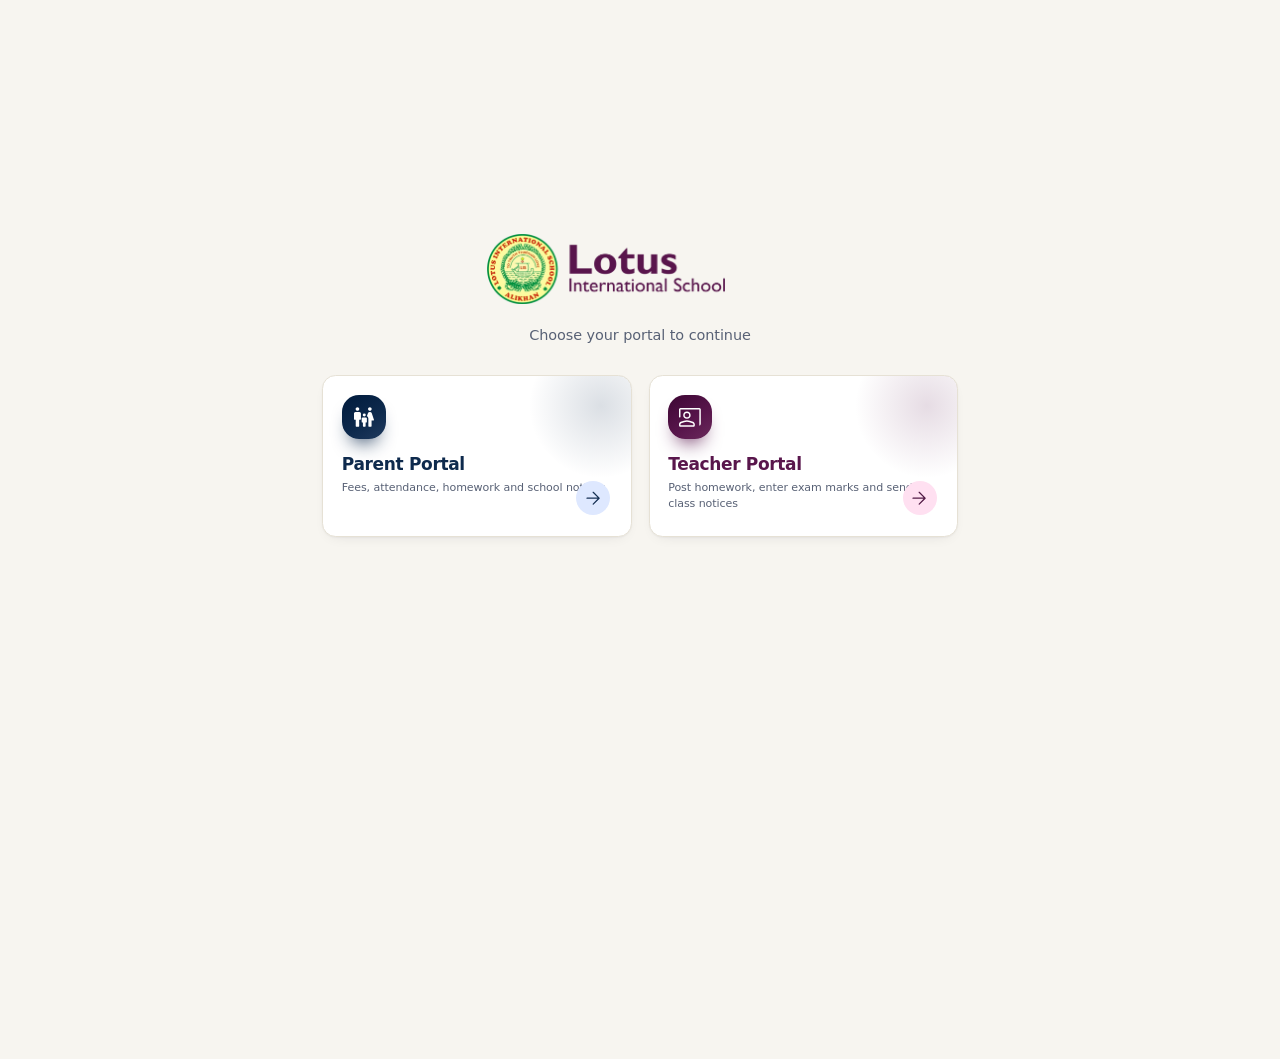
==== commit 5dd3999f: "Upgrade to v1.9.0 Heritage design with luxe layer, Fraunces and Inter fonts, and zoom 0.85" ====
--- a/index.html
+++ b/index.html
@@ -17,9 +17,10 @@
 <meta name="theme-color" content="#F2F2F7">
 <link rel="icon" href="school/logo-192.png" type="image/png">
 <link rel="apple-touch-icon" href="icons/parent-180.png">
-<link rel="preload" href="assets/fonts/gsf.woff2" as="font" type="font/woff2" crossorigin>
+<link rel="preload" href="assets/fonts/inter.woff2" as="font" type="font/woff2" crossorigin>
 <link rel="stylesheet" href="assets/app.css">
 <link rel="stylesheet" href="assets/premium.css">
+<link rel="stylesheet" href="assets/luxe.css">
 <script src="config.js"></script>
 <script type="module">
   import { CFG, h, icon, applyTheme, scheme, registerSW, demoBanner, brandMark, brandWordmark, themeBtn } from './assets/core.js';
--- a/assets/premium.css
+++ b/assets/premium.css
@@ -326,9 +326,9 @@
 @media (hover: hover) { .choice:hover { transform: translateY(-4px); box-shadow: var(--sh-3); } .choice:hover .go { transform: translateX(4px); } }
 
 /* =====================================================================================================
-   Tablets: centred column
+   Tablets and small laptops: centred column
    ===================================================================================================== */
-@media (min-width: 700px) and (max-width: 899px) {
+@media (min-width: 700px) and (max-width: 1023px) {
   :root { --maxw: 680px; }
   .wgrid { grid-template-columns: repeat(3, 1fr); }
   .widget.wide { grid-column: span 1; }
@@ -338,9 +338,9 @@
 }
 
 /* =====================================================================================================
-   PC (>= 900px): sidebar app shell, wide two-column dashboards
+   PC (>= 1024px): sidebar app shell, wide two-column dashboards
    ===================================================================================================== */
-@media (min-width: 900px) {
+@media (min-width: 1024px) {
   :root { --maxw: 1240px; }
   body { font-size: 15px; }
   .spinner { display: block; }
@@ -472,7 +472,7 @@
 }
 
 /* ---- narrower laptops: rail drops under the main column */
-@media (min-width: 900px) and (max-width: 1279px) {
+@media (min-width: 1024px) and (max-width: 1279px) {
   :root { --side-w: 244px; }
   .page.has-nav > .topbar, .page.has-nav > .content { padding-left: 28px; padding-right: 28px; }
   .v-home { grid-template-columns: minmax(0, 1fr) 300px; column-gap: 24px; }
@@ -512,3 +512,195 @@
 @media (prefers-reduced-motion: reduce) {
   .fade-in, .widget, .choice, .subj, .btn, .cal .d { animation: none !important; transition: none !important; }
 }
+
+/* =====================================================================================================
+   PC density: a calmer, more compact scale (less "zoomed") on laptops and desktops
+   ===================================================================================================== */
+@media (min-width: 1024px) {
+  :root { --side-w: 248px; }
+  body { font-size: 14px; }
+  .page.has-nav { grid-template-rows: 64px minmax(0, 1fr); }
+  .page.has-nav > .topbar { min-height: 64px; height: 64px; padding: 0 32px; }
+  .page.has-nav > .content { padding: 24px 32px 48px; }
+  .page.pushed .topbar { height: 64px; }
+  .page.pushed .content { padding: 24px 32px 64px; }
+  .page.has-nav > .navbar { padding: 18px 12px 16px; }
+  .nav-brand { padding: 2px 6px 18px; }
+  .nav-brand .school-badge { width: 40px; height: 40px; }
+  .nav-brand .school-txt b { font-size: 15px; }
+  .nav-item { height: 42px; min-height: 42px; font-size: 13.5px; gap: 12px; padding: 0 12px; border-radius: 12px; }
+  .nav-item .nav-pill .ic { width: 20px; height: 20px; }
+  .nav-help { padding: 12px 14px; border-radius: 16px; }
+  .nav-help b { font-size: 13px; } .nav-help span { font-size: 12px; }
+  .nav-signout { height: 40px; font-size: 13.5px; }
+  .crumb { font-size: 13px; }
+  .kid-switch { height: 40px; } .kid-switch .avatar.sm { width: 30px; height: 30px; font-size: 11px; }
+  .kid-switch .n { font-size: 13px; } .kid-switch .c { font-size: 10.5px; }
+  .icon-btn.glassy { width: 38px; height: 38px; min-width: 38px; min-height: 38px; }
+  .content > .fade-in { max-width: 1180px; }
+  .greet2 { margin-bottom: 16px; }
+  .greet2 h1 { font-size: 28px; }
+  .greet2 small { font-size: 13px; }
+  .section-label { margin: 22px 2px 10px; font-size: 12.5px; }
+  .card { padding: 20px; }
+  .v-home { grid-template-columns: minmax(0, 1fr) 300px; column-gap: 24px; }
+  .home-aside { gap: 14px; }
+  .nrow { grid-template-columns: repeat(auto-fill, minmax(260px, 1fr)); gap: 14px; }
+  .ncard { min-height: 150px; padding: 18px 20px; border-radius: 24px; }
+  .ncard .nt { font-size: 17px; margin: 12px 0 4px; }
+  .ncard .nb { font-size: 13px; margin-bottom: 12px; }
+  .ncard .top { font-size: 10.5px; } .ncard .top span { font-size: 11px; padding: 3px 10px; }
+  .wgrid { gap: 14px; }
+  .widget, .widget.wide { min-height: 138px; padding: 16px 18px; border-radius: 22px; }
+  .wicon { width: 40px; height: 40px; border-radius: 12px; }
+  .widget > div:last-child { margin-top: 12px; }
+  .wval { font-size: 25px; } .wval.sm { font-size: 16px; }
+  .wlbl { font-size: 12.5px; } .wsub { font-size: 12px; }
+  .gp-slim { padding: 12px 16px 12px 20px; border-radius: 20px; margin-bottom: 14px; }
+  .gp-slim .gp-ic { width: 40px; height: 40px; }
+  .gp-t { font-size: 14px; } .gp-time { font-size: 16px; }
+  .v-fees { grid-template-columns: minmax(0, 1fr) minmax(0, 1fr); column-gap: 24px; }
+  .v-fees .paycard { padding: 24px; margin-bottom: 14px; border-radius: 26px; }
+  .v-fees .paycard .amt { font-size: 44px; }
+  .pay-btn { height: 48px; font-size: 15px; border-radius: 15px; margin-top: 16px; }
+  .trio b { font-size: 18px; }
+  .att-cols { gap: 18px; }
+  .ring { width: 112px; height: 112px; } .ring .pct { font-size: 24px; }
+  .v-hw .hw-grid { grid-template-columns: repeat(auto-fill, minmax(340px, 1fr)); gap: 14px; }
+  .hw { padding: 14px 16px; }
+  .v-thome .wgrid { grid-template-columns: repeat(4, 1fr); }
+  .cls-grid { grid-template-columns: repeat(auto-fill, minmax(300px, 1fr)); gap: 14px; }
+  .cls-grid > .li { min-height: 72px; padding: 12px 16px; border-radius: 20px !important; }
+  .sec-lead { width: 42px; height: 42px; font-size: 13px; border-radius: 14px; }
+  .btn { height: 40px; font-size: 14px; }
+  .mk-row { padding: 8px 10px; }
+  .mk-in, .mk-ab { height: 40px; min-height: 40px; }
+  .li { min-height: 60px; padding: 10px 16px; }
+  .li-title { font-size: 14px; } .li-sub { font-size: 12.5px; }
+  .sheet { max-width: 520px; }
+  .page > .login { width: min(960px, calc(100% - 64px)); min-height: min(580px, calc(100% - 64px)); border-radius: 32px; }
+  .page > .login > .login-hero { padding: 48px 44px; }
+  .login-hero h1 { font-size: 32px; } .login-hero p { font-size: 15px; }
+  .login-hero .brand-logo, .login-hero .login-mark { width: 88px; height: 88px; }
+  .page > .login > .login-form, .page > .login > .login-tip, .page > .login > .demo-banner, .page > .login > .install-card { margin-left: 44px; margin-right: 44px; }
+}
+@media (min-width: 900px) {
+  .chooser { max-width: 800px; }
+  .choice { min-height: 190px; padding: 24px; }
+  .choice .ct b { font-size: 21px; } .choice .ct span { font-size: 13.5px; }
+  .brand-word img { width: 280px; }
+}
+
+/* =====================================================================================================
+   Compact scale (less zoomed): phones first, then PC
+   ===================================================================================================== */
+body { font-size: 15px; }
+.topbar { min-height: 56px; padding-top: calc(6px + var(--sat)); padding-bottom: 6px; }
+.icon-btn.glassy { width: 38px; height: 38px; min-width: 38px; min-height: 38px; }
+.icon-btn.glassy .ic { width: 20px; height: 20px; }
+.school-badge { width: 34px; height: 34px; }
+.kid-switch { height: 40px; }
+.kid-switch .avatar.sm { width: 30px; height: 30px; font-size: 11px; }
+.kid-switch .n { font-size: 12.5px; } .kid-switch .c { font-size: 10.5px; }
+.navbar { padding: 4px; border-radius: 24px; max-width: 380px; bottom: calc(10px + var(--sab)); }
+.nav-item { min-height: 46px; font-size: 10.5px; gap: 2px; }
+.nav-pill { width: 50px; height: 26px; }
+.nav-pill .ic { width: 20px; height: 20px; }
+.has-nav .content { padding-bottom: calc(88px + var(--sab)); }
+.greet2 { margin: 2px 16px 4px; }
+.greet2 small { font-size: 12px; }
+.greet2 h1 { font-size: clamp(22px, 6vw, 26px); }
+.section-label { margin: 16px 16px 6px; font-size: 12px; }
+.card { margin: 8px 12px; padding: 14px; border-radius: 22px; }
+.list { margin: 6px 12px; border-radius: 22px; }
+.li { min-height: 58px; padding: 10px 14px; }
+.li-lead, .gp-slim .gp-ic, .sec-lead { width: 38px; height: 38px; border-radius: 12px !important; }
+.sec-lead { font-size: 12.5px; }
+.wgrid { gap: 10px; margin: 6px 12px 2px; }
+.widget { min-height: 118px; padding: 13px; border-radius: 22px; }
+.widget.wide { min-height: 100px; }
+.wicon { width: 36px; height: 36px; border-radius: 12px; }
+.wicon .ic { width: 20px; height: 20px; }
+.widget > div:last-child { margin-top: 10px; }
+.wlbl { font-size: 12px; } .wval { font-size: 22px; } .wval.sm { font-size: 15px; } .wsub { font-size: 11.5px; }
+.wbadge { font-size: 10.5px; padding: 3px 8px; }
+.gp-slim { margin: 6px 12px 8px; padding: 10px 12px 10px 16px; border-radius: 22px; }
+.gp-t { font-size: 14px; } .gp-s { font-size: 11.5px; } .gp-time { font-size: 16px; }
+.nrow { padding: 2px 12px 8px; }
+.ncard { min-height: 138px; padding: 15px 16px; border-radius: 24px; }
+.ncard .nt { font-size: 17px; margin: 10px 0 4px; }
+.ncard .nb { font-size: 13px; margin-bottom: 10px; }
+.ncard .top { font-size: 10px; } .ncard .top span { font-size: 10.5px; padding: 3px 9px; }
+.ncard .bot { font-size: 11px; padding-top: 10px; }
+.notice { margin: 8px 12px; padding: 14px; } .notice h3 { font-size: 15px; } .notice p { font-size: 13px; }
+.paycard { margin: 8px 12px; padding: 18px; border-radius: 26px; }
+.paycard .amt { font-size: clamp(30px, 9vw, 38px); }
+.paycard .meta { font-size: 13px; }
+.pay-btn { height: 46px; margin-top: 14px; font-size: 15px; border-radius: 15px; }
+.trio b { font-size: 17px; }
+.seg { margin: 6px 12px 4px; }
+.hw { margin: 6px 12px; padding: 12px 14px; }
+.hw-text { font-size: 13.5px; }
+.day-head { margin: 16px 16px 6px; }
+.subj { margin: 6px 12px; width: calc(100% - 24px); padding: 12px; }
+.mk-list { padding: 0 12px; }
+.btn { height: 40px; font-size: 14px; }
+.btn-big { height: 48px; min-height: 48px; font-size: 15px; }
+.chip { height: 34px; min-height: 34px; font-size: 13px; padding: 0 13px; }
+.login-hero h1 { font-size: clamp(20px, 5.4vw, 24px); }
+.login-hero .brand-logo, .login-mark { width: 72px; height: 72px; }
+.choice { padding: 16px; } .choice .ci { width: 50px; height: 50px; } .choice .ct b { font-size: 17px; } .choice .ct span { font-size: 12.5px; }
+
+@media (min-width: 1024px) {
+  :root { --side-w: 236px; }
+  body { font-size: 14px; }
+  .page.has-nav { grid-template-rows: 60px minmax(0, 1fr); }
+  .page.has-nav > .topbar { height: 60px; min-height: 60px; padding: 0 32px; }
+  .page.has-nav > .content { padding: 24px 32px 48px; }
+  .page.has-nav > .navbar { padding: 16px 12px 14px; gap: 2px; }
+  .content > .fade-in { max-width: 1120px; }
+  .nav-brand { padding: 2px 6px 16px; }
+  .nav-brand .school-badge { width: 38px; height: 38px; }
+  .nav-brand .school-txt b { font-size: 14.5px; } .nav-brand .school-txt span { font-size: 11px; }
+  .nav-item { min-height: 40px; height: 40px; padding: 0 12px; gap: 12px; font-size: 13.5px; border-radius: 12px; }
+  .nav-item .nav-pill { width: 24px; height: 24px; } .nav-item .nav-pill .ic { width: 20px; height: 20px; }
+  .nav-help { padding: 11px 13px; border-radius: 16px; } .nav-help b { font-size: 12.5px; } .nav-help span { font-size: 11.5px; }
+  .nav-signout { height: 40px; font-size: 13.5px; }
+  .crumb { font-size: 13px; }
+  .greet2 { margin: 0 0 16px; }
+  .greet2 h1 { font-size: 28px; }
+  .greet2 small { font-size: 12.5px; }
+  .section-label { margin: 20px 2px 10px; font-size: 12px; }
+  .card { padding: 18px; }
+  .v-home { grid-template-columns: minmax(0, 1fr) 300px; column-gap: 24px; }
+  .home-aside { gap: 12px; }
+  .nrow { grid-template-columns: repeat(auto-fill, minmax(260px, 1fr)); gap: 12px; }
+  .ncard { min-height: 150px; }
+  .wgrid { gap: 12px; }
+  .widget, .widget.wide { min-height: 128px; padding: 16px; border-radius: 22px; }
+  .wval { font-size: 25px; } .wval.sm { font-size: 16px; }
+  .v-fees { column-gap: 24px; }
+  .v-fees .paycard { padding: 24px; }
+  .v-fees .paycard .amt { font-size: 44px; }
+  .att-cols { gap: 16px; }
+  .ring { width: 108px; height: 108px; } .ring .pct { font-size: 22px; }
+  .v-hw .hw-grid { grid-template-columns: repeat(auto-fill, minmax(320px, 1fr)); gap: 12px; }
+  .cls-grid { grid-template-columns: repeat(auto-fill, minmax(280px, 1fr)); gap: 12px; }
+  .cls-grid > .li { min-height: 68px; padding: 12px 14px; }
+  .page.pushed .topbar { height: 60px; }
+  .page.pushed .content { padding: 24px 32px 64px; }
+  .sheet { max-width: 520px; }
+}
+@media (min-width: 900px) {
+  .page > .login { width: min(920px, calc(100% - 64px)); min-height: min(560px, calc(100% - 64px)); border-radius: 32px; }
+  .page > .login > .login-hero { padding: 48px 44px; }
+  .login-hero h1 { font-size: 32px; }
+  .login-hero p { font-size: 15px; }
+  .login-hero .brand-logo, .login-hero .login-mark { width: 84px; height: 84px; margin-bottom: 20px; }
+  .page > .login > .login-form, .page > .login > .login-tip, .page > .login > .demo-banner, .page > .login > .install-card { margin-left: 44px; margin-right: 44px; }
+  .chooser { max-width: 780px; }
+  .choice { min-height: 190px; padding: 22px; }
+  .choice .ci, .choice.a .ci, .choice.b .ci { width: 52px; height: 52px; }
+  .choice .ct b { font-size: 20px; } .choice .ct span { font-size: 13px; }
+  .brand-word img { width: 280px; }
+}
--- a/assets/luxe.css
+++ b/assets/luxe.css
@@ -0,0 +1,246 @@
+/* =====================================================================================================
+   EduNest 1.9 "Heritage": premium professional skin.  Loaded LAST (after app.css and premium.css).
+   Ivory surfaces, ink text, deep brand colour, ONE gold accent, serif display numbers, hairline borders, calm shadows.
+   Colours come from core.js (LUXE + the brand colour of config.js); this file only shapes them.
+   ===================================================================================================== */
+@font-face { font-family: 'Inter'; font-style: normal; font-weight: 100 900; font-display: swap; src: url(fonts/inter.woff2) format('woff2'); }
+@font-face { font-family: 'Fraunces'; font-style: normal; font-weight: 100 900; font-display: swap; src: url(fonts/fraunces.woff2) format('woff2'); }
+
+:root {
+  --font: 'Inter', system-ui, -apple-system, 'Segoe UI', Roboto, 'Noto Sans', sans-serif;
+  --serif: 'Fraunces', 'Iowan Old Style', Georgia, 'Times New Roman', serif;
+  --r-xs: 8px; --r-sm: 10px; --r-md: 14px; --r-lg: 16px; --r-xl: 20px; --r-card: 16px;
+  --hair: #E6E1D5; --hair-2: #D9D2C2;
+  --sh-1: 0 1px 2px rgb(17 24 39 / 0.04);
+  --sh-2: 0 1px 2px rgb(17 24 39 / 0.04), 0 6px 18px -10px rgb(17 24 39 / 0.14);
+  --sh-3: 0 2px 6px rgb(17 24 39 / 0.05), 0 18px 40px -20px rgb(17 24 39 / 0.28);
+  --gold: #B08A3E; --gold-deep: #8B6A27; --gold-bright: #D8B56A; --gold-soft: #F5EEDD;
+  --gold-grad: linear-gradient(135deg, #E2C47F 0%, #C9A257 48%, #B08A3E 100%);
+  --navy-grad: linear-gradient(150deg, var(--primary-deep, #081B36) 0%, var(--primary) 62%, color-mix(in srgb, var(--primary) 84%, #fff) 130%);
+  --grad: var(--navy-grad);
+}
+html {
+  zoom: 0.85;
+}
+html, body { background: var(--surface); }
+body { font-family: var(--font) !important; font-variation-settings: normal !important; letter-spacing: -0.006em; font-feature-settings: 'cv11', 'ss03', 'calt'; -webkit-font-smoothing: antialiased; }
+.page, .page.pushed { background: var(--surface) !important; }
+::selection { background: color-mix(in srgb, var(--gold) 28%, transparent); }
+:focus-visible { outline: 2px solid var(--gold) !important; outline-offset: 2px; }
+.amt, .amount, .wval, .pct, .li .amount, .trio, .cal .d, .gp-time, .stat b, .idcard .nm { font-variant-numeric: tabular-nums lining-nums; }
+
+/* ------------------------------------------------------------------ top bar */
+.topbar { background: transparent !important; }
+.school-badge { border-radius: 50% !important; background: #fff !important; box-shadow: 0 0 0 1px var(--hair-2), 0 0 0 4px #fff, 0 0 0 5px color-mix(in srgb, var(--gold) 55%, transparent) !important; }
+.school-badge img { border-radius: 50%; }
+.school-txt b { font-family: var(--serif); font-weight: 600; letter-spacing: -0.01em; }
+.crumb { font-size: 12px; color: var(--on-surface-variant); letter-spacing: 0; }
+.crumb b { color: var(--on-surface); font-weight: 600; }
+.kid-switch, .icon-btn.glassy { background: #fff !important; border: 1px solid var(--hair) !important; border-radius: 12px !important; box-shadow: var(--sh-1) !important; }
+.kid-switch .n { font-weight: 650 !important; color: var(--on-surface); }
+.kid-switch .c { color: var(--gold-deep) !important; font-weight: 600 !important; letter-spacing: 0.02em; }
+.icon-btn.glassy { color: var(--on-surface-variant); }
+@media (hover: hover) { .icon-btn.glassy:hover { background: var(--gold-soft) !important; color: var(--gold-deep) !important; } }
+.avatar { background: var(--primary) !important; color: var(--gold-bright) !important; font-family: var(--serif); font-weight: 600 !important; letter-spacing: 0.02em; box-shadow: inset 0 0 0 1.5px color-mix(in srgb, var(--gold-bright) 55%, transparent); }
+.avatar.g2 { background: var(--primary-deep, #081B36) !important; }
+.demo-banner { background: var(--gold-soft) !important; color: var(--gold-deep) !important; border: 1px solid color-mix(in srgb, var(--gold) 35%, transparent); border-radius: 12px !important; font-size: 12.5px; }
+
+/* ------------------------------------------------------------------ headings */
+.greet2 small { color: var(--gold-deep) !important; font-size: 11.5px !important; font-weight: 650 !important; letter-spacing: 0.14em !important; text-transform: uppercase !important; }
+.greet2 h1 { font-family: var(--serif) !important; font-weight: 500 !important; font-size: clamp(28px, 8vw, 34px) !important; letter-spacing: -0.018em !important; line-height: 1.12 !important; color: var(--on-surface) !important; font-variation-settings: 'opsz' 60 !important; }
+.section-label { font-size: 11px !important; font-weight: 650 !important; letter-spacing: 0.14em !important; text-transform: uppercase !important; color: var(--on-surface-variant) !important; }
+.section-label::before { content: ''; width: 18px; height: 1px; background: var(--gold); display: inline-block; }
+.card-title { font-size: 11px !important; font-weight: 650 !important; letter-spacing: 0.14em !important; text-transform: uppercase !important; color: var(--on-surface-variant) !important; }
+.card-title .ic { color: var(--gold-deep) !important; }
+
+/* ------------------------------------------------------------------ surfaces */
+.card, .list, .notice, .hw, .subj, .login-form, .widget, .gp-slim, .gp-card, .seg-card {
+  background: #fff !important; border: 1px solid var(--hair) !important; border-radius: var(--r-lg) !important; box-shadow: var(--sh-2) !important;
+}
+.li-lead { background: var(--gold-soft) !important; color: var(--gold-deep) !important; border-radius: 12px !important; }
+.li-title { font-weight: 600; }
+.li-sub { color: var(--on-surface-variant); }
+.list > .li + .li { border-top: 1px solid var(--hair) !important; }
+.li.tap:hover, .li.tap:active { background: #FBF9F3 !important; }
+.amount { font-weight: 650 !important; }
+.kvs > div { border-bottom: 1px solid var(--hair) !important; }
+.kvs span { font-size: 12.5px; }
+.kvs b { font-weight: 600 !important; }
+.pill { background: var(--surface-container) !important; color: var(--on-surface-variant); font-weight: 600; letter-spacing: 0.01em; }
+
+/* gate pass */
+.gp-slim { border-left: 3px solid var(--ok) !important; }
+.gp-ic { background: var(--ok-container) !important; color: var(--ok) !important; border-radius: 12px !important; }
+.gp-k { font-weight: 650 !important; letter-spacing: 0.1em; text-transform: uppercase; font-size: 10.5px !important; }
+.gp-time { font-family: var(--serif); font-weight: 500 !important; }
+
+/* ------------------------------------------------------------------ notice wallet cards */
+.ncard { border-radius: 18px !important; box-shadow: var(--sh-3) !important; border: 0 !important; }
+.ncard .holo { display: none !important; }
+.ncard.sch, .ncard.pin { background: var(--navy-grad) !important; color: #fff !important; }
+.ncard.pin { background: linear-gradient(150deg, #06152B 0%, var(--primary-deep, #0A2142) 60%, var(--primary) 140%) !important; box-shadow: inset 0 2px 0 var(--gold), var(--sh-3) !important; }
+.ncard.cls { background: #fff !important; color: var(--on-surface) !important; border: 1px solid var(--hair) !important; box-shadow: var(--sh-2) !important; }
+.ncard .top { font-size: 10.5px !important; font-weight: 650 !important; letter-spacing: 0.14em !important; text-transform: uppercase !important; color: var(--gold-bright) !important; opacity: 1 !important; }
+.ncard.cls .top { color: var(--gold-deep) !important; }
+.ncard .top span { background: transparent !important; border: 1px solid color-mix(in srgb, var(--gold-bright) 60%, transparent); color: var(--gold-bright) !important; border-radius: 999px !important; letter-spacing: 0.04em !important; text-transform: none !important; font-weight: 600 !important; padding: 2px 10px !important; }
+.ncard.cls .top span { border-color: color-mix(in srgb, var(--gold) 45%, transparent); color: var(--gold-deep) !important; }
+.ncard .nt { font-family: var(--serif) !important; font-weight: 500 !important; letter-spacing: -0.01em !important; font-size: 21px !important; line-height: 1.22 !important; }
+.ncard .nb { opacity: 0.86; font-size: 13.5px !important; line-height: 1.5 !important; }
+.ncard.cls .nb { color: var(--on-surface-variant); opacity: 1; }
+.ncard .bot { border-top: 1px solid rgb(255 255 255 / 0.16) !important; font-size: 11.5px !important; letter-spacing: 0.02em; opacity: 0.8; }
+.ncard.cls .bot { border-top-color: var(--hair) !important; opacity: 1; color: var(--on-surface-variant); }
+.ndots i { background: var(--hair-2) !important; }
+.ndots i.on { background: var(--gold) !important; }
+
+/* classic notice list (All notices page) */
+.notice.pin { box-shadow: inset 3px 0 0 var(--gold), var(--sh-2) !important; }
+.notice .nk .src, .notice .nk .src.cls { background: var(--gold-soft) !important; color: var(--gold-deep) !important; font-weight: 600; }
+.notice .nk .src.pinned { background: var(--primary) !important; color: var(--gold-bright) !important; }
+.notice h3 { font-family: var(--serif); font-weight: 500 !important; font-size: 17px !important; }
+
+/* ------------------------------------------------------------------ glance widgets */
+.widget::after { display: none !important; }
+.widget { min-height: 138px; }
+.wicon { border-radius: 12px !important; width: 40px !important; height: 40px !important; }
+.wicon.c-green { background: var(--ok-container) !important; color: var(--ok) !important; }
+.wicon.c-orange { background: var(--gold-soft) !important; color: var(--gold-deep) !important; }
+.wicon.c-blue, .wicon.c-indigo, .wicon.c-purple { background: color-mix(in srgb, var(--primary) 9%, #fff) !important; color: var(--primary) !important; }
+.wlabel, .wlbl { font-size: 11px !important; font-weight: 650 !important; letter-spacing: 0.12em !important; text-transform: uppercase; color: var(--on-surface-variant) !important; }
+.wval { font-family: var(--serif) !important; font-weight: 540 !important; font-size: 27px !important; letter-spacing: -0.015em !important; font-variation-settings: 'opsz' 40; }
+.wsub { color: var(--on-surface-variant) !important; font-size: 12px !important; }
+.wbadge { border-radius: 999px !important; font-size: 10.5px !important; font-weight: 650 !important; letter-spacing: 0.04em; padding: 3px 9px !important; backdrop-filter: none !important; }
+.wbadge.t-green { background: var(--ok-container) !important; color: var(--on-ok-container) !important; }
+.wbadge.t-orange { background: var(--gold-soft) !important; color: var(--gold-deep) !important; }
+.wbadge.t-blue { background: color-mix(in srgb, var(--primary) 9%, #fff) !important; color: var(--primary) !important; }
+
+/* ------------------------------------------------------------------ student id card */
+.idcard { background: var(--navy-grad) !important; border: 0 !important; border-radius: 18px !important; box-shadow: inset 0 0 0 1px color-mix(in srgb, var(--gold-bright) 40%, transparent), var(--sh-3) !important; }
+.idcard.g2 { background: linear-gradient(150deg, #06152B 0%, var(--primary-deep, #0A2142) 60%, var(--primary) 140%) !important; }
+.idcard .holo { display: none !important; }
+.idcard .top { font-size: 10.5px !important; font-weight: 650 !important; letter-spacing: 0.16em !important; color: var(--gold-bright) !important; text-transform: uppercase; }
+.idcard .top span { background: transparent !important; border: 1px solid color-mix(in srgb, var(--gold-bright) 55%, transparent); border-radius: 999px !important; letter-spacing: 0.04em; color: var(--gold-bright); }
+.idcard .ph { background: #fff !important; color: var(--primary) !important; border-radius: 12px !important; font-family: var(--serif); font-weight: 600; box-shadow: 0 0 0 2px color-mix(in srgb, var(--gold-bright) 70%, transparent); }
+.idcard .nm { font-family: var(--serif); font-weight: 500 !important; font-size: 21px !important; letter-spacing: -0.01em !important; }
+.idcard .bot { border-top: 1px solid rgb(255 255 255 / 0.16) !important; }
+.idcard .bot small { letter-spacing: 0.12em; }
+.barcode { opacity: 0.85; }
+
+/* ------------------------------------------------------------------ buttons and inputs */
+.btn { border-radius: 12px !important; font-weight: 600 !important; letter-spacing: 0 !important; }
+.btn-big { border-radius: 14px !important; min-height: 52px; }
+.btn-filled { background: var(--primary) !important; color: #fff !important; box-shadow: 0 1px 2px rgb(17 24 39 / 0.2), inset 0 1px 0 rgb(255 255 255 / 0.12) !important; }
+.btn-filled:active { filter: brightness(1.12); }
+.btn-outlined { border: 1px solid var(--hair-2) !important; background: #fff !important; color: var(--primary) !important; }
+.btn-text { color: var(--primary) !important; }
+.tf { border-radius: 12px !important; background: #fff !important; }
+.tf::before { border-radius: 12px !important; box-shadow: inset 0 0 0 1px var(--hair-2) !important; }
+.tf:focus-within::before { box-shadow: inset 0 0 0 1.5px var(--primary), 0 0 0 4px color-mix(in srgb, var(--primary) 12%, transparent) !important; }
+.tf-lead { color: var(--gold-deep) !important; }
+.tf-help, .tf-foot { color: var(--on-surface-variant); }
+.snackbar { background: var(--primary-deep, #0A2142) !important; color: #fff !important; border-radius: 12px !important; box-shadow: var(--sh-3) !important; }
+
+/* ------------------------------------------------------------------ fees */
+.paycard { background: var(--navy-grad) !important; border: 0 !important; border-radius: 20px !important; box-shadow: inset 0 0 0 1px color-mix(in srgb, var(--gold-bright) 38%, transparent), var(--sh-3) !important; }
+.paycard.ok, .paycard.good { background: linear-gradient(150deg, #123F2E 0%, #1F5F43 100%) !important; }
+.paycard .lbl { font-size: 11px !important; letter-spacing: 0.16em !important; text-transform: uppercase !important; color: var(--gold-bright) !important; font-weight: 650 !important; }
+.paycard .amt { font-family: var(--serif) !important; font-weight: 560 !important; font-size: 44px !important; letter-spacing: -0.02em !important; font-variation-settings: 'opsz' 40; }
+.paycard .per { opacity: 0.9; font-size: 13.5px; }
+.pay-btn { background: var(--gold-grad) !important; color: #1B1405 !important; border-radius: 12px !important; font-weight: 650 !important; letter-spacing: 0.01em; box-shadow: 0 6px 16px -6px rgb(0 0 0 / 0.45), inset 0 1px 0 rgb(255 255 255 / 0.45) !important; border: 0 !important; }
+.pay-btn .ic { color: #1B1405 !important; }
+.prog { height: 6px !important; border-radius: 4px !important; background: var(--surface-container-high) !important; overflow: hidden; }
+.prog > *, .prog i, .prog b, .prog span { background: linear-gradient(90deg, var(--primary), color-mix(in srgb, var(--primary) 70%, #fff)) !important; border-radius: 4px !important; }
+.trio .t-green { color: var(--ok) !important; }
+.trio .t-orange { color: var(--gold-deep) !important; }
+.chipx { border-radius: 999px !important; }
+
+/* ------------------------------------------------------------------ attendance */
+.seg { background: var(--surface-container) !important; border: 1px solid var(--hair) !important; border-radius: 12px !important; padding: 3px !important; box-shadow: none !important; }
+.seg button, .seg > * { border-radius: 9px !important; font-weight: 600 !important; }
+.seg [aria-selected='true'], .seg .on, .seg .active { background: #fff !important; color: var(--primary) !important; box-shadow: 0 1px 2px rgb(17 24 39 / 0.12), 0 0 0 1px var(--hair) !important; }
+.ring-card { border-radius: var(--r-lg) !important; }
+.ring .bg { stroke: var(--surface-container-high) !important; stroke-width: 8 !important; }
+.ring .fg { stroke: var(--primary) !important; stroke-width: 8 !important; }
+.ring .pct { font-family: var(--serif) !important; font-weight: 560 !important; letter-spacing: -0.015em; font-variation-settings: 'opsz' 40; }
+.stat b { font-weight: 650; }
+.dot.P, .dot.p { background: var(--ok) !important; } .dot.A { background: var(--error) !important; } .dot.L { background: var(--warn) !important; }
+.streak { background: var(--gold-soft) !important; color: var(--gold-deep) !important; border: 1px solid color-mix(in srgb, var(--gold) 30%, transparent); border-radius: 14px !important; }
+.streak b { color: #5E4A1C; }
+.cal .d { border-radius: 9px !important; font-weight: 600; box-shadow: none !important; }
+.cal .d.P, .cal .P { background: #E3F0E8 !important; color: #1B5039 !important; }
+.cal .d.A, .cal .A { background: #F7E3E1 !important; color: #7A2420 !important; }
+.cal .d.L, .cal .L { background: #FAF0DA !important; color: #6E4A0E !important; }
+.cal .d.none, .cal .none { background: transparent !important; color: var(--outline) !important; }
+.cal .d.today, .cal .today { box-shadow: inset 0 0 0 2px var(--primary) !important; }
+.cal .wd, .cal .m { color: var(--on-surface-variant) !important; font-size: 11px; letter-spacing: 0.08em; }
+
+/* ------------------------------------------------------------------ homework */
+.hw { border-radius: 14px !important; }
+.hw-top b, .hw-top strong { font-weight: 650; }
+.day-head { font-size: 11px !important; font-weight: 650 !important; letter-spacing: 0.14em !important; text-transform: uppercase; color: var(--on-surface-variant) !important; }
+.chip, .badge { border-radius: 999px !important; font-weight: 600; }
+.badge { background: var(--gold-soft) !important; color: var(--gold-deep) !important; }
+
+/* ------------------------------------------------------------------ bottom bar (phones, tablets) */
+@media (max-width: 1023px) {
+  .navbar {
+    left: 0 !important; right: 0 !important; bottom: 0 !important; transform: none !important; width: 100% !important; max-width: none !important;
+    border: 0 !important; border-top: 1px solid var(--hair) !important; border-radius: 0 !important; padding: 6px 10px calc(6px + var(--sab)) !important;
+    background: rgb(255 255 255 / 0.96) !important; -webkit-backdrop-filter: blur(14px) !important; backdrop-filter: blur(14px) !important;
+    box-shadow: 0 -10px 28px -18px rgb(17 24 39 / 0.3) !important;
+  }
+  .nav-item { position: relative; border-radius: 10px !important; min-height: 52px !important; font-size: 10.5px !important; font-weight: 600 !important; letter-spacing: 0.03em !important; color: var(--on-surface-variant) !important; }
+  .nav-pill { width: 40px !important; height: 28px !important; }
+  .nav-pill::before { display: none !important; }
+  .nav-item[aria-selected='true'] { color: var(--primary) !important; font-weight: 700 !important; }
+  .nav-item[aria-selected='true'] .nav-pill { color: var(--primary) !important; background: transparent !important; }
+  .nav-item[aria-selected='true']::before { content: ''; position: absolute; top: -7px; left: 50%; width: 28px; height: 3px; margin-left: -14px; border-radius: 0 0 3px 3px; background: var(--gold-grad); }
+}
+
+/* ------------------------------------------------------------------ PC / large screens: navy sidebar */
+@media (min-width: 1024px) {
+  .navbar { background: linear-gradient(180deg, #0A2142 0%, var(--primary-deep, #081B36) 100%) !important; border: 0 !important; border-right: 1px solid rgb(255 255 255 / 0.06) !important; box-shadow: none !important; color: #fff; }
+  .nav-brand { display: flex !important; padding-bottom: 14px; margin-bottom: 8px; border-bottom: 1px solid rgb(255 255 255 / 0.1); }
+  .nav-brand .school-txt b { color: #fff !important; font-size: 17px; }
+  .nav-brand .school-txt span { color: var(--gold-bright) !important; letter-spacing: 0.14em; text-transform: uppercase; font-size: 10px; font-weight: 650; }
+  .nav-item { color: rgb(255 255 255 / 0.72) !important; border-radius: 10px !important; font-weight: 550 !important; font-size: 14px !important; letter-spacing: 0 !important; }
+  .nav-pill, .nav-pill .ic { color: inherit !important; }
+  .nav-pill::before { display: none !important; }
+  .nav-item[aria-selected='true'] { background: rgb(255 255 255 / 0.09) !important; color: #fff !important; box-shadow: inset 3px 0 0 var(--gold-bright); }
+  .nav-item[aria-selected='true'] .nav-pill { color: var(--gold-bright) !important; }
+  @media (hover: hover) { .nav-item:hover { background: rgb(255 255 255 / 0.06) !important; color: #fff !important; } }
+  .nav-help { background: rgb(255 255 255 / 0.06) !important; border: 1px solid rgb(255 255 255 / 0.1) !important; color: rgb(255 255 255 / 0.78) !important; border-radius: 12px !important; box-shadow: none !important; }
+  .nav-help b { color: var(--gold-bright) !important; }
+  .nav-signout { color: rgb(255 255 255 / 0.72) !important; }
+  .topbar { border-bottom: 1px solid var(--hair) !important; background: rgb(247 245 240 / 0.86) !important; backdrop-filter: blur(10px); }
+}
+
+/* ------------------------------------------------------------------ login */
+.login-hero { background: linear-gradient(160deg, #06152B 0%, var(--primary-deep, #0A2142) 52%, var(--primary) 130%) !important; color: #fff !important; }
+.login-hero h1, .login-hero h2 { font-family: var(--serif) !important; font-weight: 500 !important; letter-spacing: -0.015em !important; }
+.login-hero .brand-logo { background: #fff !important; box-shadow: 0 0 0 3px color-mix(in srgb, var(--gold-bright) 80%, transparent), 0 14px 30px -10px rgb(0 0 0 / 0.5) !important; }
+.login-kicker { background: transparent !important; border: 1px solid color-mix(in srgb, var(--gold-bright) 55%, transparent) !important; color: var(--gold-bright) !important; letter-spacing: 0.18em !important; font-weight: 650 !important; font-size: 10.5px !important; border-radius: 999px !important; }
+.login-tip { color: var(--on-surface-variant); }
+.login-form { border-radius: 20px !important; box-shadow: var(--sh-3) !important; }
+.install-card { background: var(--gold-soft) !important; border: 1px solid color-mix(in srgb, var(--gold) 30%, transparent) !important; border-radius: 14px !important; color: var(--gold-deep); }
+
+/* sheets and menus */
+.menu-sheet, .sheet { border-radius: 20px 20px 0 0 !important; }
+.spinner circle { stroke: var(--primary) !important; }
+
+/* ------------------------------------------------------------------ homework chips: one calm palette instead of rainbow */
+.hw-sub { letter-spacing: 0.08em !important; font-weight: 650 !important; background: color-mix(in srgb, var(--primary) 9%, #fff) !important; color: var(--primary) !important; }
+.hw-sub.hue-2, .hw-sub.hue-6 { background: var(--gold-soft) !important; color: var(--gold-deep) !important; }
+.hw-sub.hue-3, .hw-sub.hue-7 { background: var(--ok-container) !important; color: var(--on-ok-container) !important; }
+.hw-sub.hue-4, .hw-sub.hue-8 { background: #ECEEF3 !important; color: #3F4A5E !important; }
+.hw-sub.hue-5, .hw-sub.hue-9 { background: var(--surface-container) !important; color: var(--on-surface-variant) !important; }
+.chip.link { background: color-mix(in srgb, var(--primary) 8%, #fff) !important; color: var(--primary) !important; border: 1px solid color-mix(in srgb, var(--primary) 14%, transparent); border-radius: 10px !important; }
+.hw-done { border-color: var(--hair-2) !important; }
+.hw-teacher { color: var(--on-surface-variant) !important; font-size: 12px; }
+.streak .ic, .streak svg { color: var(--gold) !important; fill: currentColor; }
+.day-head .badge { letter-spacing: 0.1em; font-size: 10px; }
+
+/* small refinements */
+.idcard .top span, .ncard .top span { white-space: nowrap; flex: none; }
+.idcard .top { letter-spacing: 0.12em !important; }
+.nav-help span { color: rgb(255 255 255 / 0.78) !important; }
+@media (min-width: 1024px) { .nav-help b { color: var(--gold-bright) !important; } .nav-help span { color: rgb(255 255 255 / 0.8) !important; } }
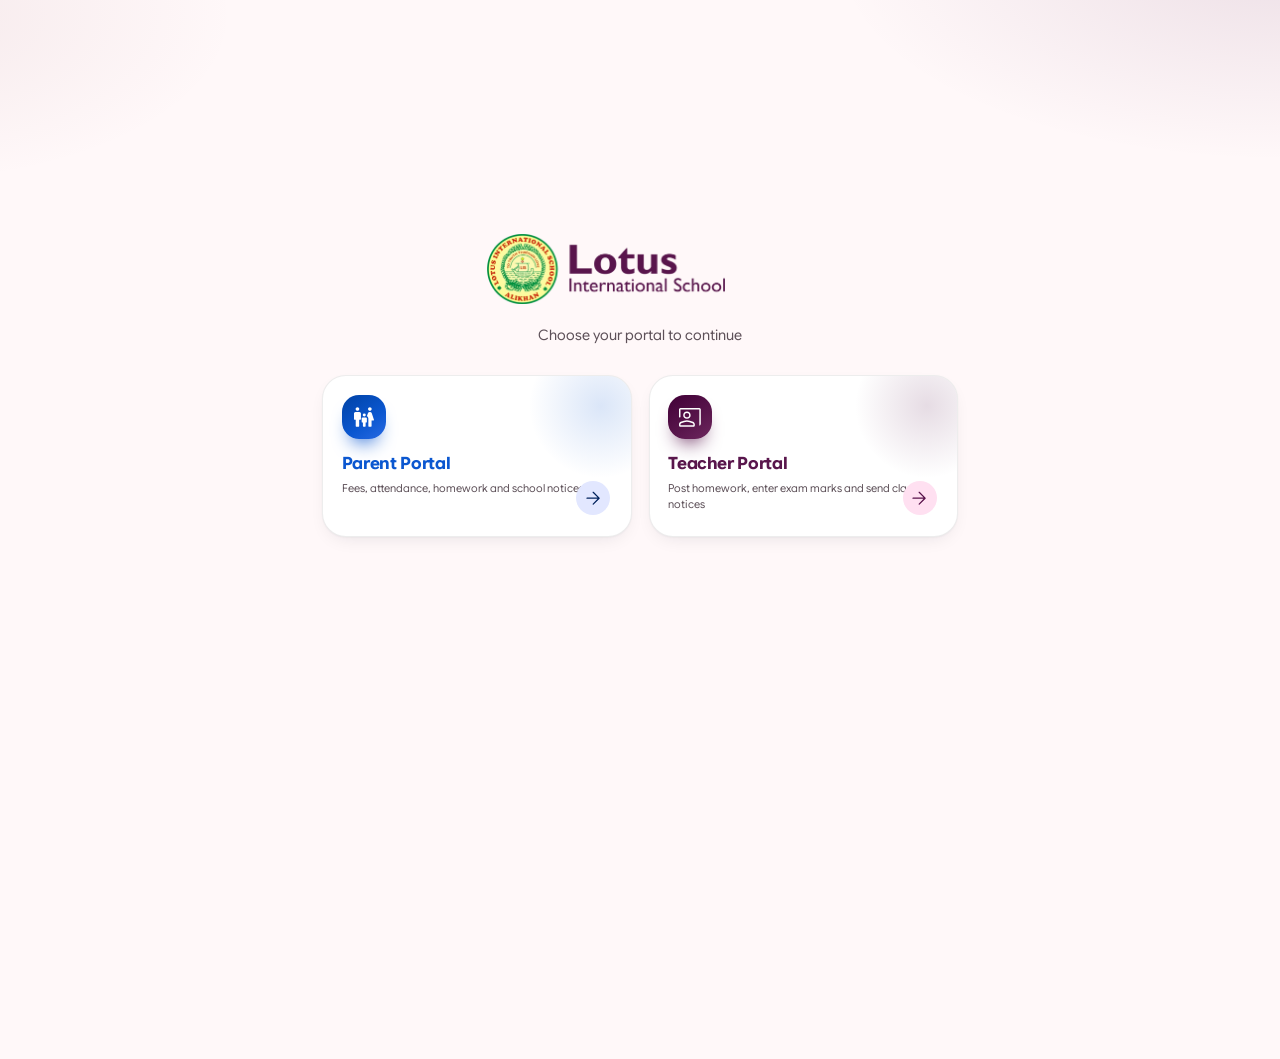
==== commit f425da0c: "Upgrade to v1.8.2 with multi-project Firebase support, rebrand all references to Lotus EduNest, and " ====
--- a/index.html
+++ b/index.html
@@ -17,10 +17,9 @@
 <meta name="theme-color" content="#F2F2F7">
 <link rel="icon" href="school/logo-192.png" type="image/png">
 <link rel="apple-touch-icon" href="icons/parent-180.png">
-<link rel="preload" href="assets/fonts/inter.woff2" as="font" type="font/woff2" crossorigin>
+<link rel="preload" href="assets/fonts/gsf.woff2" as="font" type="font/woff2" crossorigin>
 <link rel="stylesheet" href="assets/app.css">
 <link rel="stylesheet" href="assets/premium.css">
-<link rel="stylesheet" href="assets/luxe.css">
 <script src="config.js"></script>
 <script type="module">
   import { CFG, h, icon, applyTheme, scheme, registerSW, demoBanner, brandMark, brandWordmark, themeBtn } from './assets/core.js';
